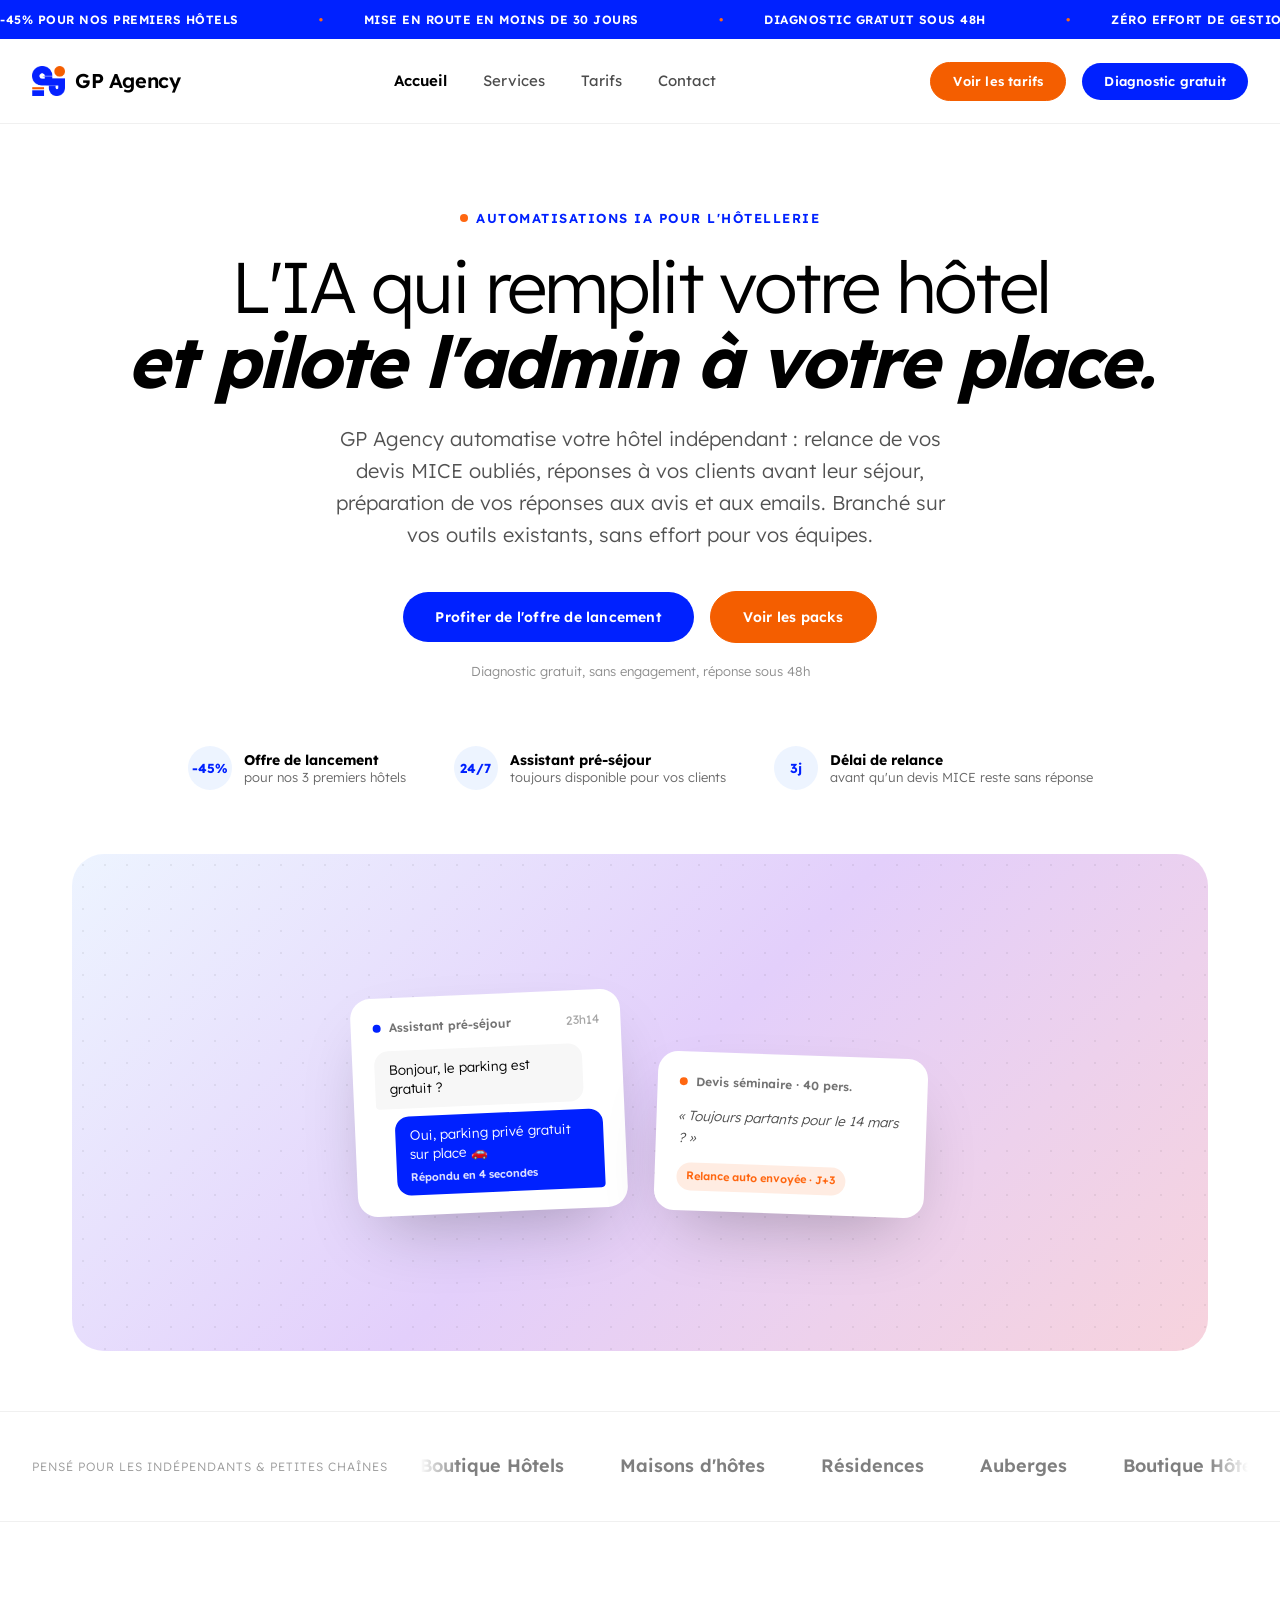
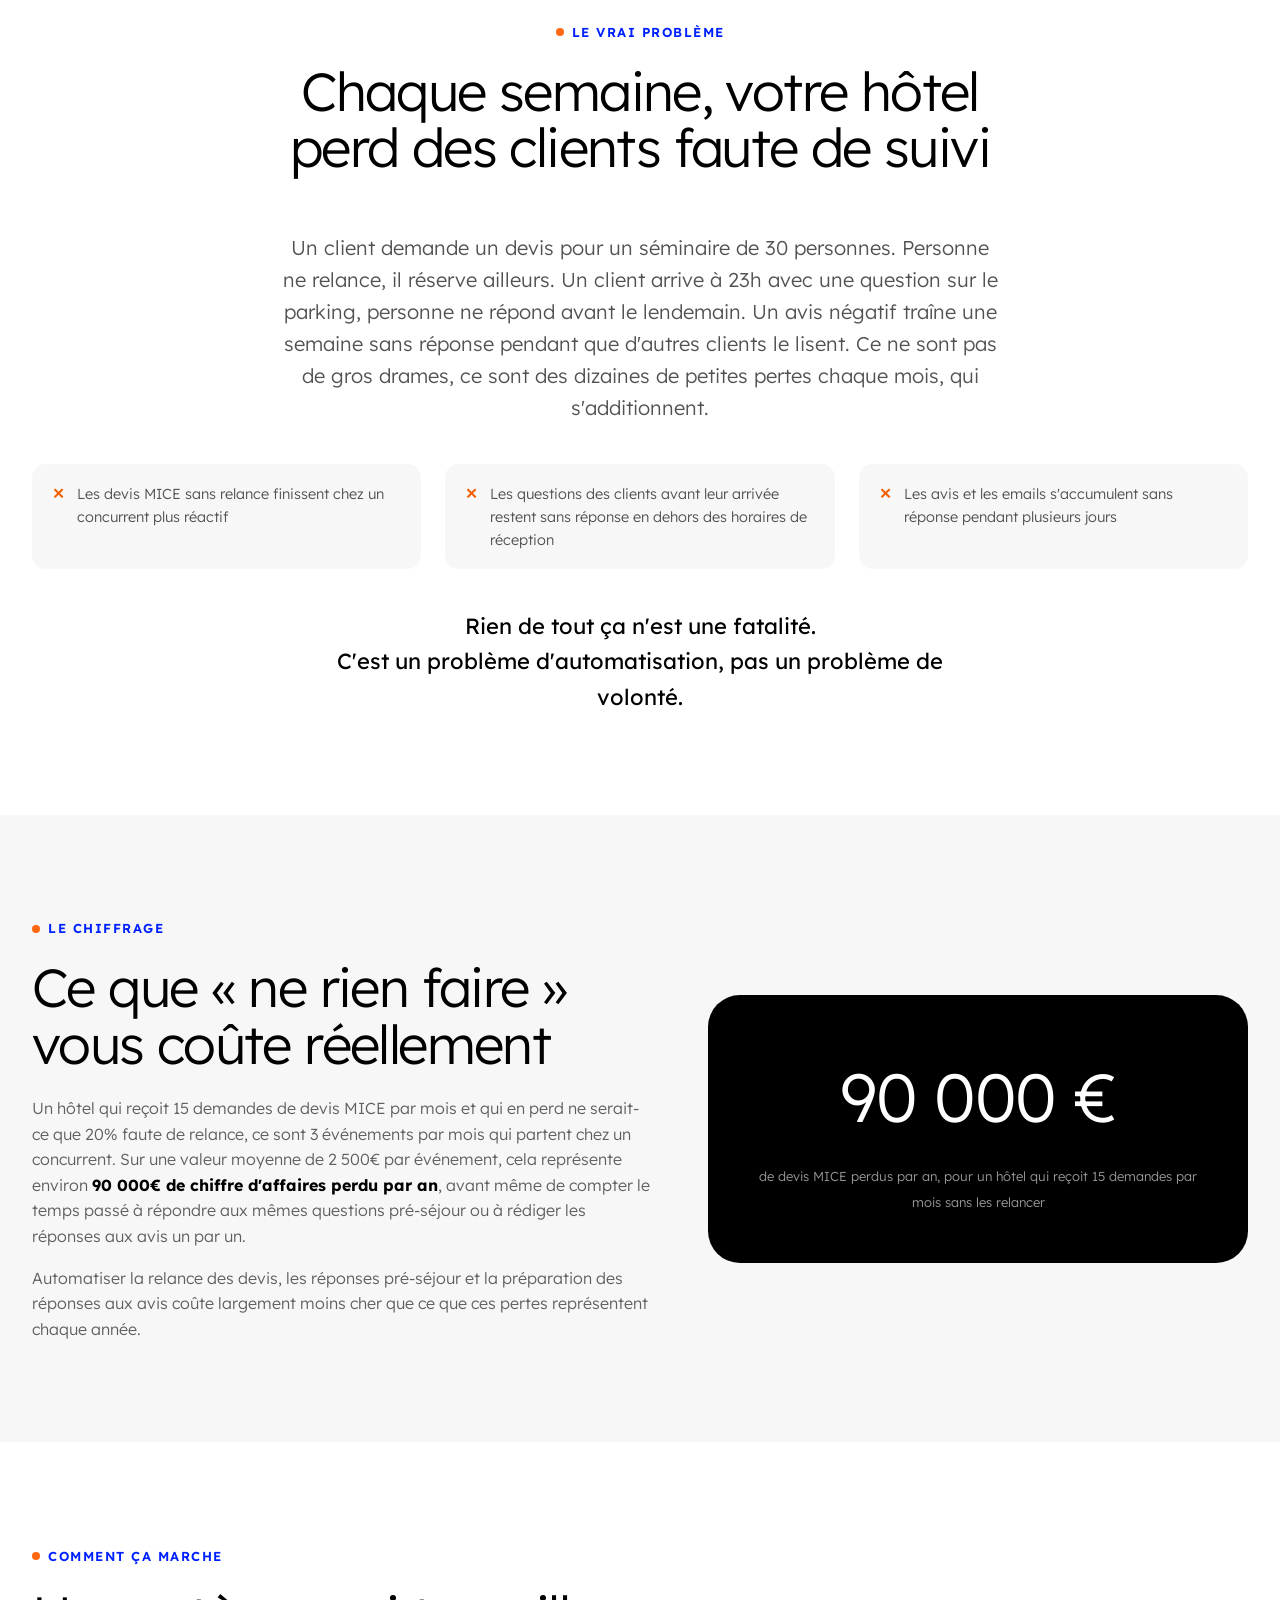
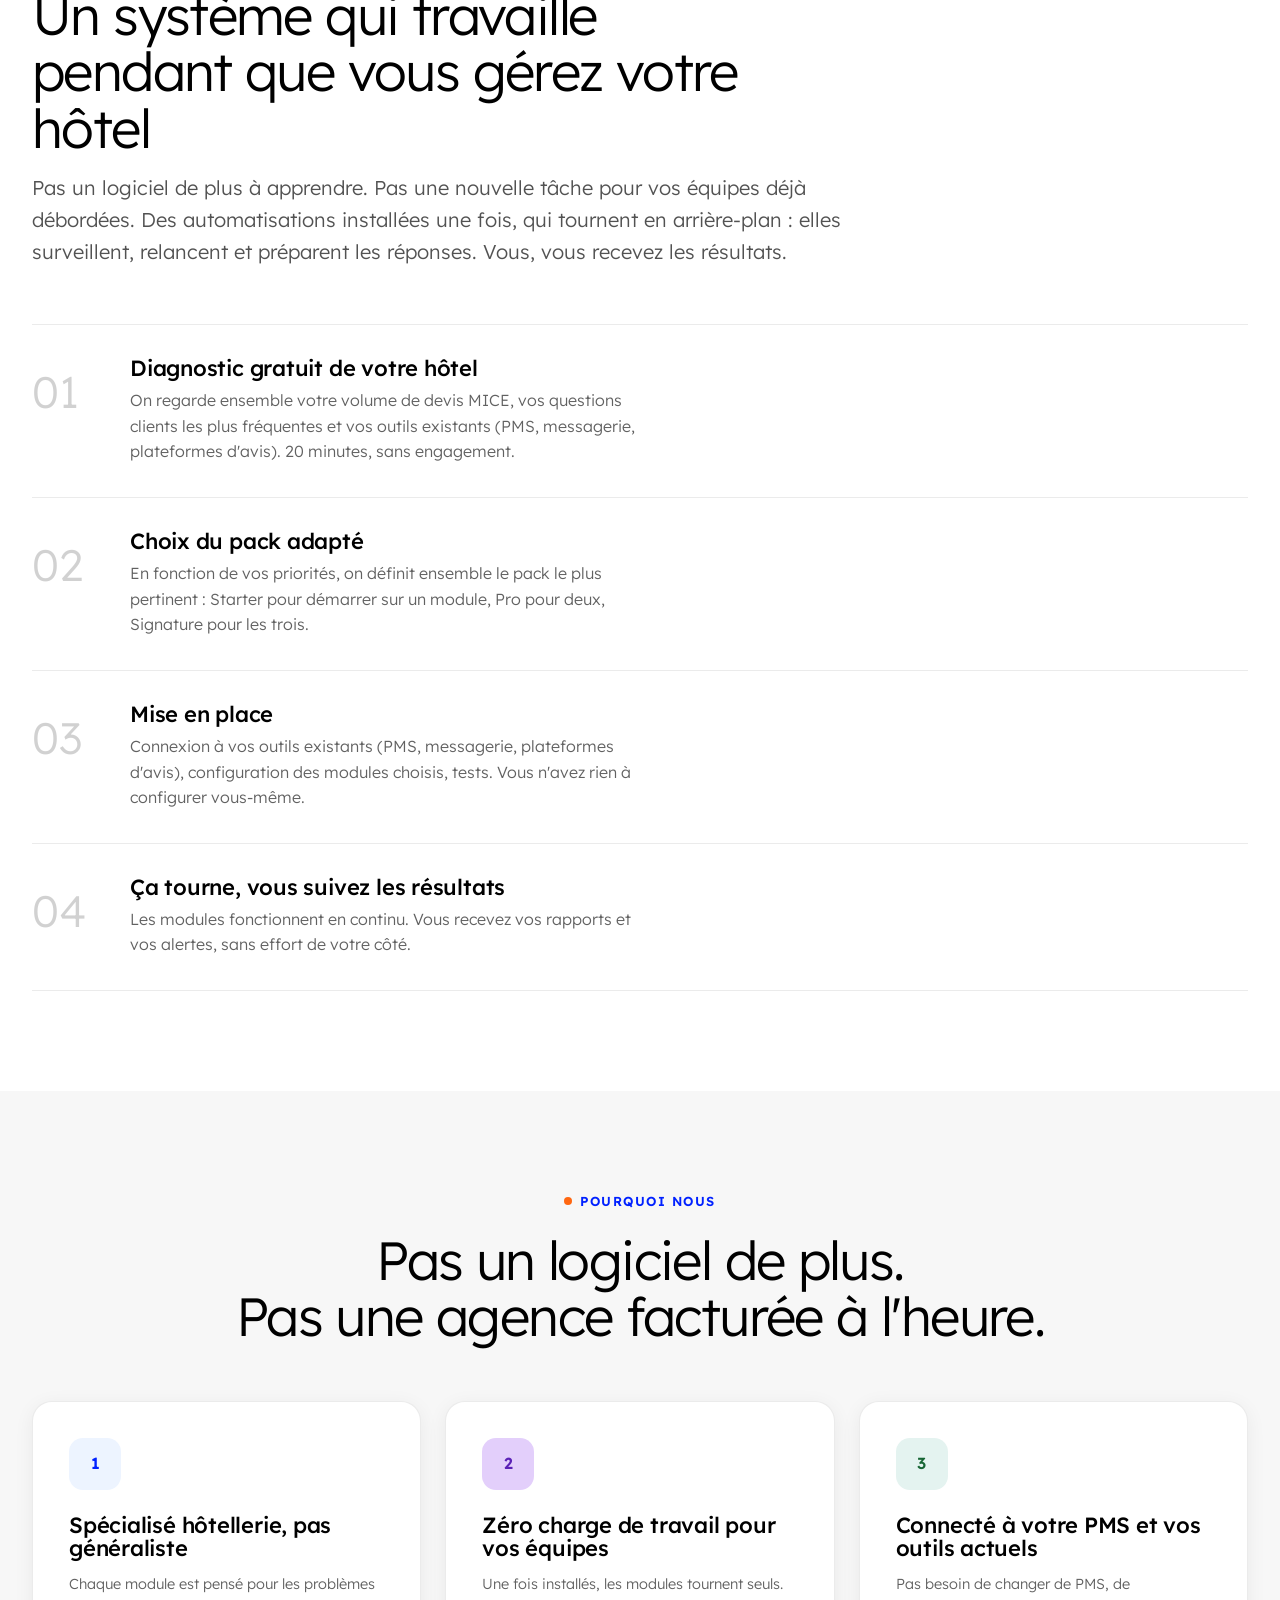
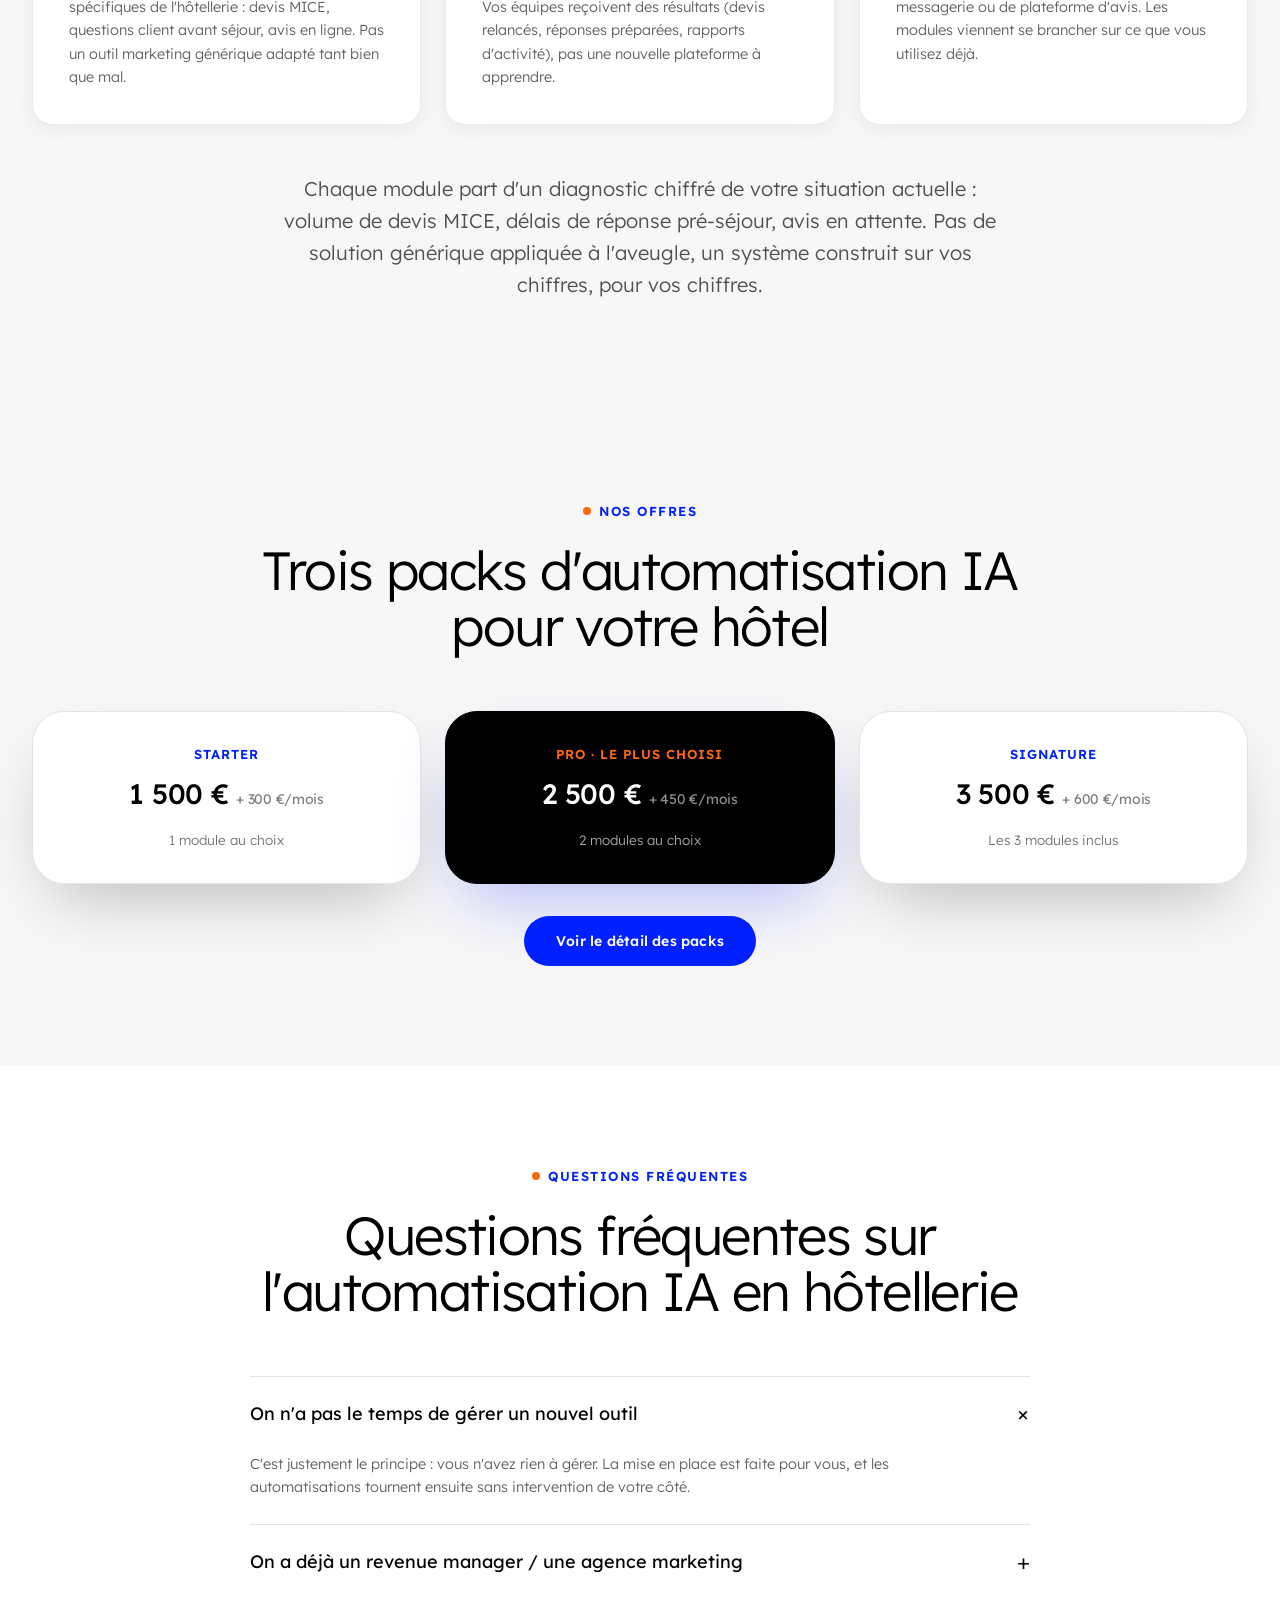
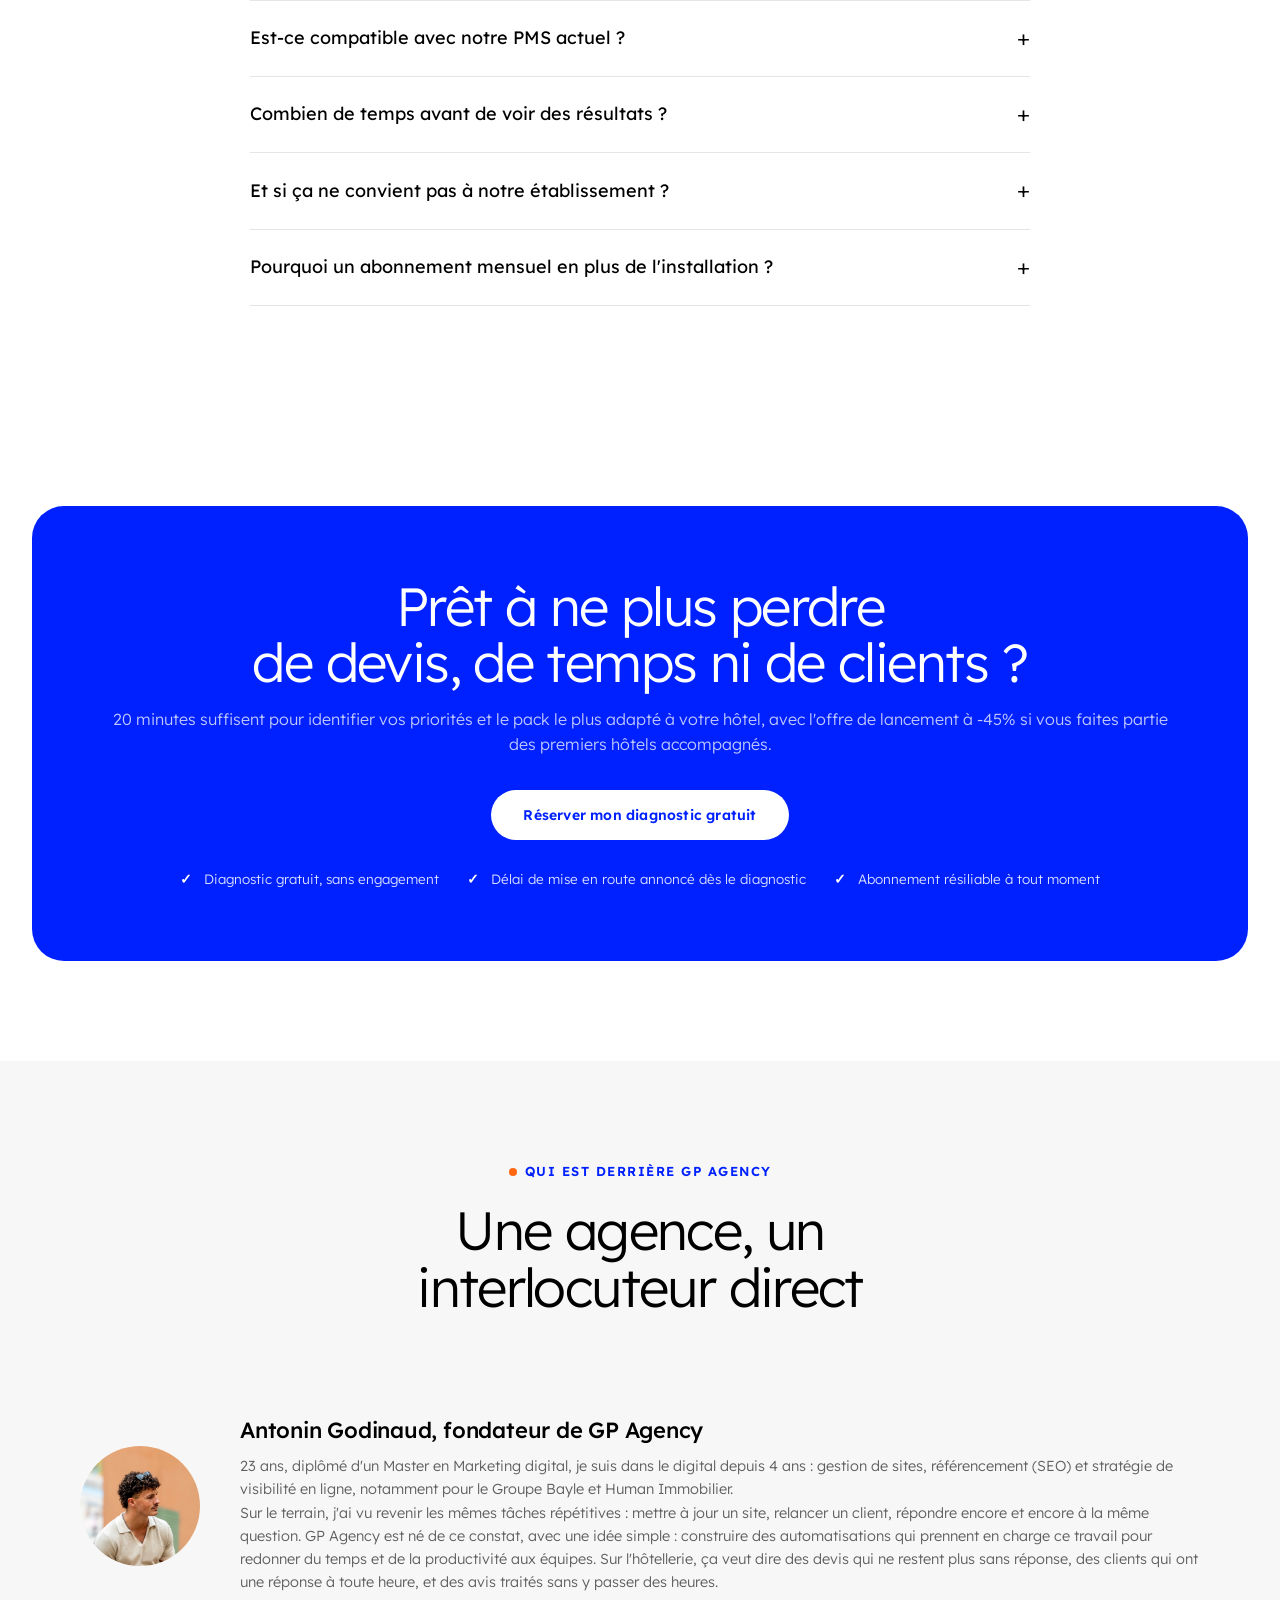
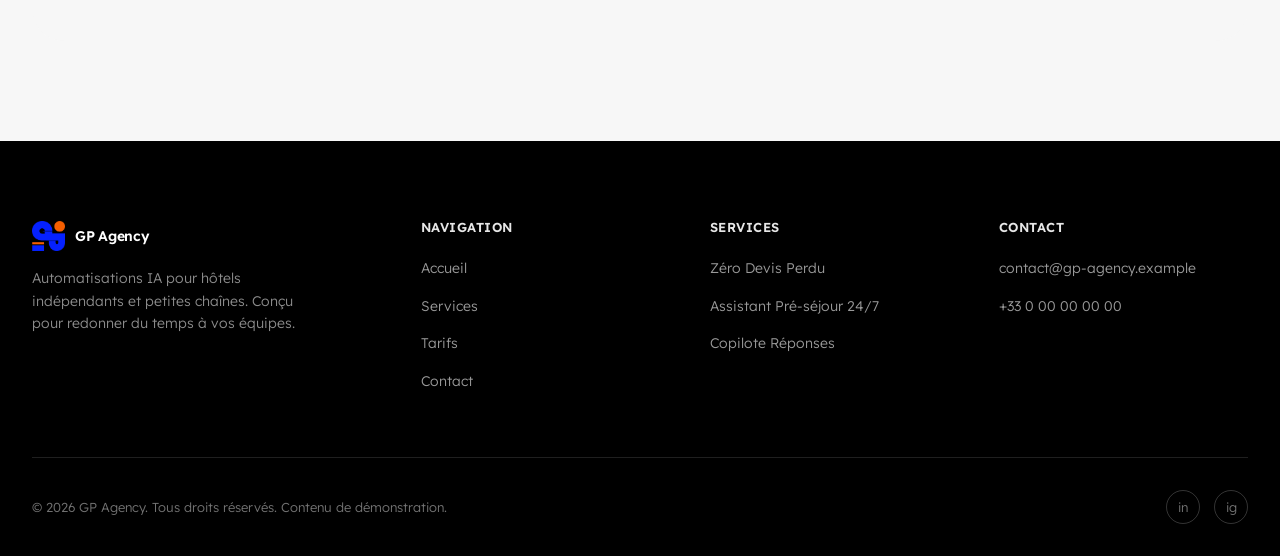
==== index.html @ f95f5437 "Ajoute la photo et le texte du fondateur dans la section À propos Remplace le placeholder par la pré" ====
<!DOCTYPE html>
<html lang="fr">
<head>
<meta charset="UTF-8">
<meta name="viewport" content="width=device-width, initial-scale=1.0">
<title>GP Agency | Automatisations IA pour l'hôtellerie</title>
<meta name="description" content="GP Agency automatise l'hôtellerie : relance des devis MICE oubliés, réponses aux clients avant leur séjour, préparation des réponses aux avis et emails. Offre de lancement -45%.">
<link rel="icon" type="image/png" href="assets/logo.png">
<link rel="stylesheet" href="css/style.css">
</head>
<body>

<div class="marquee">
  <div class="marquee-track">
    <span>-45% pour nos premiers hôtels</span>
    <span>Mise en route en moins de 30 jours</span>
    <span>Diagnostic gratuit sous 48h</span>
    <span>Zéro effort de gestion pour vos équipes</span>
  </div>
</div>

<header class="site">
  <nav class="container nav">
    <a href="index.html" class="logo"><img src="assets/logo.png" alt="GP Agency" class="logo-mark">GP Agency</a>
    <div class="nav-links" id="nav-links">
      <a href="index.html" class="active">Accueil</a>
      <a href="services.html">Services</a>
      <a href="tarifs.html">Tarifs</a>
      <a href="contact.html">Contact</a>
      <div class="nav-links-cta">
        <a href="tarifs.html" class="btn btn-orange">Voir les tarifs</a>
        <a href="contact.html" class="btn btn-primary">Diagnostic gratuit</a>
      </div>
    </div>
    <div class="nav-cta">
      <a href="tarifs.html" class="btn btn-orange btn-sm">Voir les tarifs</a>
      <a href="contact.html" class="btn btn-primary btn-sm">Diagnostic gratuit</a>
    </div>
    <button class="nav-toggle" aria-label="Ouvrir le menu"><span></span><span></span><span></span></button>
  </nav>
</header>

<main>

  <!-- HERO -->
  <section class="hero">
    <div class="container">
      <div class="eyebrow">Automatisations IA pour l'hôtellerie</div>
      <h1 style="font-size:clamp(38px,5.6vw,76px);">L'IA qui remplit votre hôtel<br><em>et pilote l'admin à votre place.</em></h1>
      <p class="lead">GP Agency automatise votre hôtel indépendant : relance de vos devis MICE oubliés, réponses à vos clients avant leur séjour, préparation de vos réponses aux avis et aux emails. Branché sur vos outils existants, sans effort pour vos équipes.</p>
      <div class="hero-actions">
        <a href="offre-lancement.html" class="btn btn-primary">Profiter de l'offre de lancement</a>
        <a href="tarifs.html" class="btn btn-orange">Voir les packs</a>
      </div>
      <p class="hero-reassurance">Diagnostic gratuit, sans engagement, réponse sous 48h</p>

      <div class="hero-stats">
        <div class="stat">
          <div class="badge">-45%</div>
          <div class="label"><strong>Offre de lancement</strong>pour nos 3 premiers hôtels</div>
        </div>
        <div class="stat">
          <div class="badge">24/7</div>
          <div class="label"><strong>Assistant pré-séjour</strong>toujours disponible pour vos clients</div>
        </div>
        <div class="stat">
          <div class="badge">3j</div>
          <div class="label"><strong>Délai de relance</strong>avant qu'un devis MICE reste sans réponse</div>
        </div>
      </div>

      <div class="hero-visual" aria-hidden="true">
        <div class="hero-mock hero-mock-chat">
          <div class="hero-mock-head">
            <span class="hero-mock-dot"></span>
            <span>Assistant pré-séjour</span>
            <span class="hero-mock-time">23h14</span>
          </div>
          <div class="hero-mock-bubble guest">Bonjour, le parking est gratuit ?</div>
          <div class="hero-mock-bubble ai">Oui, parking privé gratuit sur place 🚗<span class="hero-mock-tag">Répondu en 4 secondes</span></div>
        </div>
        <div class="hero-mock hero-mock-mail">
          <div class="hero-mock-head">
            <span class="hero-mock-dot orange"></span>
            <span>Devis séminaire · 40 pers.</span>
          </div>
          <p class="hero-mock-mail-line">« Toujours partants pour le 14 mars ? »</p>
          <span class="hero-mock-tag orange">Relance auto envoyée · J+3</span>
        </div>
      </div>
    </div>
  </section>

  <!-- LOGO STRIP -->
  <section class="logo-strip">
    <div class="container">
      <span class="caption">Pensé pour les indépendants &amp; petites chaînes</span>
      <div class="marks">
        <div class="marks-track">
          <span>Boutique&nbsp;Hôtels</span>
          <span>Maisons&nbsp;d'hôtes</span>
          <span>Résidences</span>
          <span>Auberges</span>
        </div>
      </div>
    </div>
  </section>

  <!-- PROBLÈME -->
  <section class="section">
    <div class="container">
      <div class="section-head center" style="margin-left:auto;margin-right:auto;max-width:720px;">
        <div class="eyebrow" style="justify-content:center;display:flex;">Le vrai problème</div>
        <h2>Chaque semaine, votre hôtel<br>perd des clients faute de suivi</h2>
      </div>
      <p class="lead" style="max-width:720px;margin:0 auto;text-align:center;">Un client demande un devis pour un séminaire de 30 personnes. Personne ne relance, il réserve ailleurs. Un client arrive à 23h avec une question sur le parking, personne ne répond avant le lendemain. Un avis négatif traîne une semaine sans réponse pendant que d'autres clients le lisent. Ce ne sont pas de gros drames, ce sont des dizaines de petites pertes chaque mois, qui s'additionnent.</p>

      <ul class="symptom-list">
        <li>Les devis MICE sans relance finissent chez un concurrent plus réactif</li>
        <li>Les questions des clients avant leur arrivée restent sans réponse en dehors des horaires de réception</li>
        <li>Les avis et les emails s'accumulent sans réponse pendant plusieurs jours</li>
      </ul>

      <p class="transition-line">Rien de tout ça n'est une fatalité.<br>C'est un problème d'automatisation, pas un problème de volonté.</p>
    </div>
  </section>

  <!-- COÛT DE L'INACTION -->
  <section class="section section-light">
    <div class="container">
      <div class="cost-grid">
        <div>
          <div class="eyebrow">Le chiffrage</div>
          <h2>Ce que « ne rien faire »<br>vous coûte réellement</h2>
          <p style="margin-top:24px;">Un hôtel qui reçoit 15 demandes de devis MICE par mois et qui en perd ne serait-ce que 20% faute de relance, ce sont 3 événements par mois qui partent chez un concurrent. Sur une valeur moyenne de 2 500€ par événement, cela représente environ <strong style="color:var(--ink);">90 000€ de chiffre d'affaires perdu par an</strong>, avant même de compter le temps passé à répondre aux mêmes questions pré-séjour ou à rédiger les réponses aux avis un par un.</p>
          <p style="margin-top:16px;">Automatiser la relance des devis, les réponses pré-séjour et la préparation des réponses aux avis coûte largement moins cher que ce que ces pertes représentent chaque année.</p>
        </div>
        <div class="cost-callout">
          <span class="cost-callout-figure">90 000 €</span>
          <span class="cost-callout-label">de devis MICE perdus par an, pour un hôtel qui reçoit 15 demandes par mois sans les relancer</span>
        </div>
      </div>
    </div>
  </section>

  <!-- COMMENT ÇA MARCHE -->
  <section class="section">
    <div class="container">
      <div class="section-head" style="max-width:820px;">
        <div class="eyebrow">Comment ça marche</div>
        <h2>Un système qui travaille<br>pendant que vous gérez votre hôtel</h2>
        <p class="lead" style="margin-top:16px;">Pas un logiciel de plus à apprendre. Pas une nouvelle tâche pour vos équipes déjà débordées. Des automatisations installées une fois, qui tournent en arrière-plan : elles surveillent, relancent et préparent les réponses. Vous, vous recevez les résultats.</p>
      </div>

      <div class="steps">
        <div class="step">
          <div class="num">01</div>
          <div>
            <h3>Diagnostic gratuit de votre hôtel</h3>
            <p>On regarde ensemble votre volume de devis MICE, vos questions clients les plus fréquentes et vos outils existants (PMS, messagerie, plateformes d'avis). 20 minutes, sans engagement.</p>
          </div>
        </div>
        <div class="step">
          <div class="num">02</div>
          <div>
            <h3>Choix du pack adapté</h3>
            <p>En fonction de vos priorités, on définit ensemble le pack le plus pertinent : Starter pour démarrer sur un module, Pro pour deux, Signature pour les trois.</p>
          </div>
        </div>
        <div class="step">
          <div class="num">03</div>
          <div>
            <h3>Mise en place</h3>
            <p>Connexion à vos outils existants (PMS, messagerie, plateformes d'avis), configuration des modules choisis, tests. Vous n'avez rien à configurer vous-même.</p>
          </div>
        </div>
        <div class="step">
          <div class="num">04</div>
          <div>
            <h3>Ça tourne, vous suivez les résultats</h3>
            <p>Les modules fonctionnent en continu. Vous recevez vos rapports et vos alertes, sans effort de votre côté.</p>
          </div>
        </div>
      </div>
    </div>
  </section>

  <!-- POURQUOI NOUS -->
  <section class="section section-light">
    <div class="container">
      <div class="section-head center" style="margin-left:auto;margin-right:auto;max-width:820px;">
        <div class="eyebrow" style="justify-content:center;display:flex;">Pourquoi nous</div>
        <h2>Pas un logiciel de plus.<br>Pas une agence facturée à l'heure.</h2>
      </div>

      <div class="grid grid-3">
        <div class="card c1">
          <div class="icon"><span style="font-family:var(--font-display);font-weight:600;color:var(--blue);">1</span></div>
          <h3>Spécialisé hôtellerie, pas généraliste</h3>
          <p>Chaque module est pensé pour les problèmes spécifiques de l'hôtellerie : devis MICE, questions client avant séjour, avis en ligne. Pas un outil marketing générique adapté tant bien que mal.</p>
        </div>
        <div class="card c2">
          <div class="icon"><span style="font-family:var(--font-display);font-weight:600;color:#5b21b6;">2</span></div>
          <h3>Zéro charge de travail pour vos équipes</h3>
          <p>Une fois installés, les modules tournent seuls. Vos équipes reçoivent des résultats (devis relancés, réponses préparées, rapports d'activité), pas une nouvelle plateforme à apprendre.</p>
        </div>
        <div class="card c3">
          <div class="icon"><span style="font-family:var(--font-display);font-weight:600;color:#166534;">3</span></div>
          <h3>Connecté à votre PMS et vos outils actuels</h3>
          <p>Pas besoin de changer de PMS, de messagerie ou de plateforme d'avis. Les modules viennent se brancher sur ce que vous utilisez déjà.</p>
        </div>
      </div>

      <p class="lead" style="max-width:720px;margin:48px auto 0;text-align:center;">Chaque module part d'un diagnostic chiffré de votre situation actuelle : volume de devis MICE, délais de réponse pré-séjour, avis en attente. Pas de solution générique appliquée à l'aveugle, un système construit sur vos chiffres, pour vos chiffres.</p>
    </div>
  </section>

  <!-- OFFRES (teaser) -->
  <section class="section section-light">
    <div class="container">
      <div class="section-head center" style="margin-left:auto;margin-right:auto;max-width:820px;">
        <div class="eyebrow" style="justify-content:center;display:flex;">Nos offres</div>
        <h2>Trois packs d'automatisation IA<br>pour votre hôtel</h2>
      </div>

      <div class="offer-stack">
        <div class="offer-stack-item">
          <div class="offer-item">
            <span class="offer-name">Starter</span>
            <span class="offer-price">1 500&nbsp;€ <small>+ 300&nbsp;€/mois</small></span>
            <span class="offer-hint">1 module au choix</span>
          </div>
        </div>
        <div class="offer-stack-item">
          <div class="offer-item featured">
            <span class="offer-name">Pro · le plus choisi</span>
            <span class="offer-price">2 500&nbsp;€ <small>+ 450&nbsp;€/mois</small></span>
            <span class="offer-hint">2 modules au choix</span>
          </div>
        </div>
        <div class="offer-stack-item">
          <div class="offer-item">
            <span class="offer-name">Signature</span>
            <span class="offer-price">3 500&nbsp;€ <small>+ 600&nbsp;€/mois</small></span>
            <span class="offer-hint">Les 3 modules inclus</span>
          </div>
        </div>
      </div>

      <div style="text-align:center;margin-top:32px;">
        <a href="tarifs.html" class="btn btn-primary">Voir le détail des packs</a>
      </div>
    </div>
  </section>

  <!-- FAQ -->
  <section class="section">
    <div class="container" style="max-width: 960px;">
      <div class="section-head center" style="margin-left:auto;margin-right:auto;max-width:960px;">
        <div class="eyebrow" style="justify-content:center;display:flex;">Questions fréquentes</div>
        <h2>Questions fréquentes sur<br>l'automatisation IA en hôtellerie</h2>
      </div>

      <div class="faq-list" style="max-width:780px;margin-left:auto;margin-right:auto;">
        <div class="faq-item open">
          <h3 class="faq-q-heading"><button class="faq-q"><span>On n'a pas le temps de gérer un nouvel outil</span><span class="plus">+</span></button></h3>
          <div class="faq-a"><p>C'est justement le principe : vous n'avez rien à gérer. La mise en place est faite pour vous, et les automatisations tournent ensuite sans intervention de votre côté.</p></div>
        </div>
        <div class="faq-item">
          <h3 class="faq-q-heading"><button class="faq-q"><span>On a déjà un revenue manager / une agence marketing</span><span class="plus">+</span></button></h3>
          <div class="faq-a"><p>Ces automatisations ne remplacent pas un revenue manager ni un chargé de clientèle, elles les déchargent des tâches répétitives (relances de devis, réponses aux questions clients, rédaction des réponses aux avis) pour qu'ils se concentrent sur ce qui compte vraiment.</p></div>
        </div>
        <div class="faq-item">
          <h3 class="faq-q-heading"><button class="faq-q"><span>Est-ce compatible avec notre PMS actuel ?</span><span class="plus">+</span></button></h3>
          <div class="faq-a"><p>Les automatisations sont conçues pour se connecter aux outils déjà en place (PMS, messagerie, plateformes d'avis). Le diagnostic gratuit permet de vérifier la compatibilité avant tout engagement.</p></div>
        </div>
        <div class="faq-item">
          <h3 class="faq-q-heading"><button class="faq-q"><span>Combien de temps avant de voir des résultats ?</span><span class="plus">+</span></button></h3>
          <div class="faq-a"><p>La mise en place complète prend généralement moins de 30 jours. Les premiers résultats des relances et des réponses automatisées sont visibles dès la première semaine de fonctionnement.</p></div>
        </div>
        <div class="faq-item">
          <h3 class="faq-q-heading"><button class="faq-q"><span>Et si ça ne convient pas à notre établissement ?</span><span class="plus">+</span></button></h3>
          <div class="faq-a"><p>Le diagnostic initial est gratuit et sans engagement. Il permet de vérifier, avant toute chose, que les automatisations sont pertinentes pour votre volume de réservations et votre organisation.</p></div>
        </div>
        <div class="faq-item">
          <h3 class="faq-q-heading"><button class="faq-q"><span>Pourquoi un abonnement mensuel en plus de l'installation ?</span><span class="plus">+</span></button></h3>
          <div class="faq-a"><p>L'abonnement couvre le suivi, l'optimisation continue des modules actifs et leur maintenance technique, quel que soit le pack choisi, pas seulement la mise en place initiale.</p></div>
        </div>
      </div>
    </div>
  </section>

  <!-- CTA FINAL -->
  <section class="section">
    <div class="container">
      <div class="cta-banner">
        <h2>Prêt à ne plus perdre<br>de devis, de temps ni de clients ?</h2>
        <p>20 minutes suffisent pour identifier vos priorités et le pack le plus adapté à votre hôtel, avec l'offre de lancement à -45% si vous faites partie des premiers hôtels accompagnés.</p>
        <a href="contact.html" class="btn btn-primary">Réserver mon diagnostic gratuit</a>
        <ul class="check-list">
          <li>Diagnostic gratuit, sans engagement</li>
          <li>Délai de mise en route annoncé dès le diagnostic</li>
          <li>Abonnement résiliable à tout moment</li>
        </ul>
      </div>
    </div>
  </section>

  <!-- À PROPOS -->
  <section class="section section-light">
    <div class="container">
      <div class="section-head center" style="margin-left:auto;margin-right:auto;">
        <div class="eyebrow" style="justify-content:center;display:flex;">Qui est derrière GP Agency</div>
        <h2>Une agence, un interlocuteur direct</h2>
      </div>
      <div class="founder">
        <img src="assets/antonin-godinaud.jpg" alt="Antonin Godinaud, fondateur de GP Agency" class="founder-avatar">
        <div>
          <h3>Antonin Godinaud, fondateur de GP Agency</h3>
          <p>23 ans, diplômé d'un Master en Marketing digital, je suis dans le digital depuis 4 ans : gestion de sites, référencement (SEO) et stratégie de visibilité en ligne, notamment pour le Groupe Bayle et Human Immobilier.</p>
          <p>Sur le terrain, j'ai vu revenir les mêmes tâches répétitives : mettre à jour un site, relancer un client, répondre encore et encore à la même question. GP Agency est né de ce constat, avec une idée simple : construire des automatisations qui prennent en charge ce travail pour redonner du temps et de la productivité aux équipes. Sur l'hôtellerie, ça veut dire des devis qui ne restent plus sans réponse, des clients qui ont une réponse à toute heure, et des avis traités sans y passer des heures.</p>
        </div>
      </div>
    </div>
  </section>

</main>

<footer class="site">
  <div class="container">
    <div class="footer-top">
      <div>
        <a href="index.html" class="logo" style="color:#fff;"><img src="assets/logo.png" alt="GP Agency" class="logo-mark">GP Agency</a>
        <p>Automatisations IA pour hôtels indépendants et petites chaînes. Conçu pour redonner du temps à vos équipes.</p>
      </div>
      <div>
        <h4>Navigation</h4>
        <ul>
          <li><a href="index.html">Accueil</a></li>
          <li><a href="services.html">Services</a></li>
          <li><a href="tarifs.html">Tarifs</a></li>
          <li><a href="contact.html">Contact</a></li>
        </ul>
      </div>
      <div>
        <h4>Services</h4>
        <ul>
          <li><a href="services.html">Zéro Devis Perdu</a></li>
          <li><a href="services.html">Assistant Pré-séjour 24/7</a></li>
          <li><a href="services.html">Copilote Réponses</a></li>
        </ul>
      </div>
      <div>
        <h4>Contact</h4>
        <ul>
          <li><a href="mailto:contact@gp-agency.example">contact@gp-agency.example</a></li>
          <li><a href="tel:+33000000000">+33 0 00 00 00 00</a></li>
        </ul>
      </div>
    </div>
    <div class="footer-bottom">
      <span>© 2026 GP Agency. Tous droits réservés. Contenu de démonstration.</span>
      <div class="socials">
        <a href="#" aria-label="LinkedIn">in</a>
        <a href="#" aria-label="Instagram">ig</a>
      </div>
    </div>
  </div>
</footer>

<script src="js/main.js"></script>
</body>
</html>
---- css/style.css ----
/* ==========================================================================
   GP Agency — Automatisations IA pour l'hôtellerie
   Style de référence : thefinch.design (palette + typo extraites en direct)
   ========================================================================== */

@import url('https://fonts.googleapis.com/css2?family=Lexend:wght@300;400;500;600;700&display=swap');
@import url('https://api.fontshare.com/v2/css?f[]=general-sans@300,400,500,600,700&display=swap');

:root {
  /* Palette extraite de thefinch.design */
  --blue: #0021ff;
  --blue-dark: #0018c2;
  --orange: #ff6711;
  --ink: #000000;
  --ink-90: rgba(0, 0, 0, 0.9);
  --paper: #ffffff;
  --light: #f7f7f7;
  --pastel-green: #e4f3f0;
  --pastel-pink: #f7d3dd;
  --pastel-purple: #e3cffb;
  --pastel-blue: #d0d4f2;
  --pastel-sky: #edf4ff;

  --font-display: 'General Sans', 'Lexend', sans-serif;
  --font-body: 'Lexend', sans-serif;

  --radius-pill: 999px;
  --radius-md: 20px;
  --radius-lg: 32px;

  --container: 1400px;
  --nav-h: 84px;

  /* Courbes d'accélération : décélération naturelle, jamais de rebond */
  --ease-out-quart: cubic-bezier(0.25, 1, 0.5, 1);
  --ease-out-quint: cubic-bezier(0.22, 1, 0.36, 1);
  --ease-out-expo: cubic-bezier(0.16, 1, 0.3, 1);
}

* , *::before, *::after { box-sizing: border-box; margin: 0; padding: 0; }

html { scroll-behavior: smooth; }

body {
  font-family: var(--font-body);
  font-weight: 300;
  font-size: 16px;
  line-height: 1.6;
  color: var(--ink);
  background: var(--paper);
  -webkit-font-smoothing: antialiased;
}

img, svg { display: block; max-width: 100%; }
a { color: inherit; text-decoration: none; }
ul { list-style: none; }
button { font: inherit; cursor: pointer; border: none; background: none; color: inherit; }

.container {
  width: 100%;
  max-width: var(--container);
  margin: 0 auto;
  padding: 0 32px;
}

.eyebrow {
  display: inline-flex;
  align-items: center;
  gap: 8px;
  font-size: 13px;
  font-weight: 600;
  letter-spacing: 1.5px;
  text-transform: uppercase;
  color: var(--blue);
  margin-bottom: 20px;
}
.eyebrow::before { content: ''; width: 8px; height: 8px; border-radius: 50%; background: var(--orange); }

h1, h2, h3, h4 {
  font-family: var(--font-display);
  font-weight: 300;
  letter-spacing: -0.03em;
  line-height: 1.05;
}

h1 { font-size: clamp(42px, 6vw, 88px); letter-spacing: -0.04em; }
h2 { font-size: clamp(32px, 4.2vw, 56px); }
h3 { font-size: 22px; font-weight: 500; letter-spacing: -0.01em; }

.nowrap-line { display: inline-block; white-space: nowrap; }

em {
  font-style: italic;
  font-weight: 700;
}

p { color: rgba(0,0,0,0.62); }
p.lead { font-size: clamp(17px, 1.6vw, 20px); color: rgba(0,0,0,0.68); }

.section { padding: 100px 0; }
.section-tight { padding: 60px 0; }
.section-dark { background: var(--ink); color: var(--paper); }
.section-dark p { color: rgba(255,255,255,0.65); }
.section-dark .eyebrow { color: var(--orange); }
.section-light { background: var(--light); }

.section-head { max-width: 640px; margin-bottom: 56px; }
.section-head.center { margin-left: auto; margin-right: auto; text-align: center; }

/* ---- Buttons ---- */
.btn {
  position: relative;
  overflow: hidden;
  display: inline-flex;
  align-items: center;
  justify-content: center;
  gap: 8px;
  padding: 16px 32px;
  border-radius: var(--radius-pill);
  font-size: 14px;
  font-weight: 600;
  letter-spacing: 0.2px;
  white-space: nowrap;
  transition: background .25s ease, color .25s ease, transform .15s var(--ease-out-quart);
}
.btn:active { transform: scale(0.96); transition-duration: .12s; }

/* Effet rouleau : au survol, chaque lettre bascule vers le haut pendant qu'une copie
   identique entre par le bas, avec un léger décalage lettre à lettre (comme si
   le mot pivotait sur lui-même). */
.btn-label {
  display: inline-flex;
  align-items: center;
}
.btn-char {
  display: inline-block;
  position: relative;
  overflow: hidden;
  height: 1.3em;
  line-height: 1.3em;
}
.char-top,
.char-bot {
  display: block;
  white-space: pre;
  transition: transform .45s var(--ease-out-quart);
}
.char-bot {
  position: absolute;
  top: 0;
  left: 0;
  transform: translateY(100%);
}
.btn:hover .char-top { transform: translateY(-100%); }
.btn:hover .char-bot { transform: translateY(0); }

.btn-primary { background: var(--blue); color: #fff; }
.btn-primary:hover { background: var(--blue-dark); }

.btn-orange { background: #F45E00; color: #fff; border: 1.5px solid #F45E00; }
.btn-orange:hover { background: #d35000; border-color: #d35000; }

.btn-dark { background: var(--ink); color: #fff; }
.btn-dark:hover { background: #222; }

.btn-outline { background: transparent; border: 1.5px solid rgba(0,0,0,0.2); color: var(--ink); }
.btn-outline:hover { border-color: var(--ink); }

.btn-outline-light { background: transparent; border: 1.5px solid rgba(255,255,255,0.35); color: #fff; }
.btn-outline-light:hover { border-color: #fff; }

.btn-sm { padding: 10px 22px; font-size: 13px; }

/* ---- Marquee ticker ---- */
.marquee {
  background: var(--blue);
  color: #fff;
  overflow: hidden;
  white-space: nowrap;
  font-size: 12px;
  font-weight: 600;
  letter-spacing: 0.5px;
  text-transform: uppercase;
}
.marquee-track {
  display: inline-flex;
  align-items: center;
  gap: 40px;
  padding: 10px 0;
  animation: scroll-left 26s linear infinite;
}
.marquee-track span { display: inline-flex; align-items: center; gap: 40px; }
.marquee-track span::after { content: '●'; color: var(--orange); font-size: 8px; margin-left: 40px; }
@keyframes scroll-left {
  from { transform: translateX(0); }
  to { transform: translateX(-50%); }
}

/* ---- Header / nav ---- */
header.site {
  position: sticky;
  top: 0;
  z-index: 100;
  background: rgba(255,255,255,0.85);
  backdrop-filter: blur(10px);
  border-bottom: 1px solid rgba(0,0,0,0.06);
}
.nav {
  height: var(--nav-h);
  display: flex;
  align-items: center;
  justify-content: space-between;
}
.logo {
  display: flex;
  align-items: center;
  gap: 10px;
  font-family: var(--font-display);
  font-size: 20px;
  font-weight: 600;
  letter-spacing: -0.02em;
}
.logo .dot { width: 12px; height: 12px; border-radius: 4px; background: var(--blue); }
.logo .dot.o { background: var(--orange); border-radius: 50%; }
.logo-mark {
  height: 30px;
  width: auto;
  display: block;
  transition: transform .5s var(--ease-out-expo);
}
.logo:hover .logo-mark,
.logo:focus-visible .logo-mark { transform: rotate(180deg); }

.nav-links {
  display: flex;
  align-items: center;
  gap: 36px;
  font-size: 15px;
  font-weight: 400;
}
.nav-links a { color: rgba(0,0,0,0.7); transition: color .2s ease; }
.nav-links a:hover, .nav-links a.active { color: var(--ink); font-weight: 600; }

.nav-cta { display: flex; align-items: center; gap: 16px; }

.nav-links-cta { display: none; }

.nav-toggle {
  display: none;
  flex-direction: column;
  justify-content: center;
  gap: 5px;
  width: 44px;
  height: 44px;
  margin-right: -10px;
  position: relative;
  z-index: 210;
}
.nav-toggle span {
  width: 24px;
  height: 2px;
  background: var(--ink);
  margin: 0 auto;
  transition: transform .35s var(--ease-out-quart), opacity .35s var(--ease-out-quart);
}
.nav-toggle.open span:nth-child(1) { transform: translateY(7px) rotate(45deg); }
.nav-toggle.open span:nth-child(2) { opacity: 0; }
.nav-toggle.open span:nth-child(3) { transform: translateY(-7px) rotate(-45deg); }

/* ---- Hero ---- */
.hero { padding: 80px 0 60px; text-align: center; }
.hero .container { max-width: 1200px; }
.hero h1 { margin-bottom: 24px; }
.hero p.lead { max-width: 620px; margin: 0 auto 40px; }
.hero-actions { display: flex; align-items: center; justify-content: center; gap: 16px; flex-wrap: wrap; }
.hero-reassurance { font-size: 13px; color: rgba(0,0,0,0.45); margin: 18px 0 64px; }

.hero-stats {
  display: flex;
  justify-content: center;
  align-items: center;
  gap: 48px;
  flex-wrap: wrap;
}
.stat { display: flex; align-items: center; gap: 12px; text-align: left; }
.stat .badge {
  width: 44px; height: 44px; border-radius: 50%;
  background: var(--pastel-sky);
  display: flex; align-items: center; justify-content: center;
  font-size: 13px; font-weight: 700; color: var(--blue);
  flex-shrink: 0;
}
.stat .label { font-size: 13px; line-height: 1.3; color: rgba(0,0,0,0.6); }
.stat .label strong { display: block; color: var(--ink); font-size: 14px; }

.hero-visual {
  margin-top: 64px;
  border-radius: var(--radius-lg);
  background: linear-gradient(135deg, var(--pastel-sky) 0%, var(--pastel-purple) 50%, var(--pastel-pink) 100%);
  aspect-ratio: 16/7;
  position: relative;
  overflow: hidden;
  display: flex;
  align-items: center;
  justify-content: center;
  gap: 32px;
}
.hero-visual::before {
  content: '';
  position: absolute; inset: 0;
  background-image: radial-gradient(circle, rgba(0,0,0,0.06) 1px, transparent 1px);
  background-size: 22px 22px;
}

/* Mockups flottants illustrant l'automatisation (chat pré-séjour + relance devis) */
.hero-mock {
  position: relative;
  z-index: 1;
  width: 270px;
  background: var(--paper);
  border-radius: var(--radius-md);
  box-shadow: 0 30px 70px -24px rgba(0,0,0,0.28);
  padding: 20px 22px;
  text-align: left;
}
.hero-mock-chat { transform: rotate(-2.5deg); }
.hero-mock-mail { transform: rotate(2deg); margin-top: 64px; }

.hero-mock-head {
  display: flex;
  align-items: center;
  gap: 8px;
  font-size: 12px;
  font-weight: 600;
  color: rgba(0,0,0,0.55);
  margin-bottom: 14px;
}
.hero-mock-dot { width: 8px; height: 8px; border-radius: 50%; background: var(--blue); flex-shrink: 0; }
.hero-mock-dot.orange { background: var(--orange); }
.hero-mock-time { margin-left: auto; font-weight: 400; color: rgba(0,0,0,0.35); }

.hero-mock-bubble {
  font-size: 13.5px;
  line-height: 1.4;
  padding: 10px 14px;
  border-radius: 14px;
  margin-bottom: 8px;
  max-width: 92%;
}
.hero-mock-bubble.guest { background: var(--light); color: var(--ink); border-bottom-left-radius: 4px; }
.hero-mock-bubble.ai { background: var(--blue); color: #fff; margin: 0 0 0 auto; border-bottom-right-radius: 4px; }
.hero-mock-bubble.ai .hero-mock-tag { display: block; margin-top: 6px; color: rgba(255,255,255,0.85); }

.hero-mock-mail-line { font-size: 13.5px; color: rgba(0,0,0,0.7); font-style: italic; margin: 0 0 14px; }
.hero-mock-tag { font-size: 11px; font-weight: 600; }
.hero-mock-mail .hero-mock-tag.orange {
  display: inline-block;
  background: rgba(255,103,17,0.12);
  color: var(--orange);
  padding: 5px 10px;
  border-radius: var(--radius-pill);
}

/* ---- Logo strip ---- */
.logo-strip { padding: 40px 0; border-top: 1px solid rgba(0,0,0,0.06); border-bottom: 1px solid rgba(0,0,0,0.06); overflow: hidden; }
.logo-strip .container { display: flex; align-items: center; gap: 32px; }
.logo-strip .caption { font-size: 12px; text-transform: uppercase; letter-spacing: 1px; color: rgba(0,0,0,0.4); white-space: nowrap; flex-shrink: 0; }

/* Bandeau défilant des types d'établissements, même logique que la marquee
   du bandeau bleu en haut de page : une piste dupliquée en JS qui boucle en
   continu, avec un fondu aux bords pour masquer la coupe. */
.logo-strip .marks {
  flex: 1;
  min-width: 0;
  overflow: hidden;
  -webkit-mask-image: linear-gradient(90deg, transparent 0, #000 40px, #000 calc(100% - 40px), transparent 100%);
  mask-image: linear-gradient(90deg, transparent 0, #000 40px, #000 calc(100% - 40px), transparent 100%);
}
.marks-track {
  display: inline-flex;
  align-items: center;
  gap: 56px;
  white-space: nowrap;
  opacity: 0.5;
  font-family: var(--font-display);
  font-weight: 600;
  font-size: 18px;
  animation: scroll-left 22s linear infinite;
}
.marks-track span { flex-shrink: 0; }

/* ---- Cards / grids ---- */
.grid { display: grid; gap: 24px; }
.grid-3 { grid-template-columns: repeat(3, 1fr); }
.grid-4 { grid-template-columns: repeat(4, 1fr); }
.grid-2 { grid-template-columns: repeat(2, 1fr); }

.card {
  background: var(--paper);
  border: 1px solid rgba(0,0,0,0.08);
  border-radius: var(--radius-md);
  padding: 36px;
  box-shadow: 0 4px 20px rgba(0,0,0,0.06);
  transition: transform .4s var(--ease-out-quint), box-shadow .4s var(--ease-out-quint), border-color .4s var(--ease-out-quint);
}
.card:hover { transform: translateY(-6px); box-shadow: 0 26px 48px rgba(0,0,0,0.14); border-color: rgba(0,0,0,0.14); }
.card .icon {
  width: 52px; height: 52px; border-radius: 14px;
  display: flex; align-items: center; justify-content: center;
  margin-bottom: 24px;
  background: var(--paper);
  transition: transform .4s var(--ease-out-quint);
}
.card:hover .icon { transform: scale(1.1) rotate(-6deg); }
.card .icon svg { width: 24px; height: 24px; stroke: var(--blue); }
.card h3 { margin-bottom: 12px; }
.card p { font-size: 14.5px; }
.tag {
  display: inline-block;
  font-size: 12px; font-weight: 600; letter-spacing: 0.3px;
  padding: 6px 14px; border-radius: var(--radius-pill);
}
.card .tag { margin-top: 20px; transition: transform .3s var(--ease-out-quint); }
.card:hover .tag { transform: translateX(3px); }
.card.c1 .icon { background: var(--pastel-sky); }
.card.c2 .icon { background: var(--pastel-purple); }
.card.c3 .icon { background: var(--pastel-green); }
.card.c4 .icon { background: var(--pastel-pink); }

/* ---- Process steps ---- */
.steps { counter-reset: step; }
.step {
  display: flex; gap: 28px;
  padding: 32px 0;
  border-top: 1px solid rgba(0,0,0,0.08);
}
.step:last-child { border-bottom: 1px solid rgba(0,0,0,0.08); }
.step .num {
  font-family: var(--font-display);
  font-size: 44px; font-weight: 300; color: rgba(0,0,0,0.18);
  min-width: 70px;
}
.step h3 { margin-bottom: 8px; }
.step p { max-width: 520px; }

/* ---- Détail des modules (services.html) ---- */
.module-detail {
  display: grid;
  grid-template-columns: 320px 1fr;
  gap: 40px;
  padding: 48px 0;
  border-top: 1px solid rgba(0,0,0,0.1);
}
.module-detail:last-child { border-bottom: 1px solid rgba(0,0,0,0.1); }
.module-detail-head { display: flex; gap: 16px; align-items: flex-start; }
.module-detail-num {
  font-family: var(--font-display);
  font-size: 14px;
  font-weight: 600;
  color: rgba(0,0,0,0.3);
  padding-top: 4px;
  flex-shrink: 0;
}
.module-detail-head h3 { margin-bottom: 12px; }
.module-detail-body p { max-width: 620px; margin-bottom: 20px; }
.module-detail-body .check-list { margin: 0; gap: 12px; }
.module-detail-body .check-list li { font-size: 14px; }
.module-detail-1 .module-detail-num { color: var(--blue); }
.module-detail-2 .module-detail-num { color: #5b21b6; }
.module-detail-3 .module-detail-num { color: #166534; }
.module-detail-1 .check-list li::before { color: var(--blue); }
.module-detail-2 .check-list li::before { color: #5b21b6; }
.module-detail-3 .check-list li::before { color: #166534; }

/* ---- Testimonials ---- */
.testimonial {
  background: var(--ink);
  color: #fff;
  border-radius: var(--radius-lg);
  padding: 56px;
}
.testimonial p.quote {
  font-family: var(--font-display);
  font-size: clamp(20px, 2.2vw, 28px);
  font-weight: 300;
  letter-spacing: -0.01em;
  line-height: 1.35;
  color: #fff;
  margin-bottom: 32px;
}
.testimonial .author { display: flex; align-items: center; gap: 14px; }
.testimonial .avatar { width: 44px; height: 44px; border-radius: 50%; background: var(--blue); }
.testimonial .who strong { display: block; font-size: 14px; }
.testimonial .who span { font-size: 13px; color: rgba(255,255,255,0.55); }

/* ---- Pricing ---- */
.pricing-card {
  border: 1.5px solid rgba(0,0,0,0.1);
  border-radius: var(--radius-lg);
  padding: 40px;
  display: flex;
  flex-direction: column;
  height: 100%;
  transition: transform .45s var(--ease-out-quint), box-shadow .45s var(--ease-out-quint), border-color .45s var(--ease-out-quint);
}
.pricing-card:hover {
  transform: translateY(-10px);
  border-color: var(--blue);
  box-shadow: 0 30px 56px -16px rgba(0,33,255,0.22);
}
.pricing-card.featured {
  background: var(--ink);
  color: #fff;
  border-color: var(--ink);
}
.pricing-card.featured:hover {
  border-color: var(--orange);
  box-shadow: 0 30px 60px -14px rgba(255,103,17,0.4);
}
.pricing-card.featured p { color: rgba(255,255,255,0.6); }
.pricing-card .plan-name { font-size: 13px; font-weight: 600; text-transform: uppercase; letter-spacing: 1px; color: var(--blue); margin-bottom: 12px; }
.pricing-card.featured .plan-name { color: var(--orange); }
.pricing-card .price {
  font-family: var(--font-display);
  font-size: 44px;
  font-weight: 300;
  letter-spacing: -0.02em;
  margin-bottom: 4px;
  transform-origin: left center;
  transition: transform .45s var(--ease-out-quint);
}
.pricing-card:hover .price { transform: scale(1.05); }
.pricing-card .price span { font-size: 15px; font-weight: 400; color: rgba(0,0,0,0.5); }
.pricing-card.featured .price span { color: rgba(255,255,255,0.5); }
.pricing-card .desc { margin-bottom: 28px; font-size: 14px; }
.pricing-card ul { display: flex; flex-direction: column; gap: 14px; margin-bottom: 32px; flex-grow: 1; }
.pricing-card li { display: flex; align-items: flex-start; gap: 10px; font-size: 14px; }
.pricing-card li::before { content: '✓'; color: var(--blue); font-weight: 700; }
.pricing-card.featured li::before { color: var(--orange); }

/* ---- Pack stack (scroll empilé, page tarifs) ---- */
.pack-stack {
  display: flex;
  flex-direction: column;
  gap: 40px;
  max-width: 600px;
  margin: 0 auto;
}
.pack-stack-item {
  position: sticky;
  top: calc(var(--nav-h) + 24px);
}
.pack-stack-item .pricing-card {
  height: auto;
  box-shadow: 0 30px 70px -24px rgba(0,0,0,0.28);
}
.pack-stack-item .pricing-card:not(.featured) { background: var(--paper); }
.pack-stack-item .pricing-card.featured { box-shadow: 0 30px 70px -20px rgba(0,33,255,0.3); }
.pack-stack-item:nth-child(1) { z-index: 1; }
.pack-stack-item:nth-child(2) { z-index: 2; }
.pack-stack-item:nth-child(3) { z-index: 3; }

/* Le scroll empilé n'a de sens que sur les écrans où l'on scrolle
   "en hauteur" section par section (mobile/tablette). Sur desktop, la
   page est assez large pour tout montrer d'un coup : on revient aux
   3 cartes classiques côte à côte. */
@media (min-width: 981px) {
  .pack-stack {
    display: grid;
    grid-template-columns: repeat(3, 1fr);
    gap: 24px;
    max-width: none;
  }
  .pack-stack-item {
    position: static;
    top: auto;
    z-index: auto;
  }
  .pack-stack-item .pricing-card {
    height: 100%;
    box-shadow: none;
  }
  .pack-stack-item .pricing-card:not(.featured) { background: none; }
}

/* ---- Offer stack (teaser scroll empilé, page d'accueil) ---- */
.offer-stack {
  display: flex;
  flex-direction: column;
  gap: 32px;
  max-width: 480px;
  margin: 0 auto;
}
.offer-stack-item {
  position: sticky;
  top: calc(var(--nav-h) + 24px);
}
.offer-stack-item:nth-child(1) { z-index: 1; }
.offer-stack-item:nth-child(2) { z-index: 2; }
.offer-stack-item:nth-child(3) { z-index: 3; }
.offer-item {
  background: var(--paper);
  border: 1.5px solid rgba(0,0,0,0.1);
  border-radius: var(--radius-lg);
  padding: 32px 36px;
  display: flex;
  flex-direction: column;
  align-items: center;
  gap: 8px;
  text-align: center;
  box-shadow: 0 30px 70px -24px rgba(0,0,0,0.28);
}
.offer-item.featured { background: var(--ink); color: #fff; border-color: var(--ink); box-shadow: 0 30px 70px -20px rgba(0,33,255,0.3); }
.offer-name { font-size: 13px; font-weight: 600; text-transform: uppercase; letter-spacing: 1px; color: var(--blue); }
.offer-item.featured .offer-name { color: var(--orange); }
.offer-price { font-family: var(--font-display); font-size: 28px; font-weight: 500; letter-spacing: -0.01em; }
.offer-price small { font-size: 14px; font-weight: 400; color: rgba(0,0,0,0.5); }
.offer-item.featured .offer-price small { color: rgba(255,255,255,0.55); }
.offer-hint { font-size: 13.5px; color: rgba(0,0,0,0.55); margin-top: 4px; }
.offer-item.featured .offer-hint { color: rgba(255,255,255,0.65); }

/* Même logique que le pack-stack de tarifs.html : le scroll empilé reste
   sur mobile/tablette, desktop revient aux 3 cartes côte à côte. */
@media (min-width: 981px) {
  .offer-stack {
    display: grid;
    grid-template-columns: repeat(3, 1fr);
    gap: 24px;
    max-width: none;
  }
  .offer-stack-item {
    position: static;
    top: auto;
    z-index: auto;
  }
  .offer-item { height: 100%; }
}

/* ---- FAQ ---- */
.faq-item { border-top: 1px solid rgba(0,0,0,0.1); }
.faq-item:last-child { border-bottom: 1px solid rgba(0,0,0,0.1); }
.faq-q {
  width: 100%;
  display: flex; align-items: center; justify-content: space-between;
  padding: 26px 0;
  font-family: var(--font-display);
  font-size: 18px; font-weight: 400; text-align: left;
}
.faq-q .plus { font-size: 22px; font-weight: 300; transition: transform .25s ease; }
.faq-item.open .faq-q .plus { transform: rotate(45deg); }
.faq-a { max-height: 0; overflow: hidden; transition: max-height .3s ease; }
.faq-item.open .faq-a { max-height: 240px; }
.faq-a p { padding-bottom: 26px; max-width: 640px; font-size: 14.5px; }

/* ---- CTA banner ---- */
.cta-banner {
  background: var(--blue);
  border-radius: var(--radius-lg);
  padding: 72px;
  text-align: center;
  color: #fff;
}
.cta-banner h2 { color: #fff; margin-bottom: 16px; }
.cta-banner p { color: rgba(255,255,255,0.75); margin-bottom: 32px; }
.cta-banner .btn-primary { background: #fff; color: var(--blue); }
.cta-banner .btn-primary:hover { background: var(--light); }
.cta-banner .check-list {
  flex-direction: row;
  flex-wrap: wrap;
  justify-content: center;
  gap: 10px 28px;
  margin: 28px 0 0;
}
.cta-banner .check-list li { color: rgba(255,255,255,0.85); font-size: 13.5px; }
.cta-banner .check-list li::before { color: #fff; }

/* ---- Symptom list (section Problème) ---- */
.symptom-list {
  display: grid;
  grid-template-columns: repeat(3, 1fr);
  gap: 16px 24px;
  margin: 40px 0;
}
.symptom-list li {
  display: flex;
  align-items: flex-start;
  gap: 12px;
  background: var(--light);
  border-radius: 14px;
  padding: 18px 20px;
  font-size: 14.5px;
  color: rgba(0,0,0,0.68);
}
.symptom-list li::before {
  content: '✕';
  color: #F45E00;
  font-weight: 700;
  flex-shrink: 0;
}
.check-list { display: flex; flex-direction: column; gap: 16px; margin: 32px 0; }
.check-list li { display: flex; align-items: flex-start; gap: 12px; font-size: 15px; color: rgba(0,0,0,0.7); }
.check-list li::before { content: '✓'; color: var(--blue); font-weight: 700; flex-shrink: 0; }
.transition-line {
  text-align: center;
  font-family: var(--font-display);
  font-size: clamp(18px, 1.8vw, 22px);
  font-weight: 400;
  color: var(--ink);
  max-width: 620px;
  margin: 0 auto;
}

/* ---- Cost of inaction callout ---- */
.cost-grid { display: grid; grid-template-columns: 1.15fr 1fr; gap: 56px; align-items: center; }
.cost-callout {
  background: var(--ink);
  color: #fff;
  border-radius: var(--radius-lg);
  padding: 48px;
  text-align: center;
}
.cost-callout-figure {
  display: block;
  font-family: var(--font-display);
  font-size: clamp(44px, 5.5vw, 68px);
  font-weight: 300;
  letter-spacing: -0.02em;
  color: #fff;
  margin-bottom: 12px;
}
.cost-callout-label { font-size: 13px; color: rgba(255,255,255,0.6); line-height: 1.5; }

/* ---- Comparison table (packs) ---- */
.compare-table { width: 100%; border-collapse: collapse; }
.compare-table th, .compare-table td {
  text-align: left;
  padding: 18px 16px;
  border-bottom: 1px solid rgba(0,0,0,0.1);
  font-size: 14.5px;
}
.compare-table thead th {
  font-family: var(--font-display);
  font-size: 13px;
  text-transform: uppercase;
  letter-spacing: 0.5px;
  color: rgba(0,0,0,0.5);
  font-weight: 600;
  text-align: center;
}
.compare-table thead th:first-child { text-align: left; }
.compare-table tbody th { font-weight: 400; color: rgba(0,0,0,0.75); }
.compare-table td { text-align: center; color: rgba(0,0,0,0.75); }
.compare-table td.no { color: rgba(0,0,0,0.25); }
.compare-table .col-business { color: var(--blue); font-weight: 600; }
.compare-table-wrap { overflow-x: auto; }

/* ---- Founder / à propos ---- */
.founder {
  display: flex;
  gap: 40px;
  align-items: center;
  background: var(--light);
  border-radius: var(--radius-lg);
  padding: 48px;
}
.founder-avatar {
  width: 120px; height: 120px; border-radius: 50%;
  background: var(--paper);
  flex-shrink: 0;
  object-fit: cover;
  object-position: 50% 15%;
}
.founder h3 { margin-bottom: 12px; }
.founder p { font-size: 14.5px; }

/* ---- Contact form ---- */
.contact-grid { display: grid; grid-template-columns: 1fr 1fr; gap: 72px; align-items: start; }
.form-field { margin-bottom: 20px; }
.form-field label { display: block; font-size: 13px; font-weight: 600; margin-bottom: 8px; }
.form-field input, .form-field textarea, .form-field select {
  width: 100%;
  padding: 14px 18px;
  border: 1.5px solid rgba(0,0,0,0.14);
  border-radius: 14px;
  font-family: var(--font-body);
  font-size: 14.5px;
  background: var(--light);
  transition: border-color .2s ease;
}
.form-field input:focus, .form-field textarea:focus, .form-field select:focus {
  outline: none; border-color: var(--blue);
}
.form-field textarea { resize: vertical; min-height: 130px; }
.form-note { font-size: 12.5px; color: rgba(0,0,0,0.45); margin-top: 8px; }

.contact-info-item { display: flex; gap: 16px; padding: 22px 0; border-top: 1px solid rgba(0,0,0,0.08); }
.contact-info-item:last-child { border-bottom: 1px solid rgba(0,0,0,0.08); }
.contact-info-item .icon-wrap {
  width: 44px; height: 44px; border-radius: 12px; background: var(--pastel-sky);
  display: flex; align-items: center; justify-content: center; flex-shrink: 0;
}
.contact-info-item .icon-wrap svg { width: 20px; height: 20px; stroke: var(--blue); }
.contact-info-item strong { display: block; margin-bottom: 4px; }
.contact-info-item span { font-size: 14px; color: rgba(0,0,0,0.6); }

/* ---- Footer ---- */
footer.site { background: var(--ink); color: #fff; padding: 80px 0 32px; }
.footer-top { display: grid; grid-template-columns: 1.4fr 1fr 1fr 1fr; gap: 40px; margin-bottom: 64px; }
.footer-top p { color: rgba(255,255,255,0.55); font-size: 14px; margin-top: 16px; max-width: 280px; }
.footer-top h4 { font-size: 13px; font-weight: 600; text-transform: uppercase; letter-spacing: 0.5px; margin-bottom: 20px; color: rgba(255,255,255,0.9); }
.footer-top ul { display: flex; flex-direction: column; gap: 12px; }
.footer-top a { font-size: 14px; color: rgba(255,255,255,0.6); transition: color .2s ease; }
.footer-top a:hover { color: #fff; }
.footer-bottom {
  display: flex; justify-content: space-between; align-items: center;
  padding-top: 32px; border-top: 1px solid rgba(255,255,255,0.12);
  font-size: 13px; color: rgba(255,255,255,0.45); flex-wrap: wrap; gap: 16px;
}
.footer-bottom .socials { display: flex; gap: 14px; }
.footer-bottom .socials a {
  width: 34px; height: 34px; border-radius: 50%;
  border: 1px solid rgba(255,255,255,0.2);
  display: flex; align-items: center; justify-content: center;
}

/* ---- Utilities ---- */
.text-center { text-align: center; }
.mt-64 { margin-top: 64px; }
.flex-center { display: flex; align-items: center; justify-content: center; }

/* ---- Responsive ---- */
@media (max-width: 980px) {
  .grid-4 { grid-template-columns: repeat(2, 1fr); }
  .grid-3 { grid-template-columns: repeat(2, 1fr); }
  .footer-top { grid-template-columns: 1fr 1fr; }
  .contact-grid { grid-template-columns: 1fr; gap: 48px; }
  .cost-grid { grid-template-columns: 1fr; gap: 32px; }
  .module-detail { grid-template-columns: 1fr; gap: 20px; }
}

@media (max-width: 760px) {
  .nav-cta { display: none; }
  .nav-toggle { display: flex; }
  .logo { position: relative; z-index: 210; }

  /* position: fixed avec top/bottom simples se casse ici : header.site a un
     backdrop-filter, ce qui en fait le containing block des descendants fixed
     (au lieu du viewport). On ancre donc en top:0/height:100vh (le header est
     lui-même collé en haut sur toute la largeur, donc ses bords coïncident
     avec ceux du viewport) et on pousse le contenu sous le header via padding. */
  .nav-links {
    display: flex;
    flex-direction: column;
    align-items: stretch;
    justify-content: center;
    gap: 2px;
    position: fixed;
    top: 0;
    left: 0;
    right: 0;
    height: 100vh;
    height: 100dvh;
    z-index: 90;
    padding: calc(var(--nav-h) + 8px) 32px 40px;
    background: var(--paper);
    overflow-y: auto;
    opacity: 0;
    visibility: hidden;
    transform: translateY(-16px);
    transition: opacity .4s var(--ease-out-quart), transform .4s var(--ease-out-quart), visibility 0s linear .4s;
  }
  .nav-links.open {
    opacity: 1;
    visibility: visible;
    transform: translateY(0);
    transition: opacity .4s var(--ease-out-quart), transform .4s var(--ease-out-quart), visibility 0s;
  }
  .nav-links a {
    font-family: var(--font-display);
    font-size: clamp(26px, 8vw, 36px);
    font-weight: 500;
    letter-spacing: -0.02em;
    color: var(--ink);
    text-align: center;
    padding: 16px 0;
    border-bottom: 1px solid rgba(0,0,0,0.08);
  }
  .nav-links a.active { color: var(--blue); }

  .nav-links-cta {
    display: flex;
    flex-direction: column;
    gap: 12px;
    margin-top: 28px;
    flex-shrink: 0;
  }
  .nav-links-cta .btn { width: 100%; padding: 18px 24px; font-size: 15px; color: #fff; }
  .nav-links-cta .btn:hover,
  .nav-links-cta .btn:focus-visible { color: #fff; }

  body.menu-open { overflow: hidden; }

  .grid-3, .grid-4, .grid-2 { grid-template-columns: 1fr; }
  .section { padding: 64px 0; }
  .cta-banner { padding: 48px 28px; }
  .cta-banner .check-list { flex-direction: column; align-items: flex-start; gap: 12px; text-align: left; }
  .testimonial { padding: 32px; }
  .footer-top { grid-template-columns: 1fr; gap: 32px; }
  .footer-bottom { flex-direction: column; align-items: flex-start; }
  .nowrap-line { white-space: normal; }
  .symptom-list { grid-template-columns: 1fr; }
  .founder { flex-direction: column; text-align: center; padding: 36px 28px; }
  .compare-table th, .compare-table td { padding: 14px 10px; font-size: 13px; }

  /* Les 3 bulles de stats sous le hero : chacune se centrait indépendamment
     selon la largeur de son propre libellé, ce qui décalait les badges les
     uns des autres une fois empilés. On leur donne une largeur commune pour
     que badges et textes démarrent tous à la même position. */
  .hero-stats { flex-direction: column; align-items: center; gap: 22px; }
  .stat { width: 100%; max-width: 300px; }

  .hero-visual { aspect-ratio: auto; flex-direction: column; padding: 36px 20px; gap: 20px; }
  .hero-mock { width: 100%; max-width: 300px; transform: none; }
  .hero-mock-mail { margin-top: 0; }

  .logo-strip .container { flex-direction: column; align-items: flex-start; gap: 16px; }
  .logo-strip .marks { width: 100%; }
}

/* Point bleu qui suit le curseur */
.cursor-dot {
  position: fixed;
  top: 0;
  left: 0;
  width: 10px;
  height: 10px;
  border-radius: 50%;
  background: var(--blue);
  border: 1.5px solid transparent;
  pointer-events: none;
  z-index: 9999;
  opacity: 0;
  transition: opacity 0.25s ease, width 0.3s var(--ease-out-quart), height 0.3s var(--ease-out-quart), background 0.25s ease, border-color 0.25s ease;
}

.cursor-dot.visible { opacity: 1; }

.cursor-dot.active {
  width: 18px;
  height: 18px;
  background: var(--orange);
}

/* Sur un CTA : le point devient un anneau, plus grand, contour fin noir, intérieur transparent */
.cursor-dot.on-cta {
  width: 46px;
  height: 46px;
  background: transparent;
  border-color: var(--ink);
}

@media (pointer: coarse) {
  .cursor-dot { display: none; }
}

/* ---- Mouvement réduit ---- */
@media (prefers-reduced-motion: reduce) {
  html { scroll-behavior: auto; }
  *, *::before, *::after {
    animation-duration: 0.01ms !important;
    animation-iteration-count: 1 !important;
    transition-duration: 0.01ms !important;
    scroll-behavior: auto !important;
  }
}
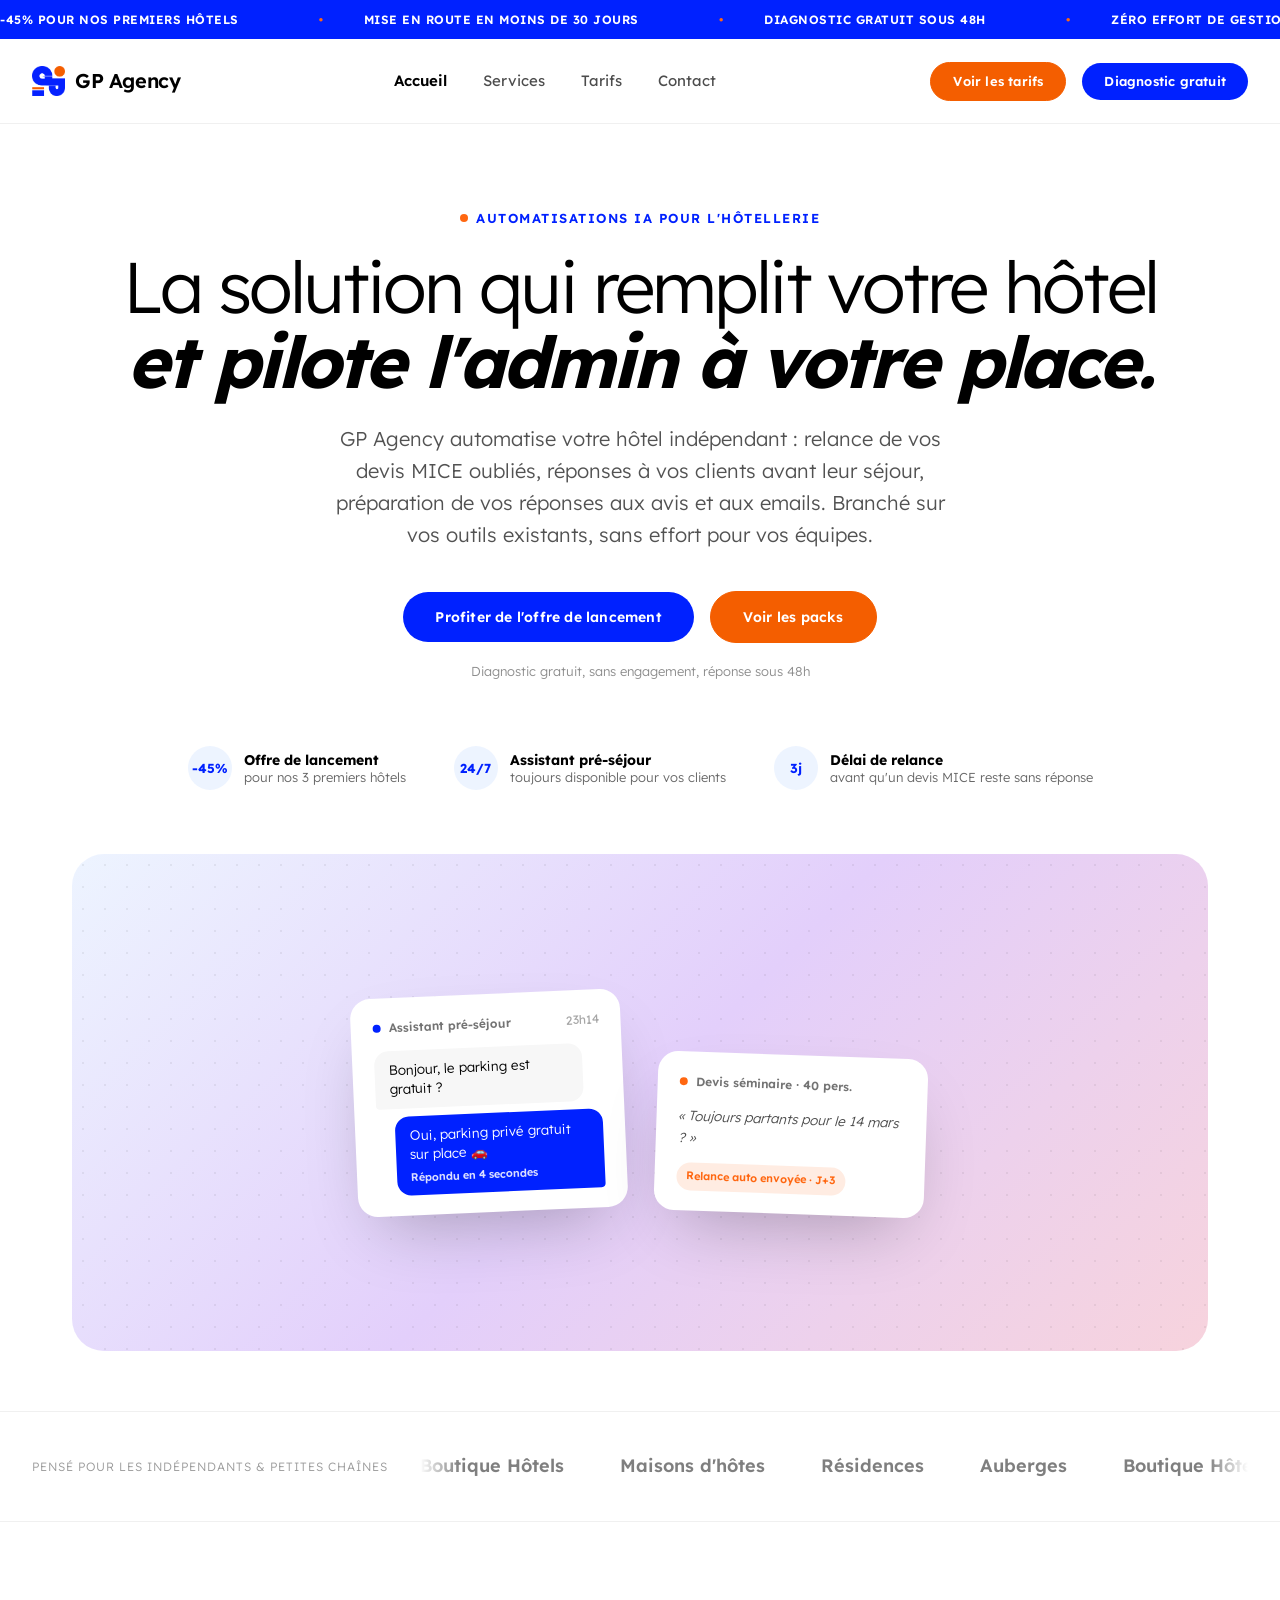
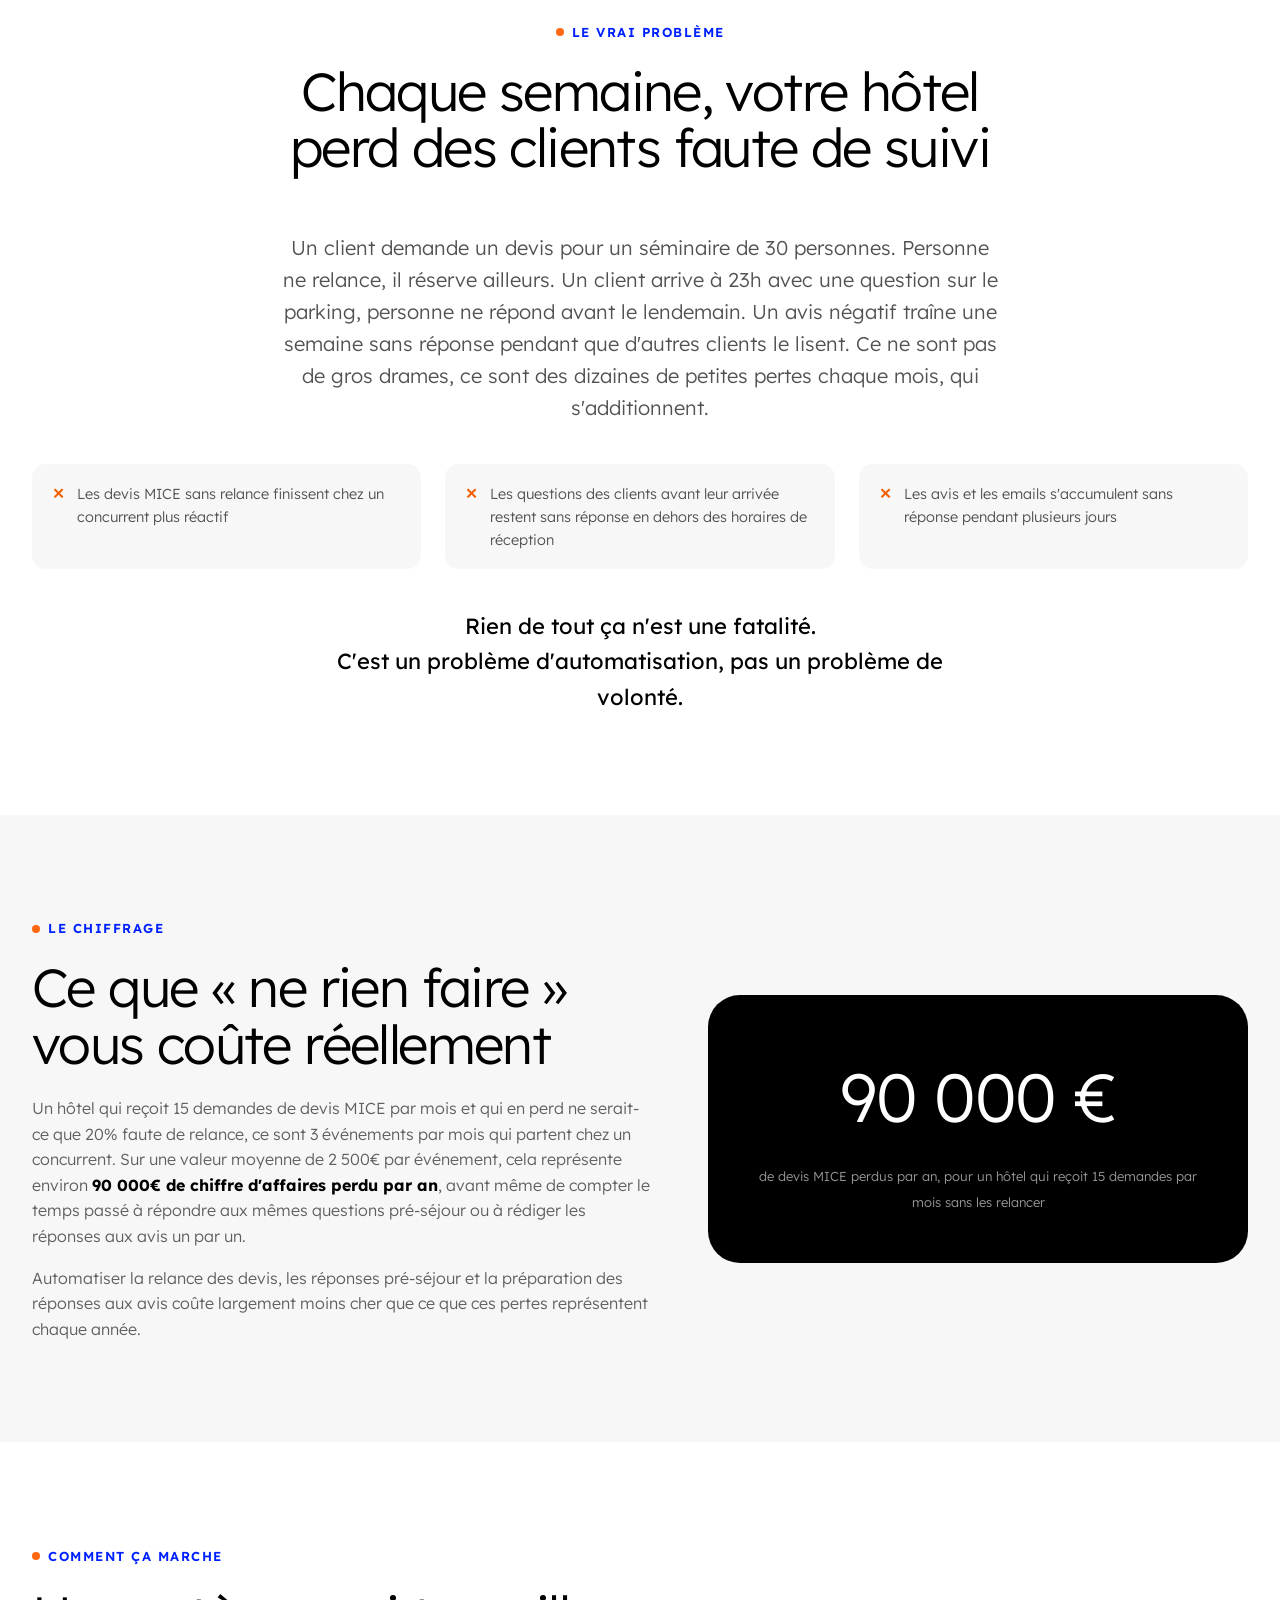
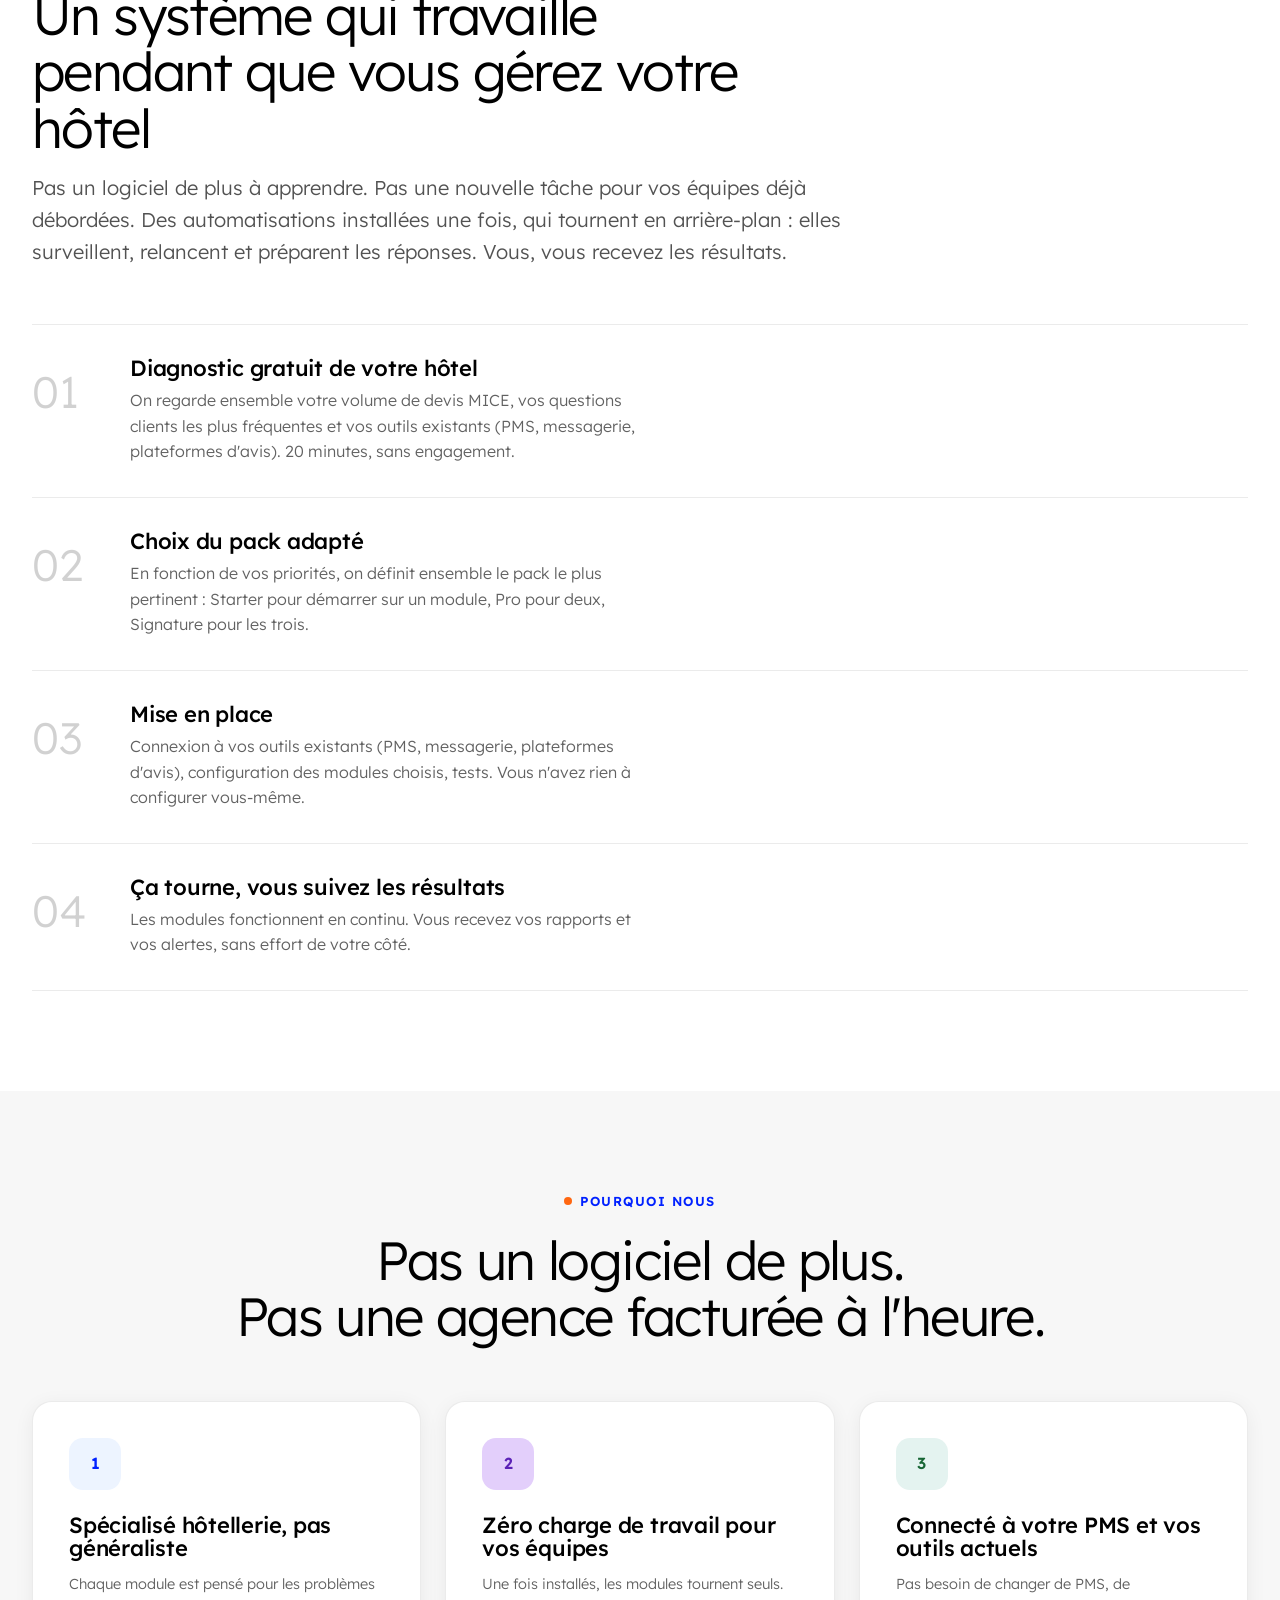
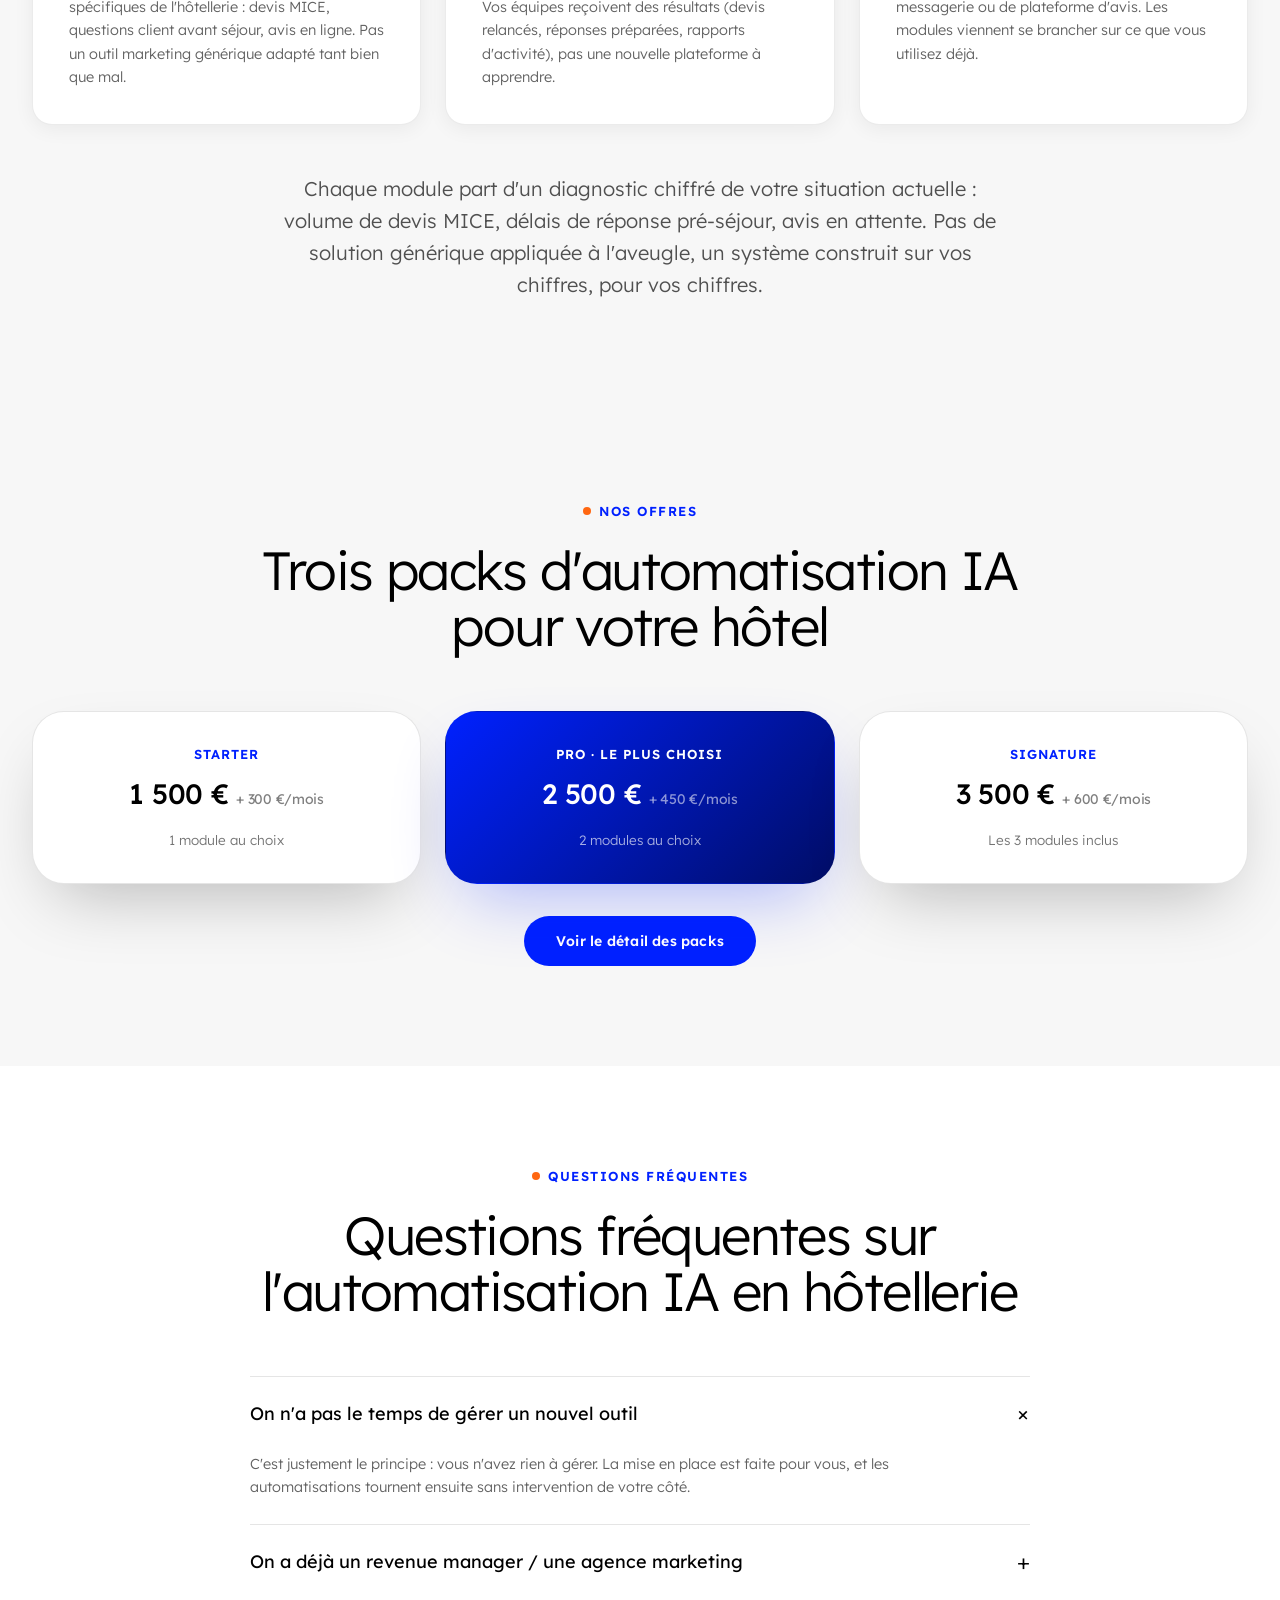
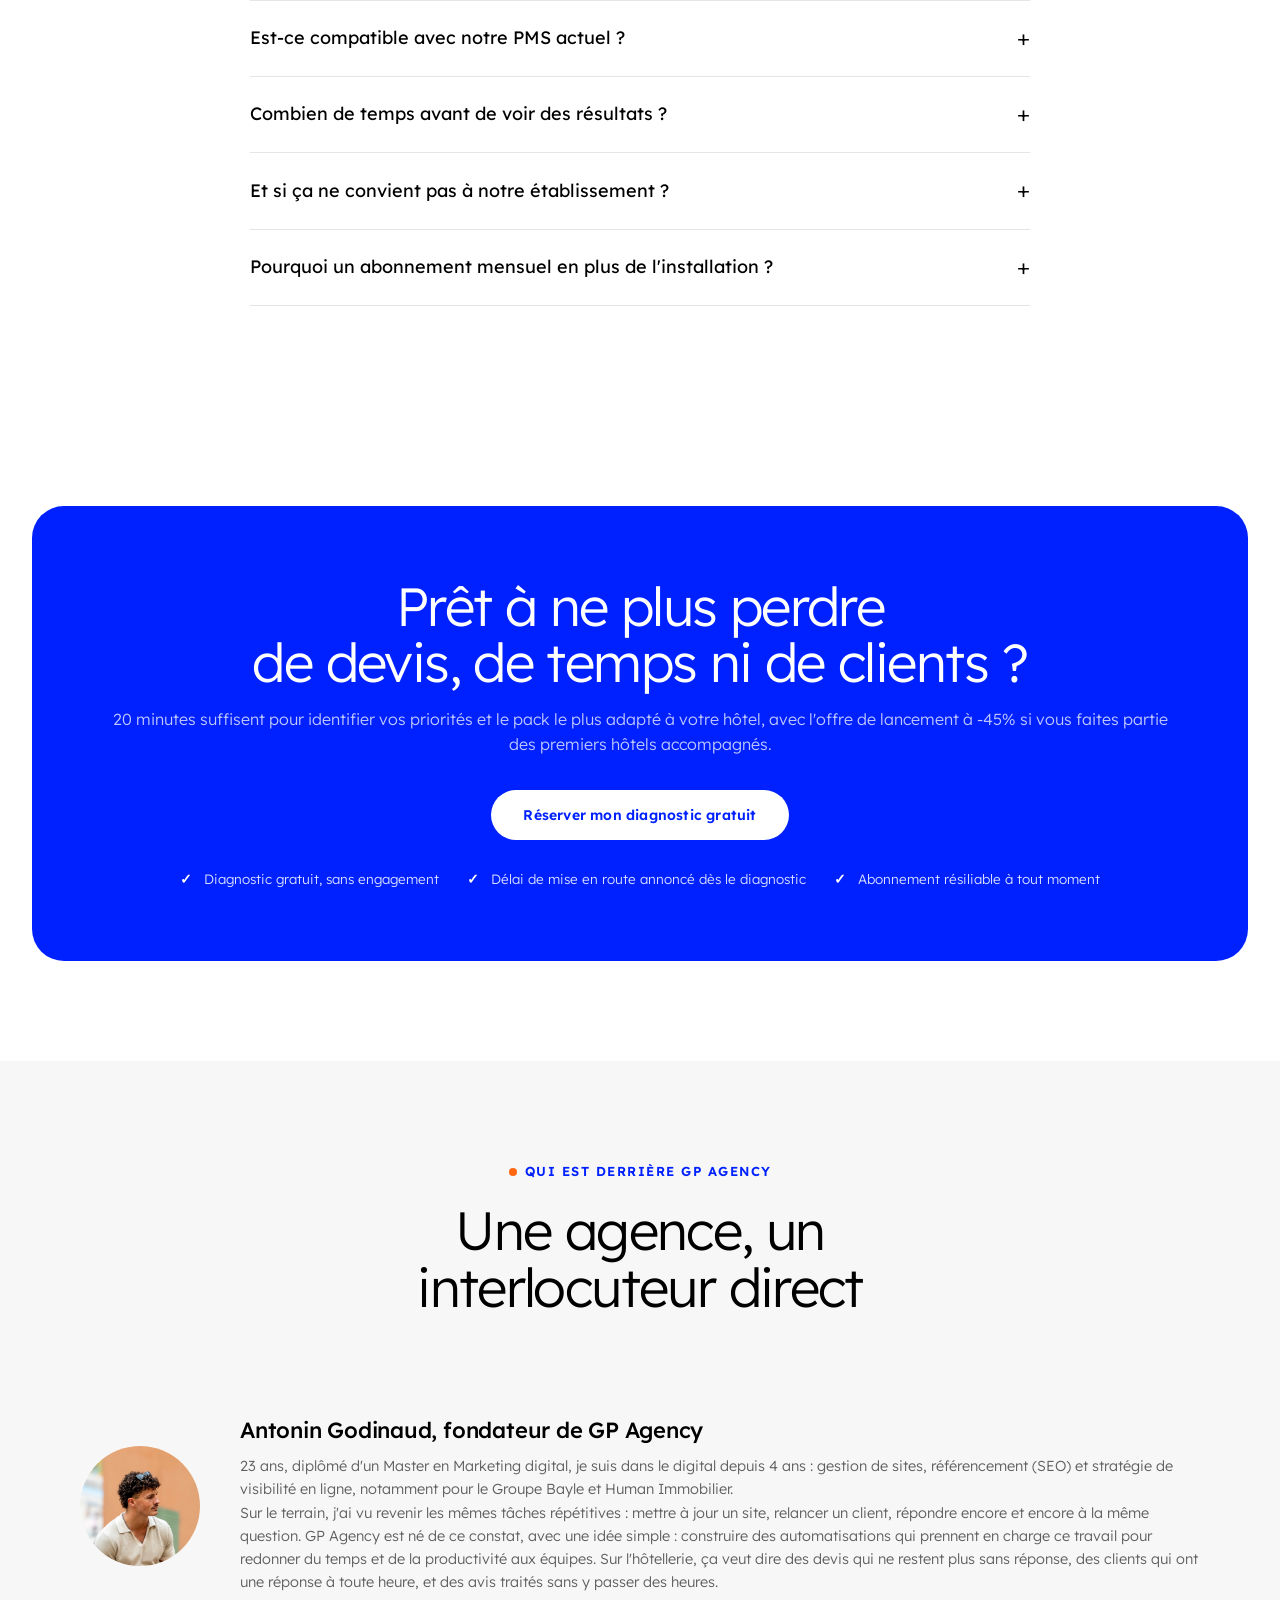
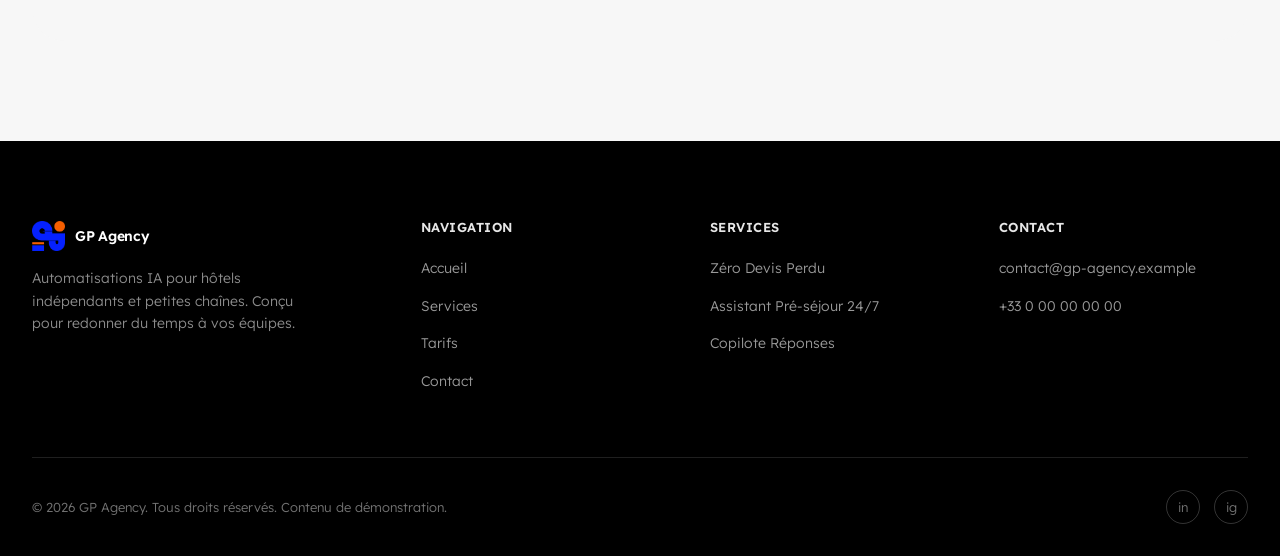
==== commit 34e8b6f8: "Change le H1 de la home : "L'IA qui remplit" -> "La solution qui remplit"" ====
--- a/index.html
+++ b/index.html
@@ -46,7 +46,7 @@
   <section class="hero">
     <div class="container">
       <div class="eyebrow">Automatisations IA pour l'hôtellerie</div>
-      <h1 style="font-size:clamp(38px,5.6vw,76px);">L'IA qui remplit votre hôtel<br><em>et pilote l'admin à votre place.</em></h1>
+      <h1 style="font-size:clamp(38px,5.6vw,76px);">La solution qui remplit votre hôtel<br><em>et pilote l'admin à votre place.</em></h1>
       <p class="lead">GP Agency automatise votre hôtel indépendant : relance de vos devis MICE oubliés, réponses à vos clients avant leur séjour, préparation de vos réponses aux avis et aux emails. Branché sur vos outils existants, sans effort pour vos équipes.</p>
       <div class="hero-actions">
         <a href="offre-lancement.html" class="btn btn-primary">Profiter de l'offre de lancement</a>
--- a/css/style.css
+++ b/css/style.css
@@ -509,17 +509,17 @@
   box-shadow: 0 30px 56px -16px rgba(0,33,255,0.22);
 }
 .pricing-card.featured {
-  background: var(--ink);
+  background: linear-gradient(135deg, var(--blue) 0%, #000d66 100%);
   color: #fff;
-  border-color: var(--ink);
+  border-color: transparent;
 }
 .pricing-card.featured:hover {
   border-color: var(--orange);
-  box-shadow: 0 30px 60px -14px rgba(255,103,17,0.4);
+  box-shadow: 0 30px 60px -14px rgba(255,103,17,0.5), 0 0 0 1px rgba(255,103,17,0.35);
 }
 .pricing-card.featured p { color: rgba(255,255,255,0.6); }
 .pricing-card .plan-name { font-size: 13px; font-weight: 600; text-transform: uppercase; letter-spacing: 1px; color: var(--blue); margin-bottom: 12px; }
-.pricing-card.featured .plan-name { color: var(--orange); }
+.pricing-card.featured .plan-name { color: #fff; }
 .pricing-card .price {
   font-family: var(--font-display);
   font-size: 44px;
@@ -536,7 +536,7 @@
 .pricing-card ul { display: flex; flex-direction: column; gap: 14px; margin-bottom: 32px; flex-grow: 1; }
 .pricing-card li { display: flex; align-items: flex-start; gap: 10px; font-size: 14px; }
 .pricing-card li::before { content: '✓'; color: var(--blue); font-weight: 700; }
-.pricing-card.featured li::before { color: var(--orange); }
+.pricing-card.featured li::before { color: #fff; }
 
 /* ---- Pack stack (scroll empilé, page tarifs) ---- */
 .pack-stack {
@@ -610,9 +610,10 @@
   text-align: center;
   box-shadow: 0 30px 70px -24px rgba(0,0,0,0.28);
 }
-.offer-item.featured { background: var(--ink); color: #fff; border-color: var(--ink); box-shadow: 0 30px 70px -20px rgba(0,33,255,0.3); }
+.offer-item.featured { background: linear-gradient(135deg, var(--blue) 0%, #000d66 100%); color: #fff; border-color: transparent; box-shadow: 0 30px 70px -20px rgba(0,33,255,0.3); transition: border-color .3s, box-shadow .3s; }
+.offer-item.featured:hover { border-color: var(--orange); box-shadow: 0 30px 60px -14px rgba(255,103,17,0.5), 0 0 0 1px rgba(255,103,17,0.35); }
 .offer-name { font-size: 13px; font-weight: 600; text-transform: uppercase; letter-spacing: 1px; color: var(--blue); }
-.offer-item.featured .offer-name { color: var(--orange); }
+.offer-item.featured .offer-name { color: #fff; }
 .offer-price { font-family: var(--font-display); font-size: 28px; font-weight: 500; letter-spacing: -0.01em; }
 .offer-price small { font-size: 14px; font-weight: 400; color: rgba(0,0,0,0.5); }
 .offer-item.featured .offer-price small { color: rgba(255,255,255,0.55); }
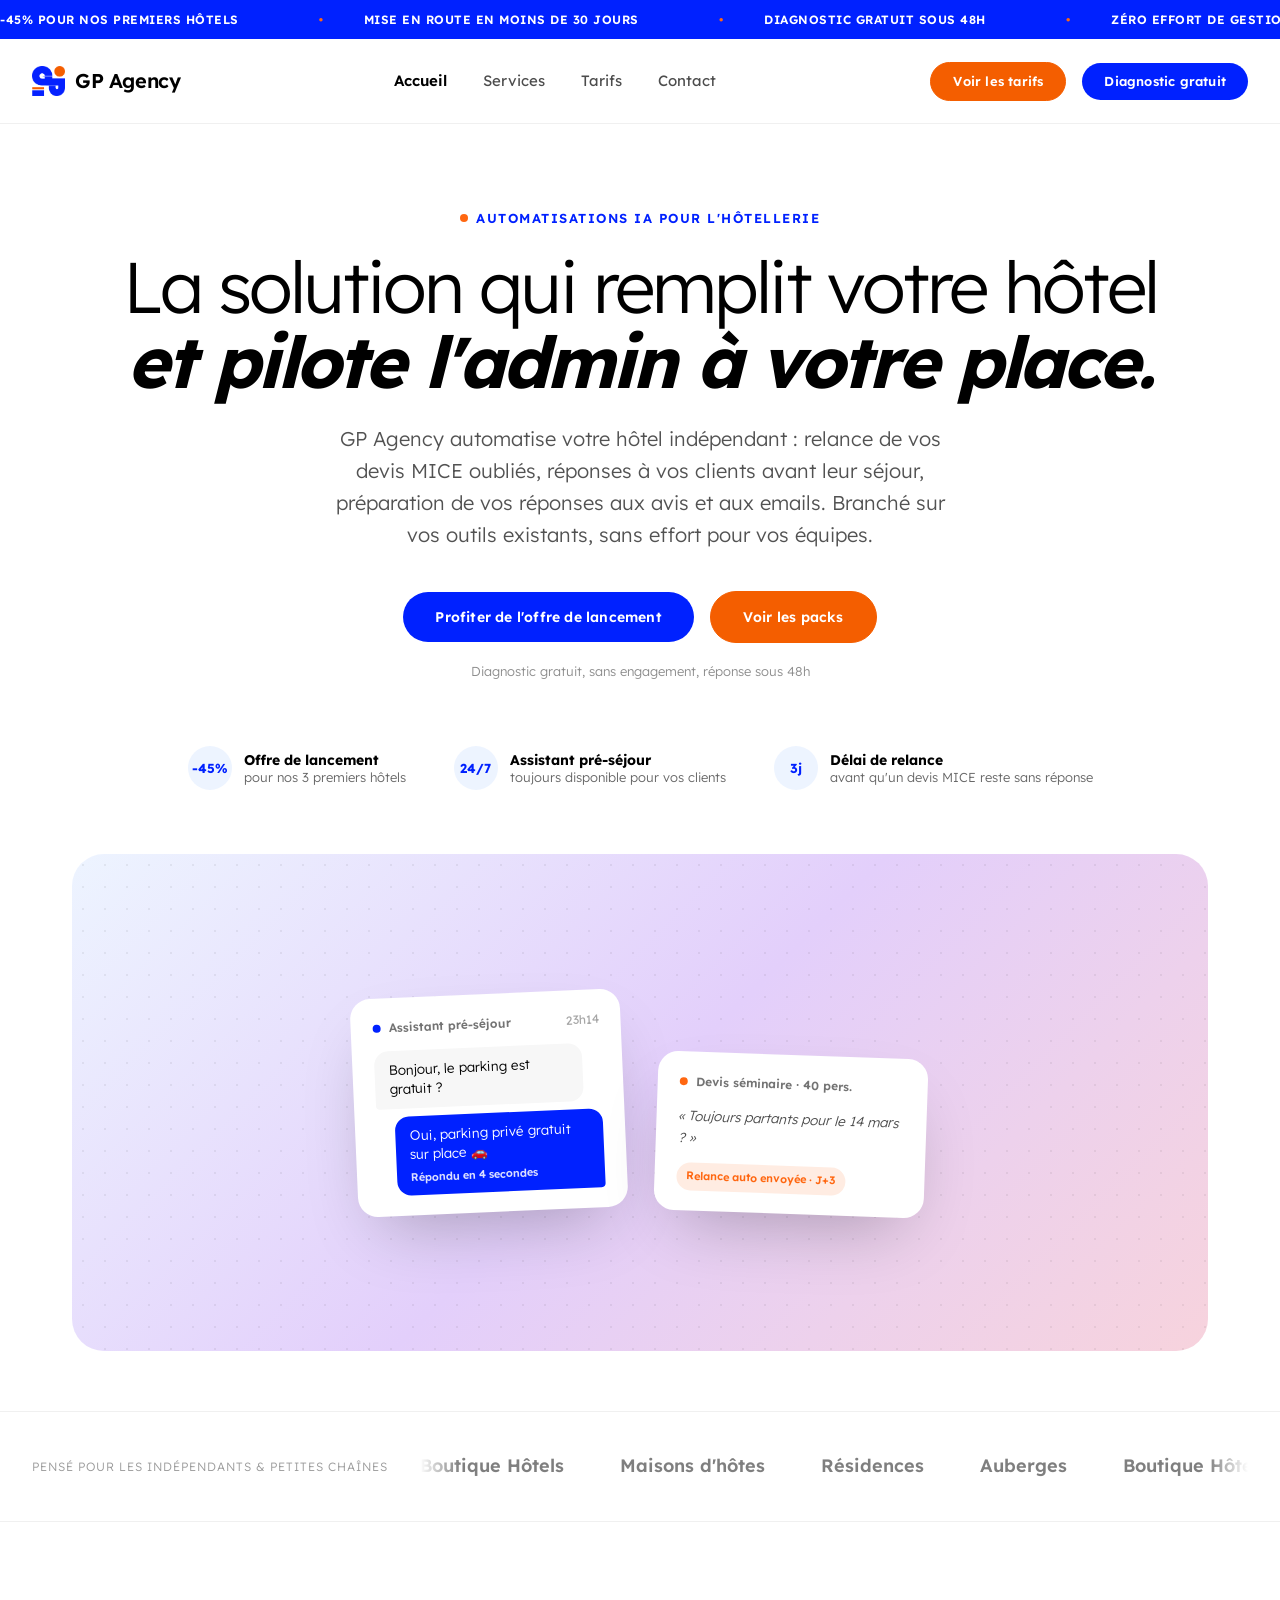
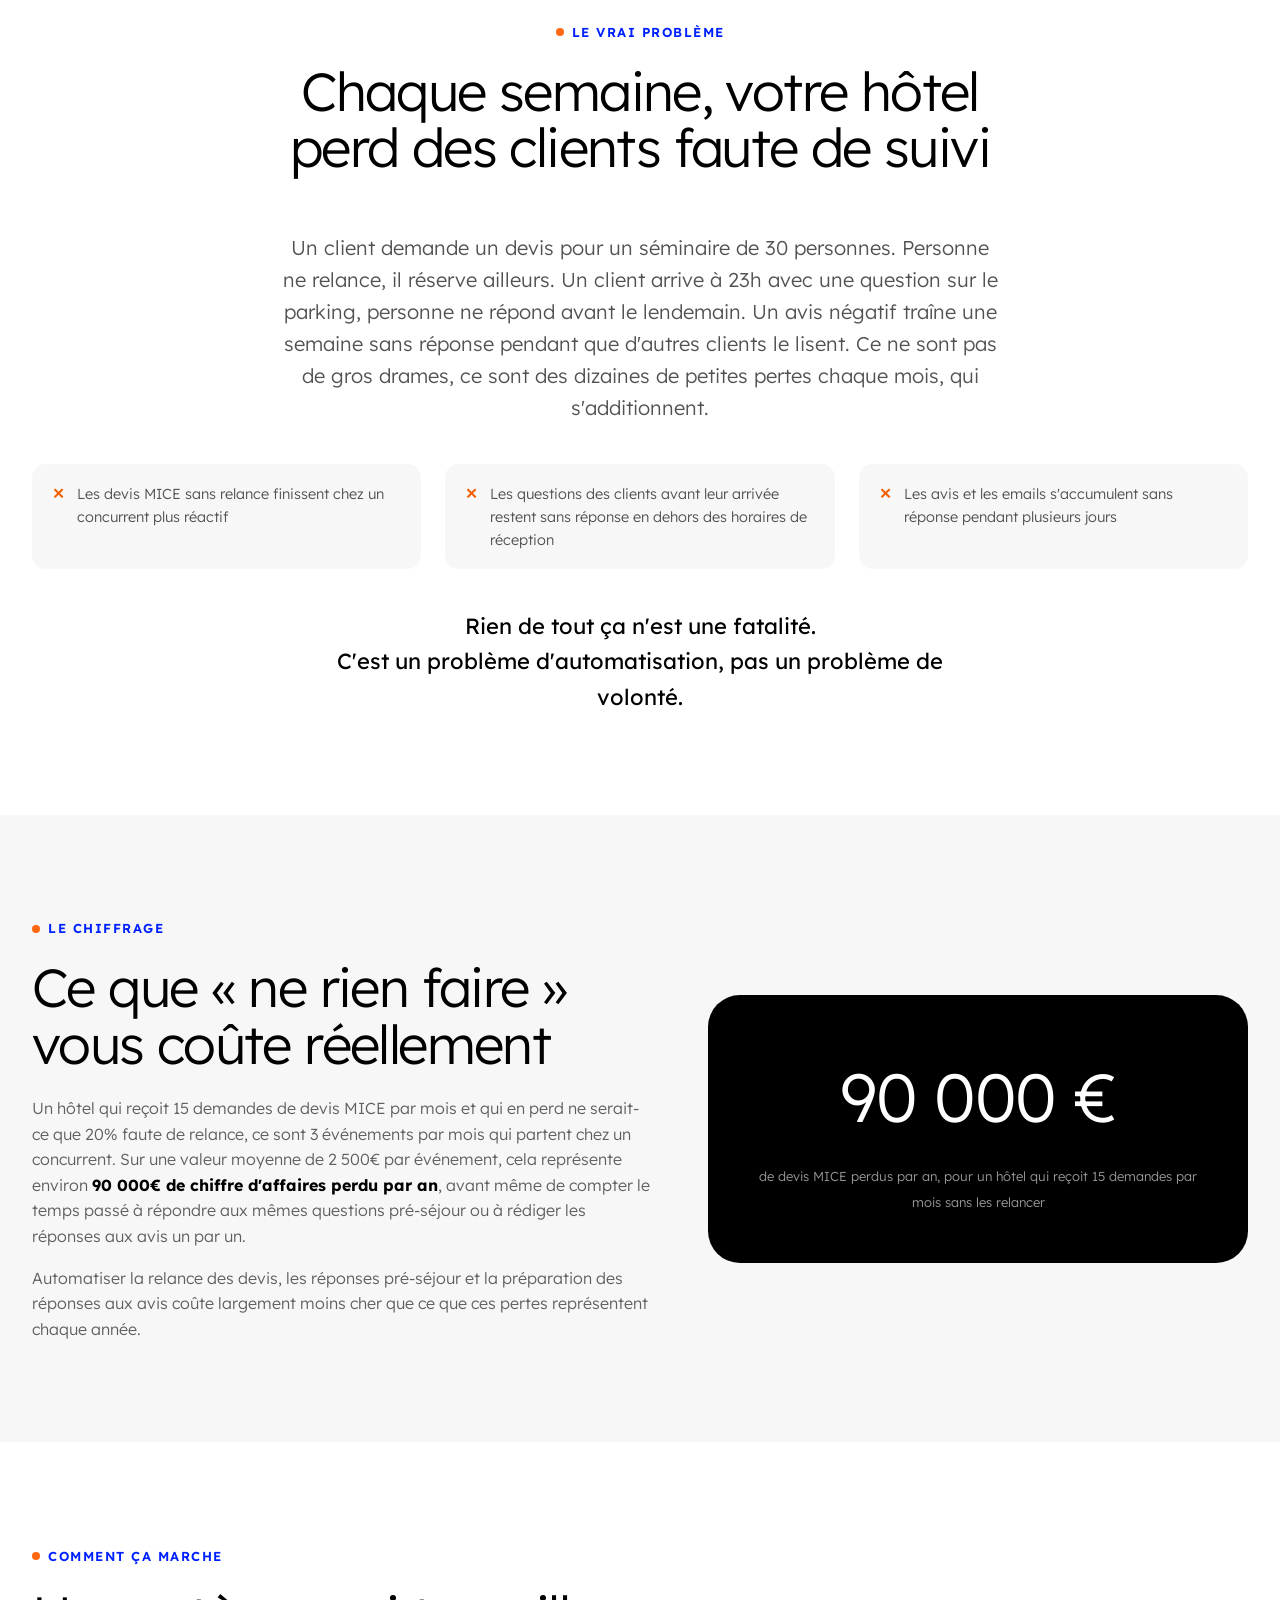
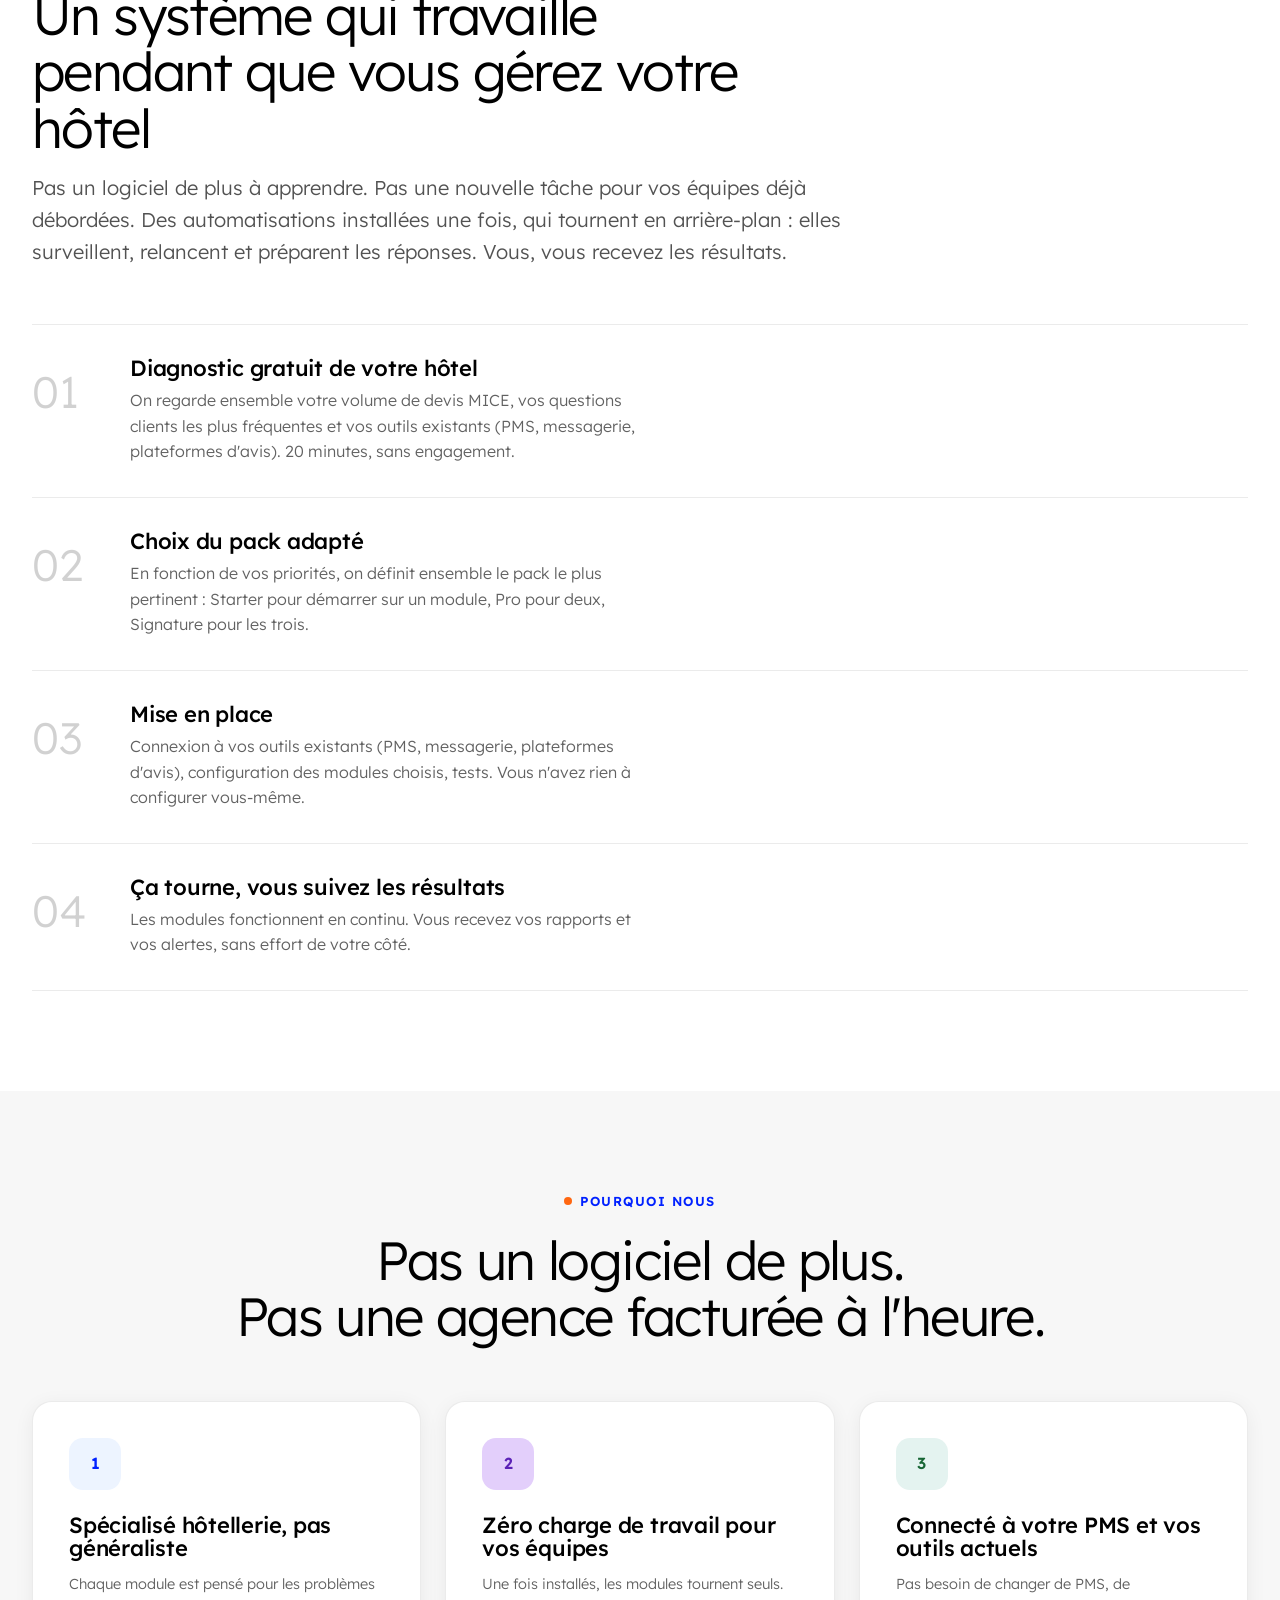
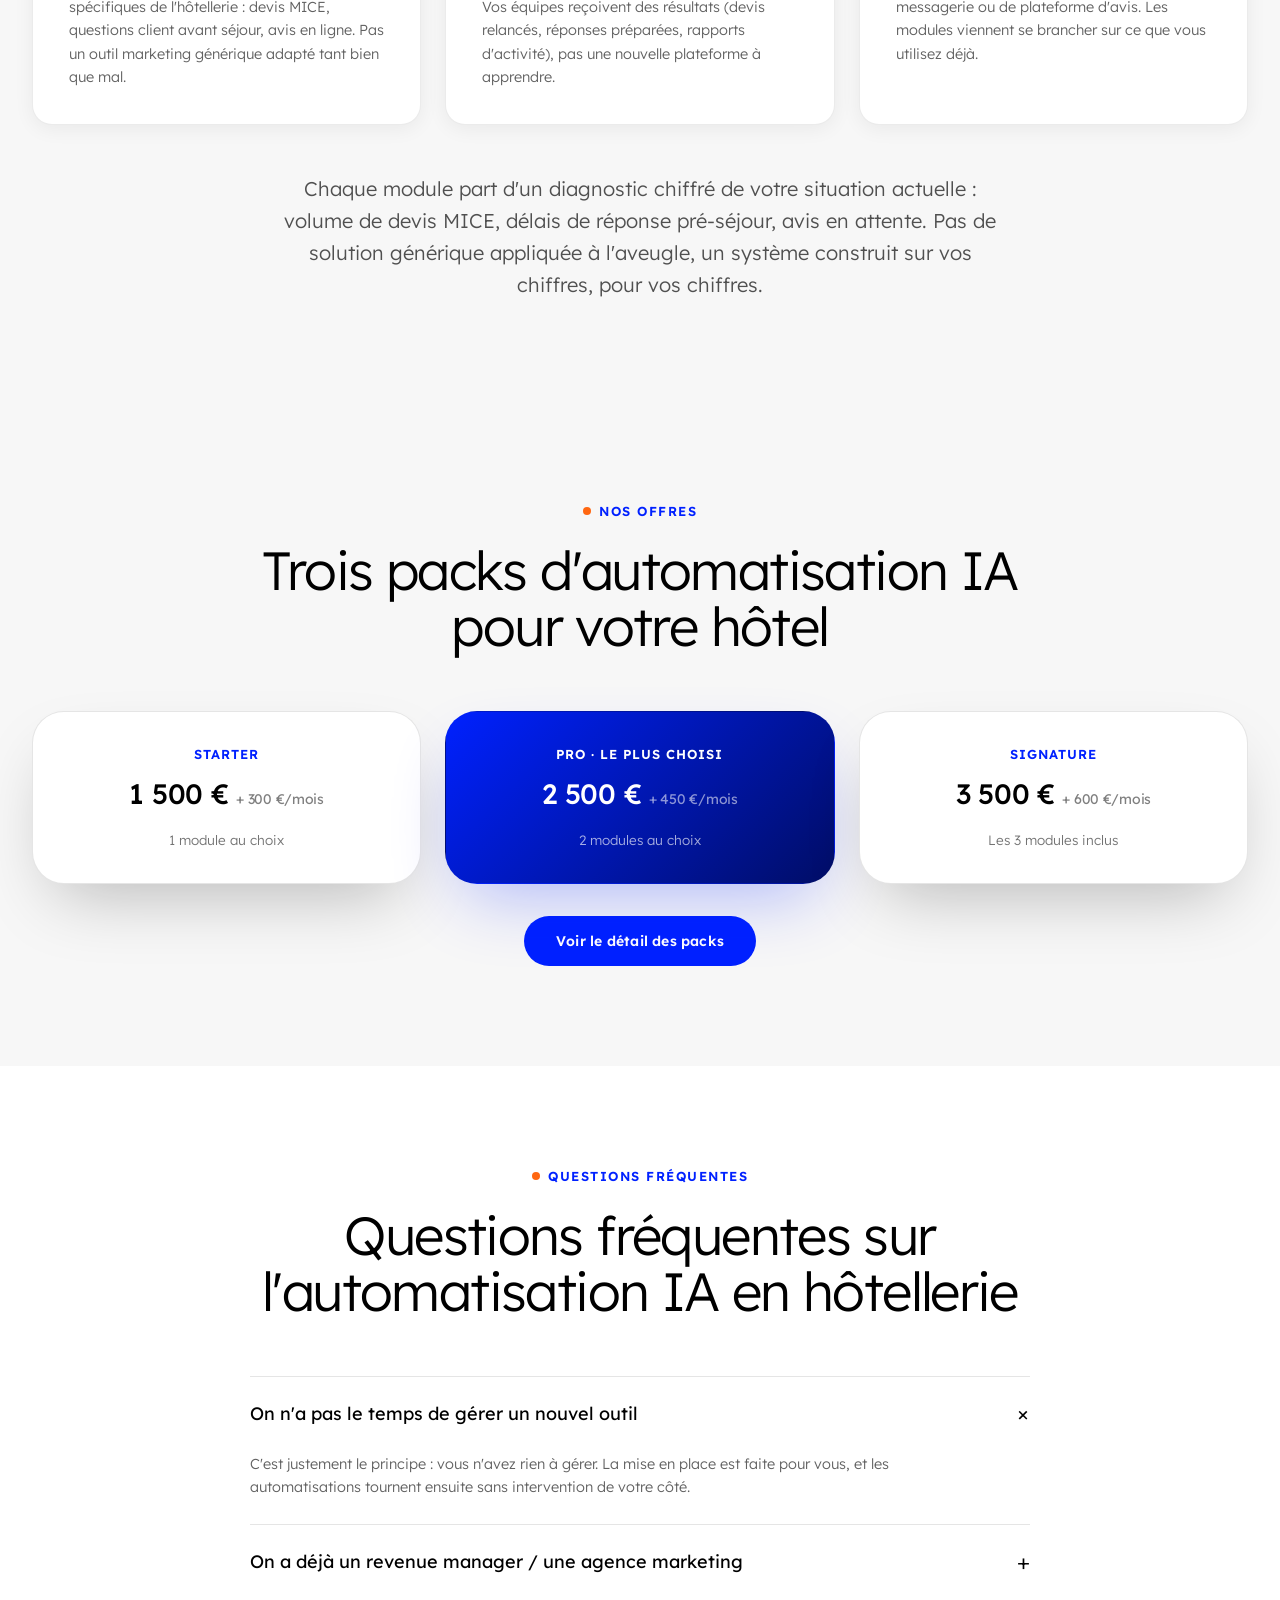
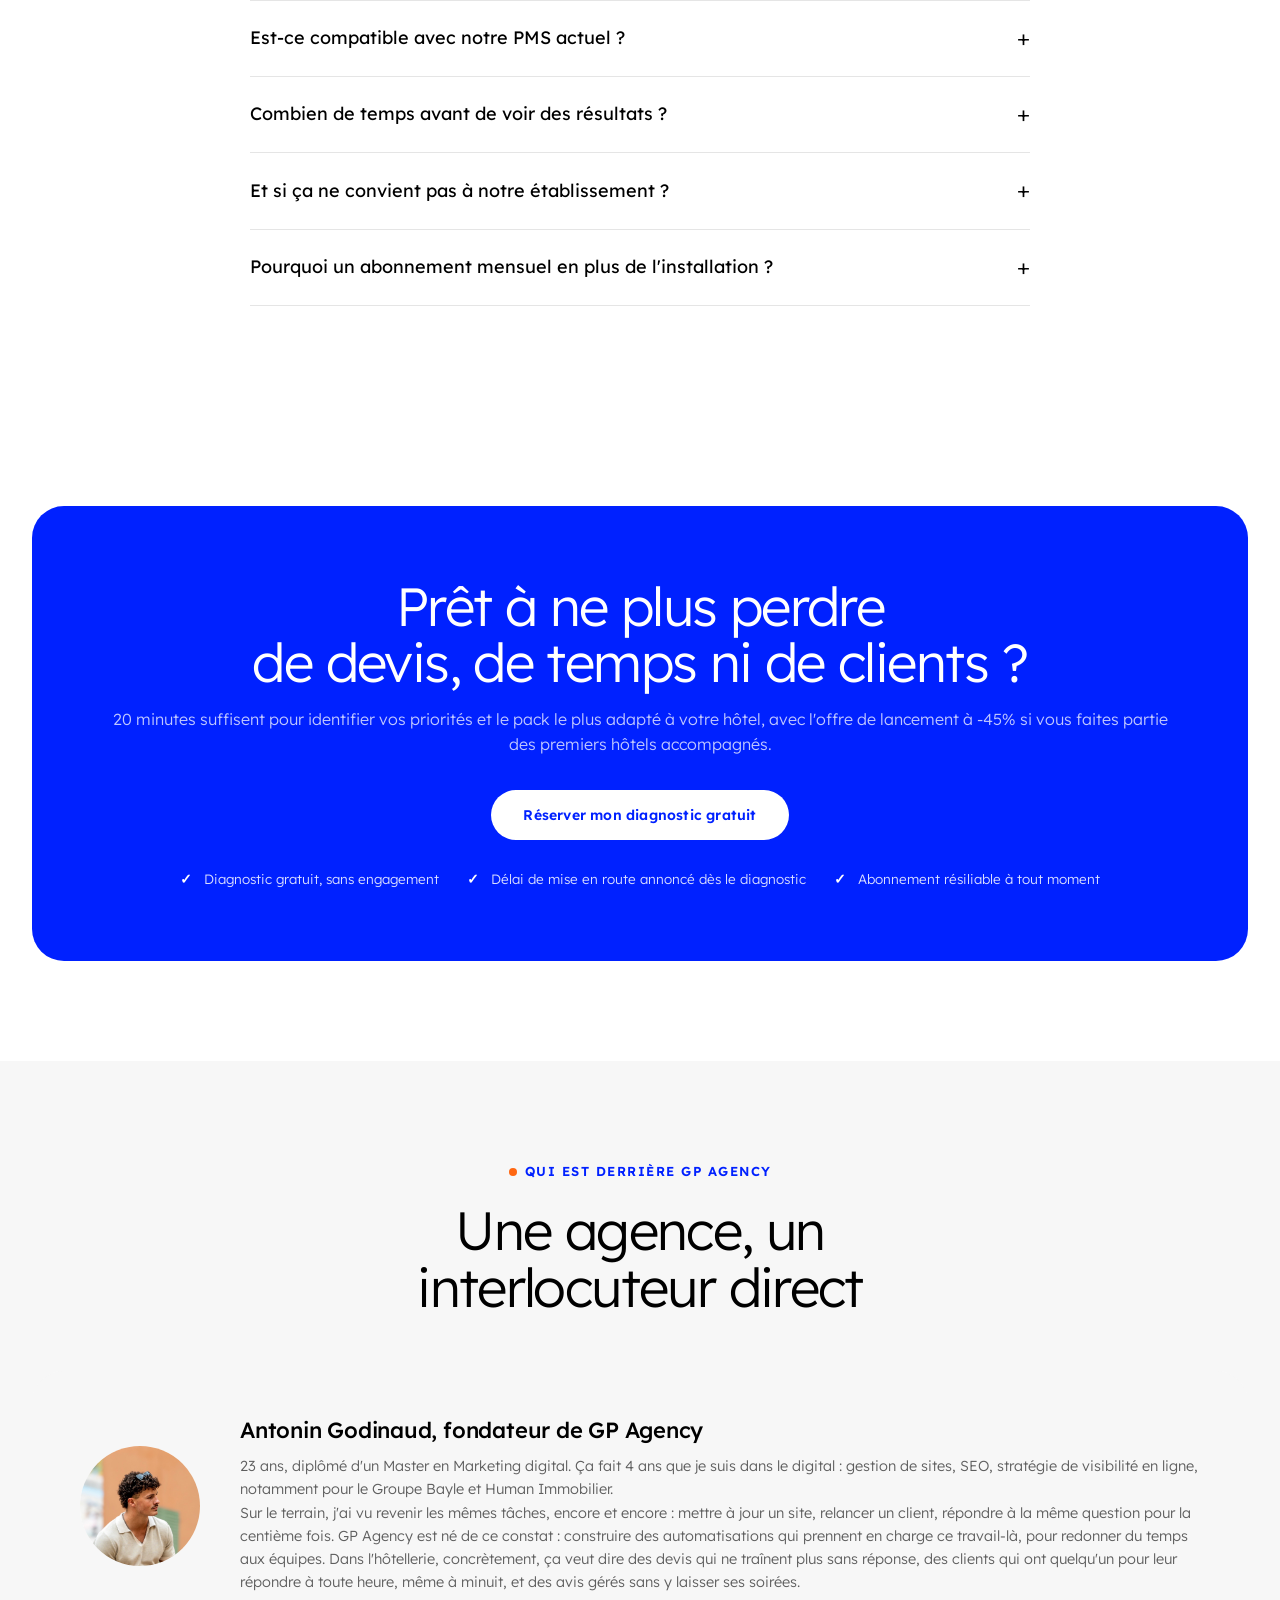
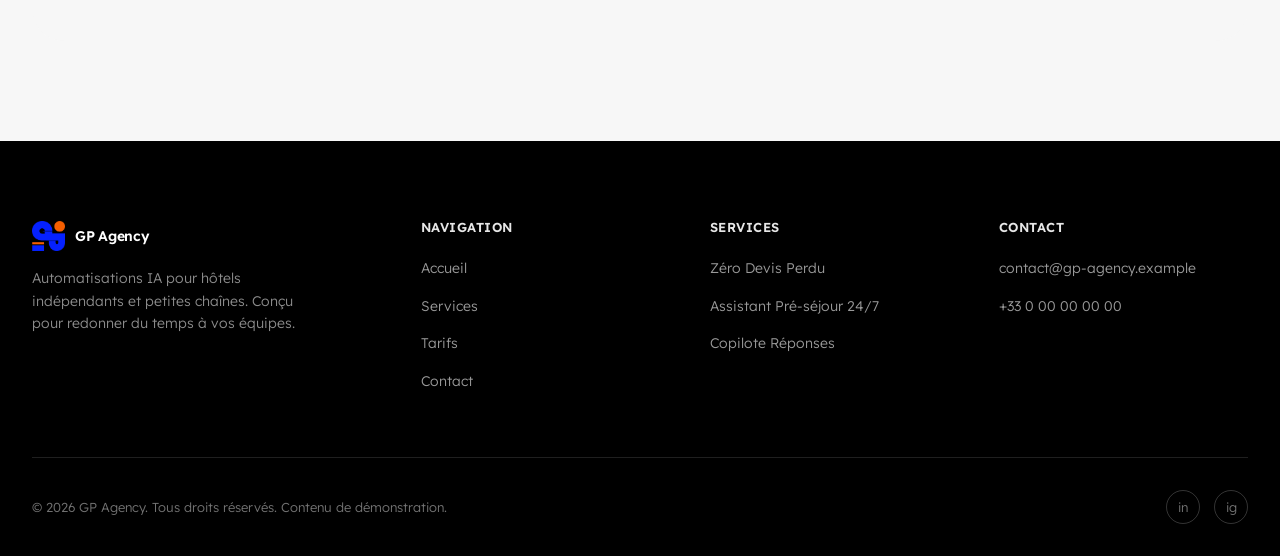
==== commit e3be2498: "Reecrit le texte de presentation du fondateur dans la section A propos" ====
--- a/index.html
+++ b/index.html
@@ -317,8 +317,8 @@
         <img src="assets/antonin-godinaud.jpg" alt="Antonin Godinaud, fondateur de GP Agency" class="founder-avatar">
         <div>
           <h3>Antonin Godinaud, fondateur de GP Agency</h3>
-          <p>23 ans, diplômé d'un Master en Marketing digital, je suis dans le digital depuis 4 ans : gestion de sites, référencement (SEO) et stratégie de visibilité en ligne, notamment pour le Groupe Bayle et Human Immobilier.</p>
-          <p>Sur le terrain, j'ai vu revenir les mêmes tâches répétitives : mettre à jour un site, relancer un client, répondre encore et encore à la même question. GP Agency est né de ce constat, avec une idée simple : construire des automatisations qui prennent en charge ce travail pour redonner du temps et de la productivité aux équipes. Sur l'hôtellerie, ça veut dire des devis qui ne restent plus sans réponse, des clients qui ont une réponse à toute heure, et des avis traités sans y passer des heures.</p>
+          <p>23 ans, diplômé d'un Master en Marketing digital. Ça fait 4 ans que je suis dans le digital : gestion de sites, SEO, stratégie de visibilité en ligne, notamment pour le Groupe Bayle et Human Immobilier.</p>
+          <p>Sur le terrain, j'ai vu revenir les mêmes tâches, encore et encore : mettre à jour un site, relancer un client, répondre à la même question pour la centième fois. GP Agency est né de ce constat : construire des automatisations qui prennent en charge ce travail-là, pour redonner du temps aux équipes. Dans l'hôtellerie, concrètement, ça veut dire des devis qui ne traînent plus sans réponse, des clients qui ont quelqu'un pour leur répondre à toute heure, même à minuit, et des avis gérés sans y laisser ses soirées.</p>
         </div>
       </div>
     </div>
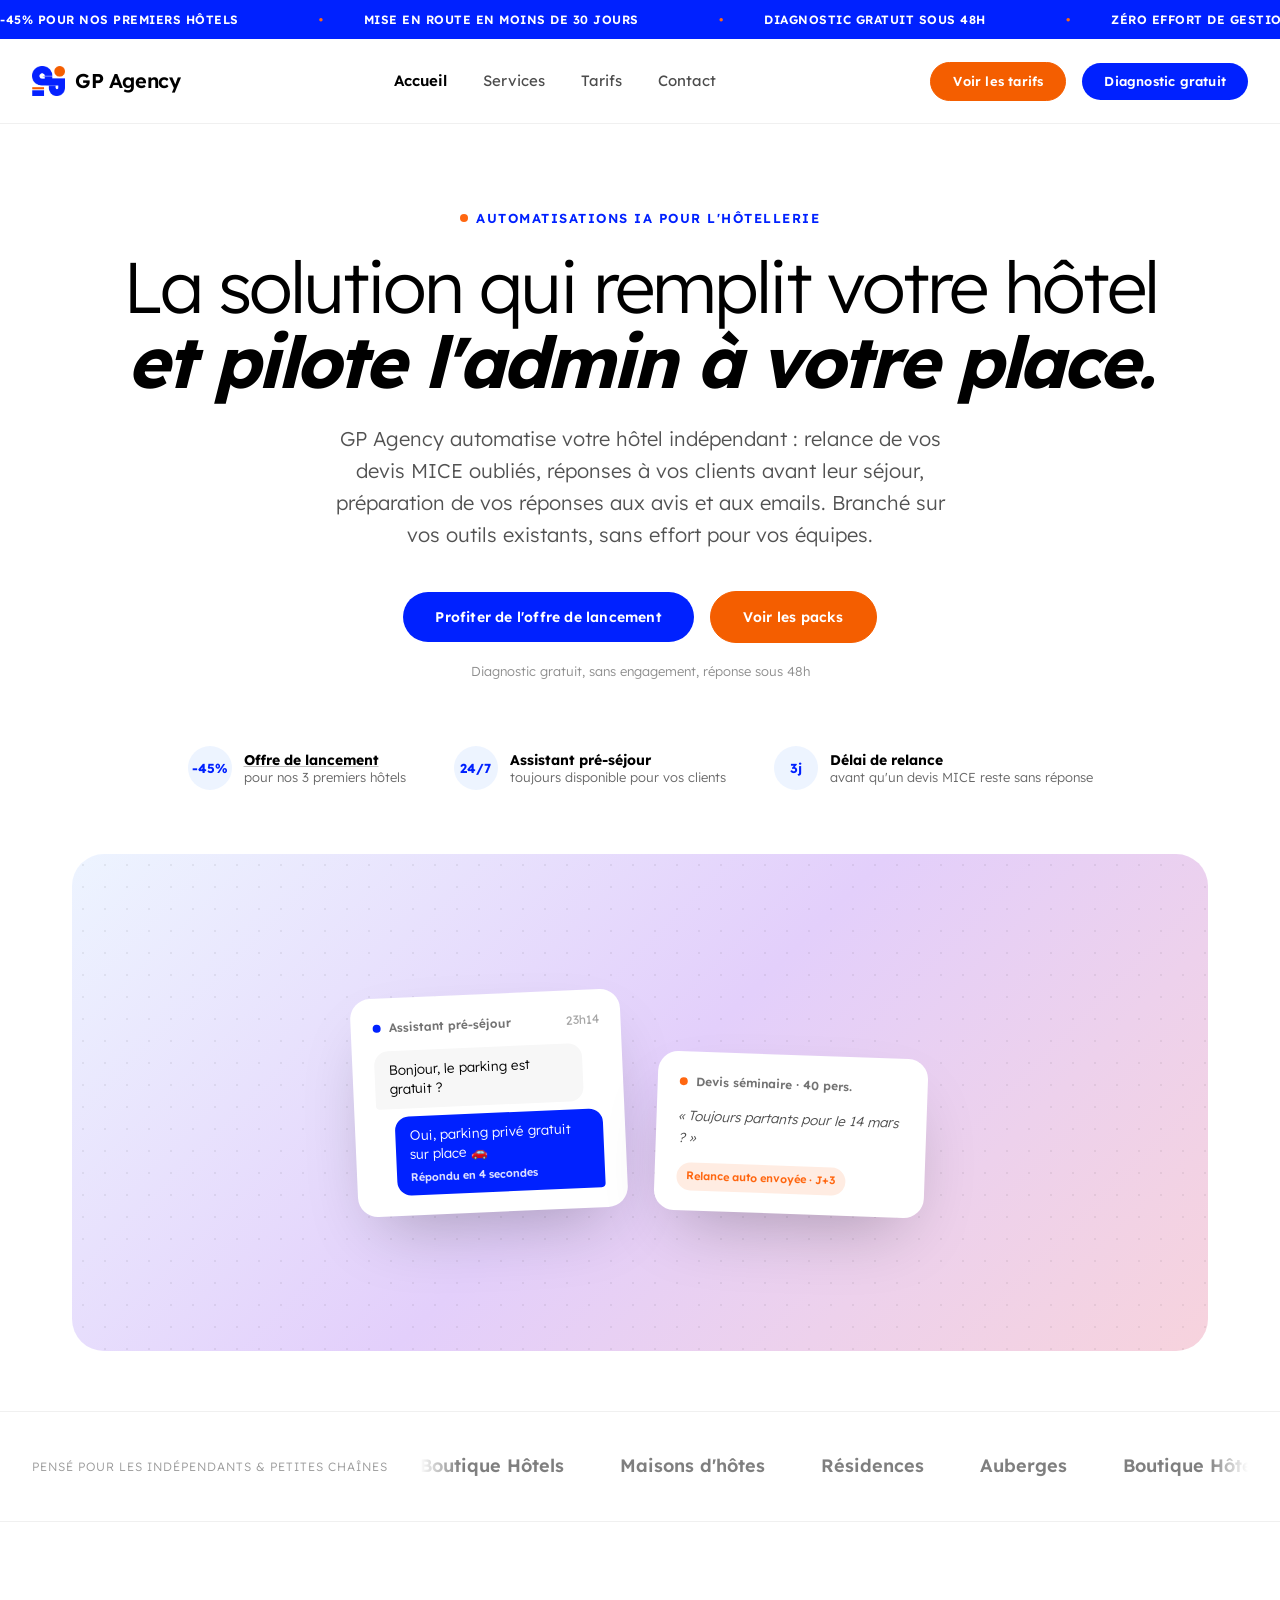
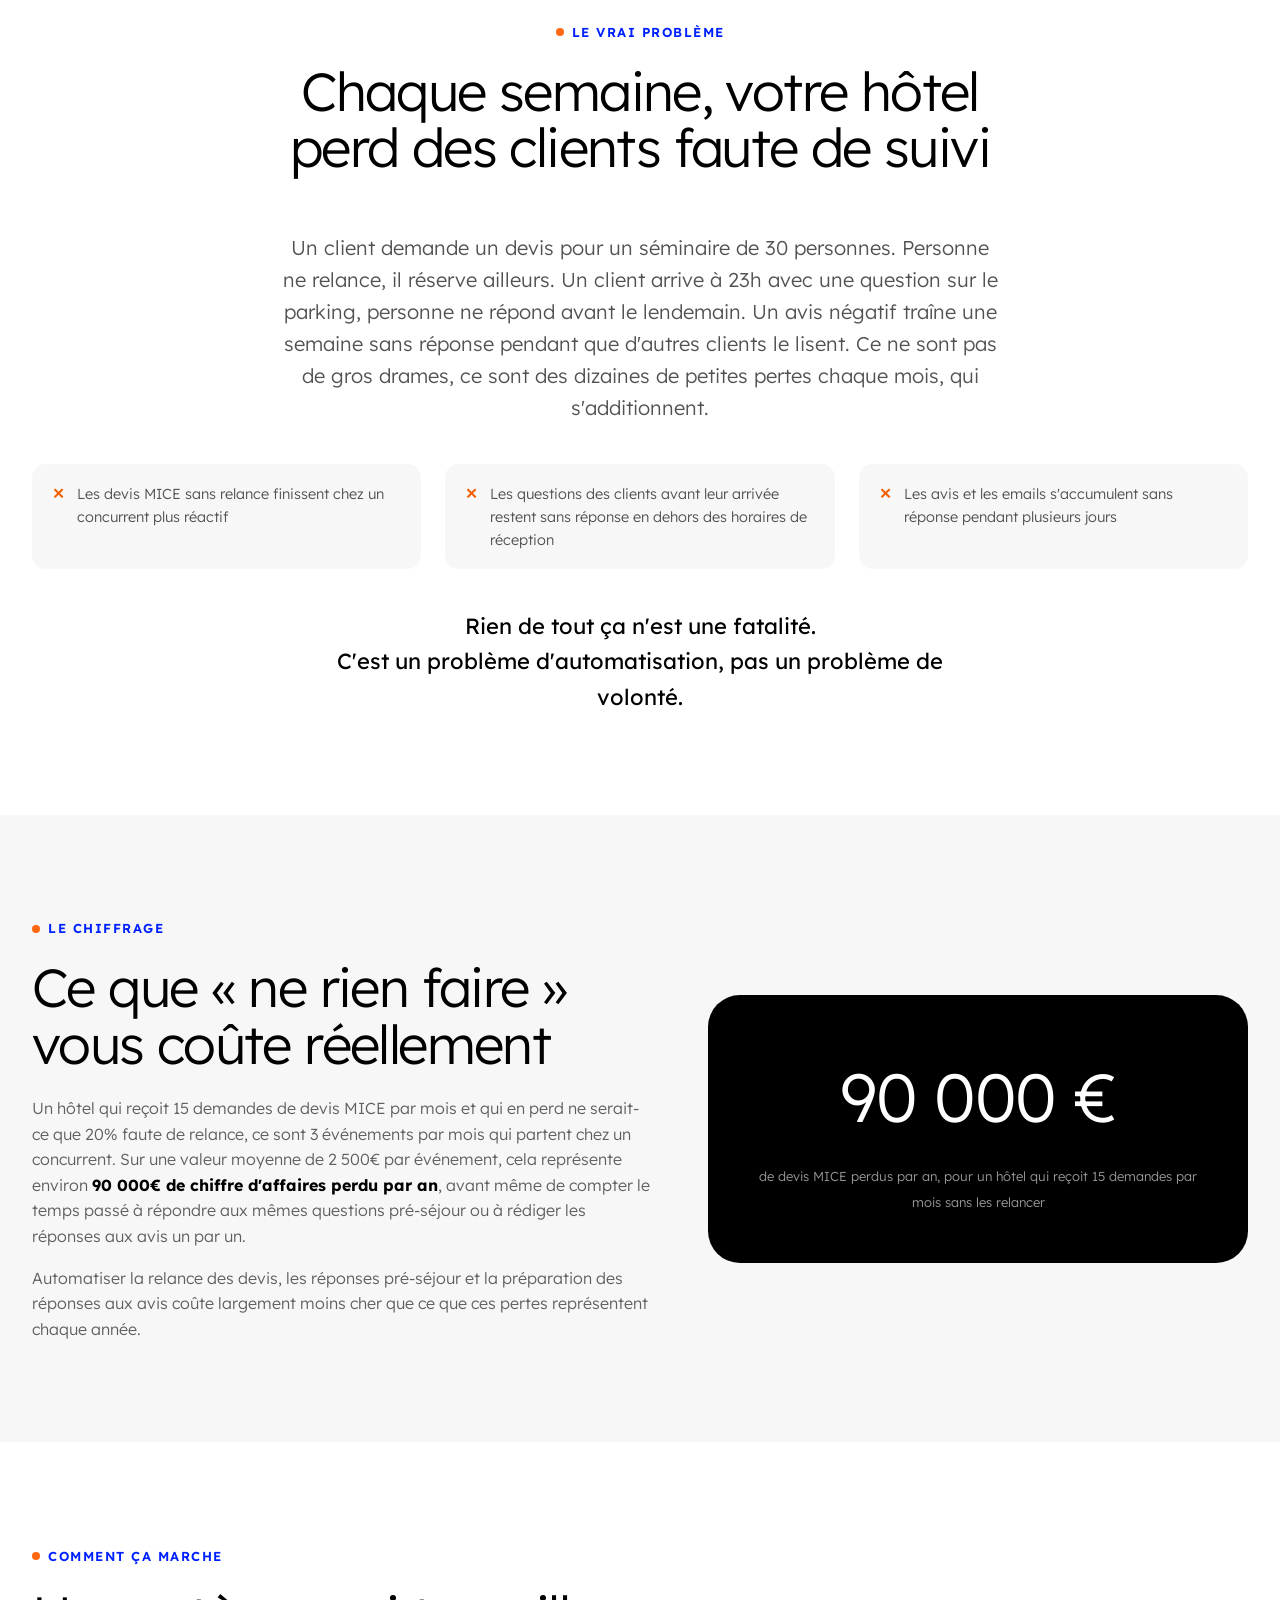
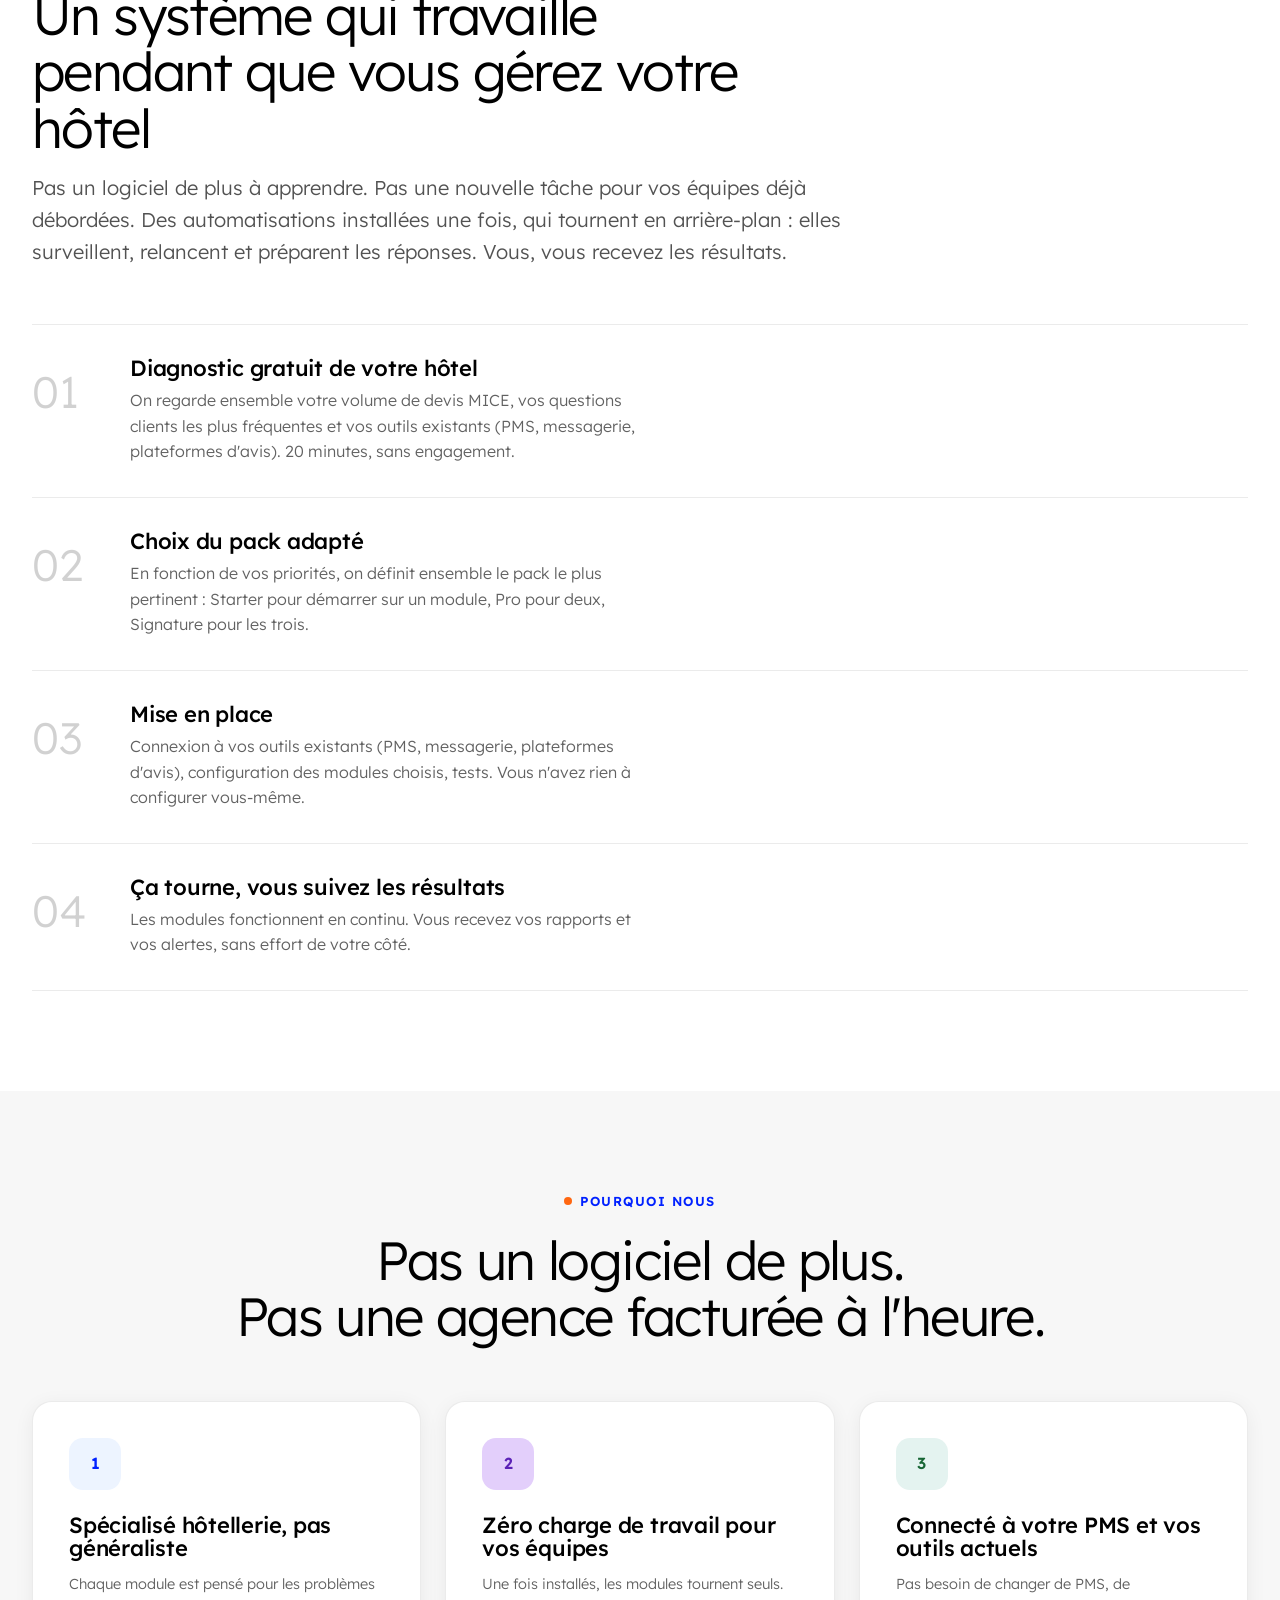
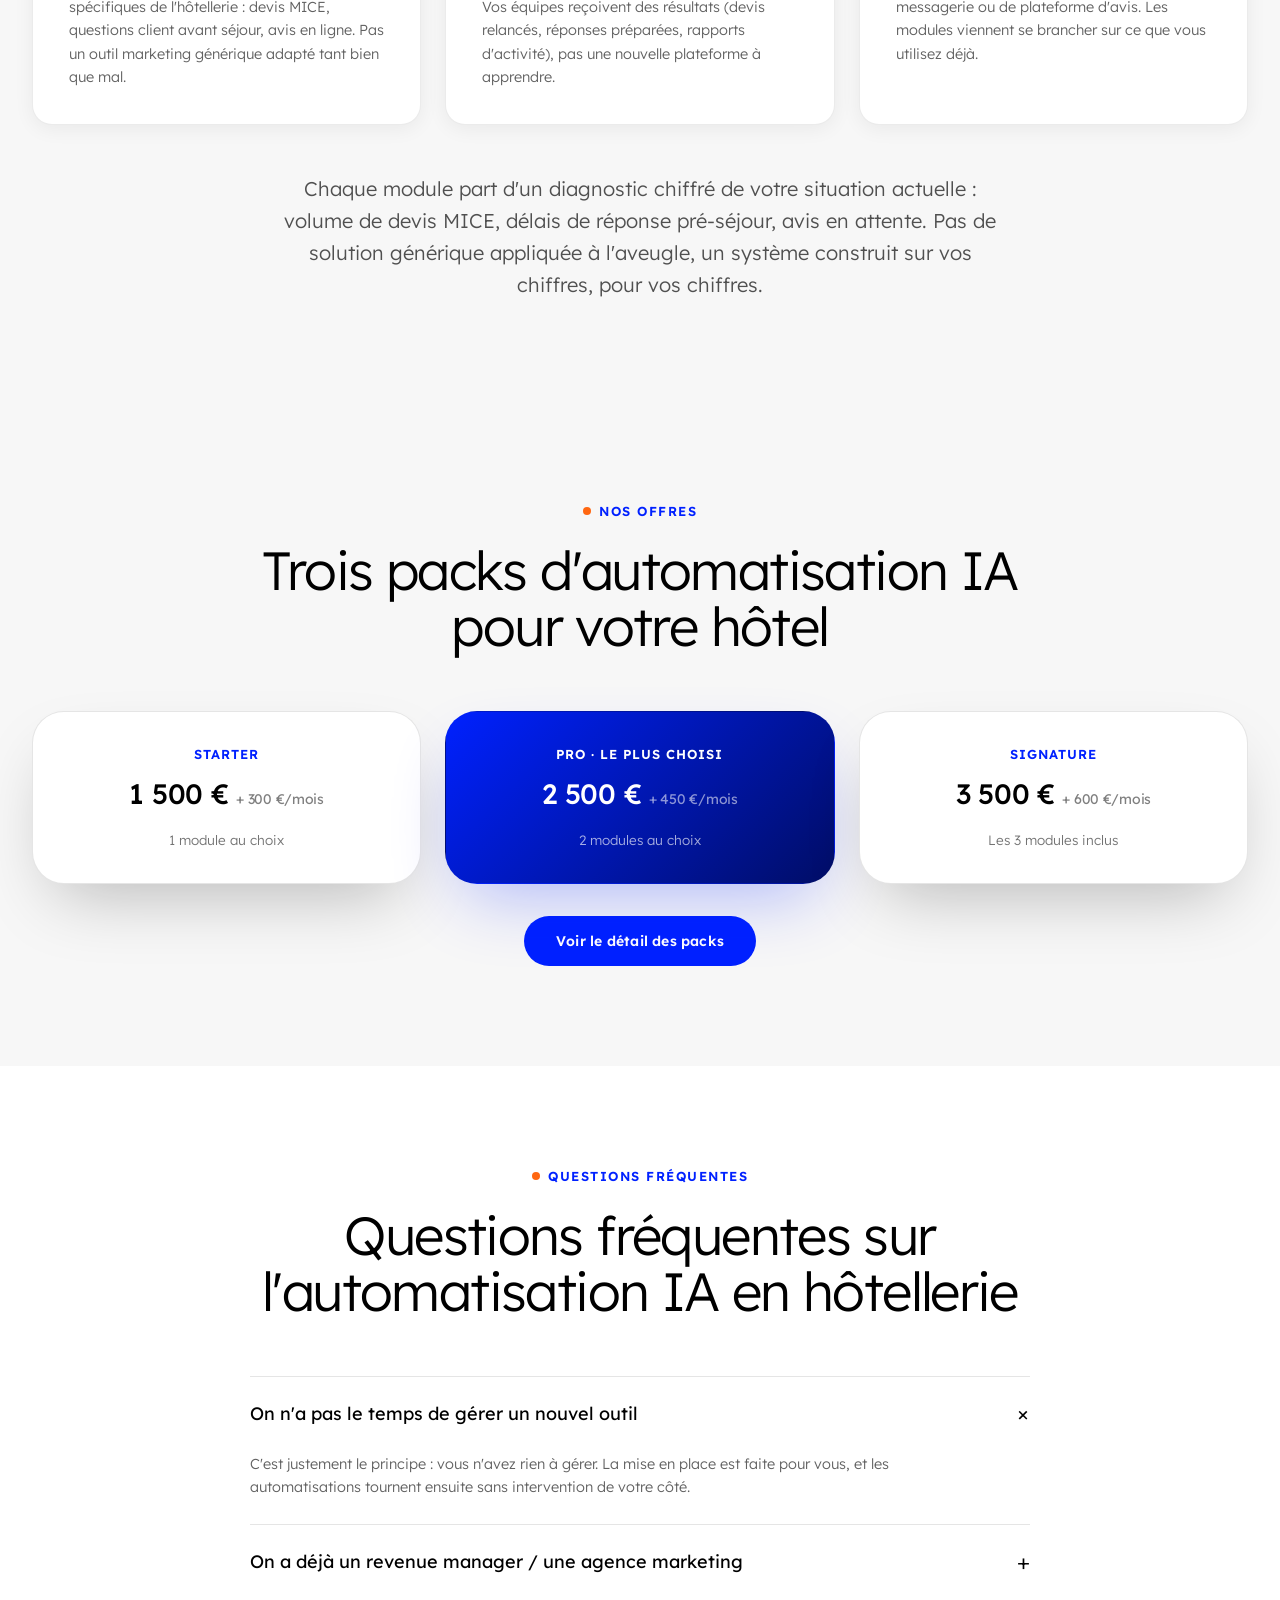
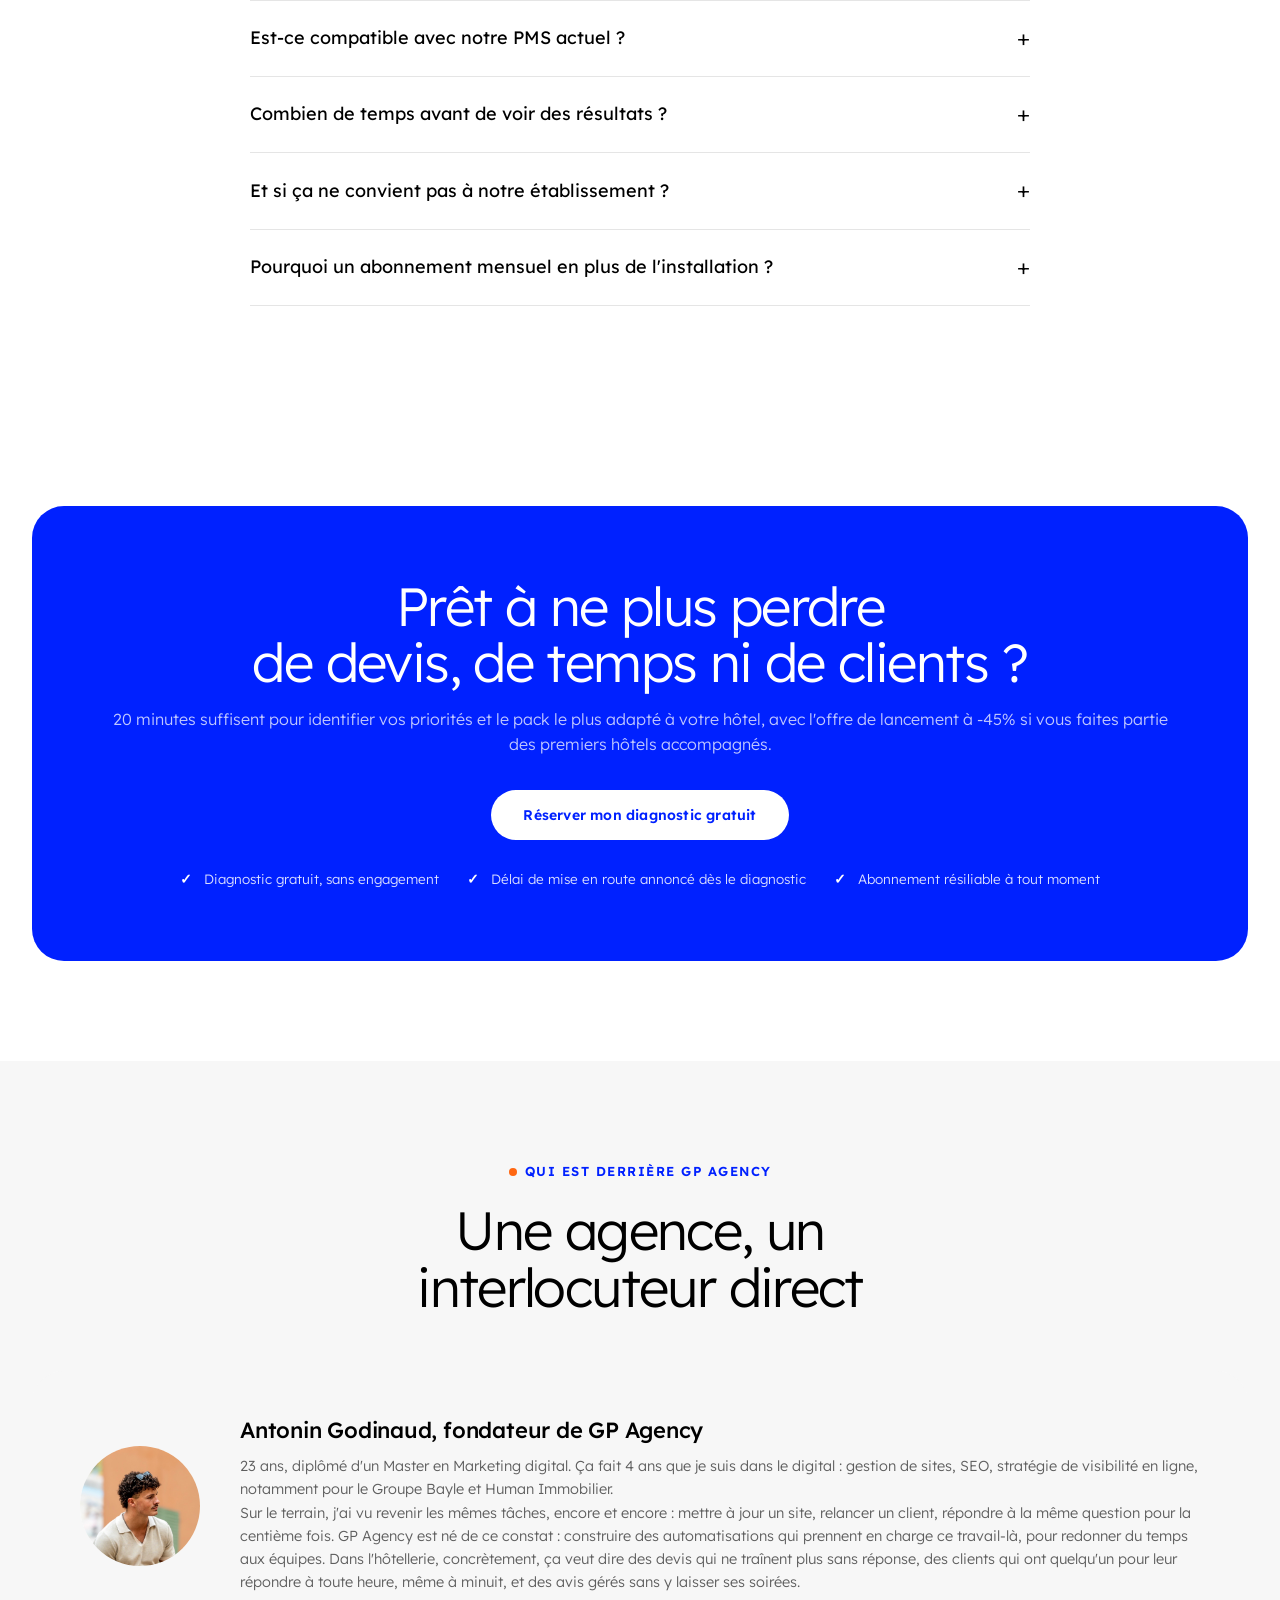
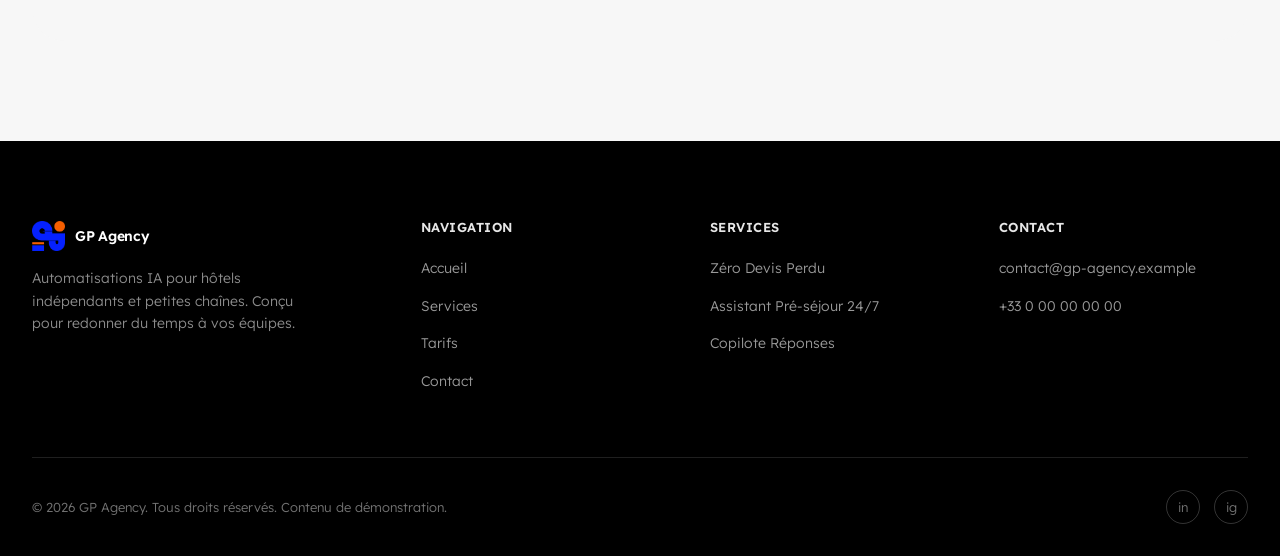
==== commit 064397a2: "Rend le bandeau -45% entierement cliquable et deploie le sticky de rappel Le bandeau marquee devient" ====
--- a/index.html
+++ b/index.html
@@ -10,14 +10,14 @@
 </head>
 <body>
 
-<div class="marquee">
+<a href="offre-lancement.html" class="marquee">
   <div class="marquee-track">
     <span>-45% pour nos premiers hôtels</span>
     <span>Mise en route en moins de 30 jours</span>
     <span>Diagnostic gratuit sous 48h</span>
     <span>Zéro effort de gestion pour vos équipes</span>
   </div>
-</div>
+</a>
 
 <header class="site">
   <nav class="container nav">
@@ -55,10 +55,10 @@
       <p class="hero-reassurance">Diagnostic gratuit, sans engagement, réponse sous 48h</p>
 
       <div class="hero-stats">
-        <div class="stat">
+        <a href="offre-lancement.html" class="stat stat-link">
           <div class="badge">-45%</div>
           <div class="label"><strong>Offre de lancement</strong>pour nos 3 premiers hôtels</div>
-        </div>
+        </a>
         <div class="stat">
           <div class="badge">24/7</div>
           <div class="label"><strong>Assistant pré-séjour</strong>toujours disponible pour vos clients</div>
@@ -225,25 +225,25 @@
 
       <div class="offer-stack">
         <div class="offer-stack-item">
-          <div class="offer-item">
+          <a href="tarifs.html#pack-starter" class="offer-item">
             <span class="offer-name">Starter</span>
             <span class="offer-price">1 500&nbsp;€ <small>+ 300&nbsp;€/mois</small></span>
             <span class="offer-hint">1 module au choix</span>
-          </div>
+          </a>
         </div>
         <div class="offer-stack-item">
-          <div class="offer-item featured">
+          <a href="tarifs.html#pack-pro" class="offer-item featured">
             <span class="offer-name">Pro · le plus choisi</span>
             <span class="offer-price">2 500&nbsp;€ <small>+ 450&nbsp;€/mois</small></span>
             <span class="offer-hint">2 modules au choix</span>
-          </div>
+          </a>
         </div>
         <div class="offer-stack-item">
-          <div class="offer-item">
+          <a href="tarifs.html#pack-signature" class="offer-item">
             <span class="offer-name">Signature</span>
             <span class="offer-price">3 500&nbsp;€ <small>+ 600&nbsp;€/mois</small></span>
             <span class="offer-hint">Les 3 modules inclus</span>
-          </div>
+          </a>
         </div>
       </div>
 
@@ -368,6 +368,14 @@
   </div>
 </footer>
 
+<div class="launch-sticky" id="launch-sticky">
+  <button type="button" class="launch-sticky-close" aria-label="Fermer le rappel de l'offre de lancement">&times;</button>
+  <a href="contact.html" class="launch-sticky-link">
+    <span class="launch-sticky-badge">-45%</span>
+    <span class="launch-sticky-text"><strong>Offre de lancement</strong>3 hôtels fondateurs seulement</span>
+  </a>
+</div>
+
 <script src="js/main.js"></script>
 </body>
 </html>
--- a/css/style.css
+++ b/css/style.css
@@ -173,6 +173,7 @@
 
 /* ---- Marquee ticker ---- */
 .marquee {
+  display: block;
   background: var(--blue);
   color: #fff;
   overflow: hidden;
@@ -181,6 +182,8 @@
   font-weight: 600;
   letter-spacing: 0.5px;
   text-transform: uppercase;
+  text-decoration: none;
+  cursor: pointer;
 }
 .marquee-track {
   display: inline-flex;
@@ -289,9 +292,14 @@
   display: flex; align-items: center; justify-content: center;
   font-size: 13px; font-weight: 700; color: var(--blue);
   flex-shrink: 0;
+  transition: transform .3s var(--ease-out-quint);
 }
 .stat .label { font-size: 13px; line-height: 1.3; color: rgba(0,0,0,0.6); }
 .stat .label strong { display: block; color: var(--ink); font-size: 14px; }
+a.stat { color: inherit; text-decoration: none; }
+a.stat.stat-link .label strong { text-decoration: underline; text-decoration-color: rgba(0,0,0,0.25); }
+a.stat.stat-link:hover .badge { transform: scale(1.08); }
+a.stat.stat-link:hover .label strong { text-decoration-color: var(--ink); }
 
 .hero-visual {
   margin-top: 64px;
@@ -549,6 +557,7 @@
 .pack-stack-item {
   position: sticky;
   top: calc(var(--nav-h) + 24px);
+  scroll-margin-top: calc(var(--nav-h) + 24px);
 }
 .pack-stack-item .pricing-card {
   height: auto;
@@ -609,16 +618,51 @@
   gap: 8px;
   text-align: center;
   box-shadow: 0 30px 70px -24px rgba(0,0,0,0.28);
-}
-.offer-item.featured { background: linear-gradient(135deg, var(--blue) 0%, #000d66 100%); color: #fff; border-color: transparent; box-shadow: 0 30px 70px -20px rgba(0,33,255,0.3); transition: border-color .3s, box-shadow .3s; }
+  transition: transform .45s var(--ease-out-quint), box-shadow .45s var(--ease-out-quint), border-color .45s var(--ease-out-quint);
+  color: inherit;
+  text-decoration: none;
+  cursor: pointer;
+}
+.offer-item:hover {
+  transform: translateY(-10px);
+  border-color: var(--blue);
+  box-shadow: 0 30px 56px -16px rgba(0,33,255,0.22);
+}
+.offer-item.featured { background: linear-gradient(135deg, var(--blue) 0%, #000d66 100%); color: #fff; border-color: transparent; box-shadow: 0 30px 70px -20px rgba(0,33,255,0.3); }
 .offer-item.featured:hover { border-color: var(--orange); box-shadow: 0 30px 60px -14px rgba(255,103,17,0.5), 0 0 0 1px rgba(255,103,17,0.35); }
 .offer-name { font-size: 13px; font-weight: 600; text-transform: uppercase; letter-spacing: 1px; color: var(--blue); }
 .offer-item.featured .offer-name { color: #fff; }
-.offer-price { font-family: var(--font-display); font-size: 28px; font-weight: 500; letter-spacing: -0.01em; }
+.offer-price { font-family: var(--font-display); font-size: 28px; font-weight: 500; letter-spacing: -0.01em; transform-origin: center; transition: transform .45s var(--ease-out-quint); }
+.offer-item:hover .offer-price { transform: scale(1.05); }
 .offer-price small { font-size: 14px; font-weight: 400; color: rgba(0,0,0,0.5); }
 .offer-item.featured .offer-price small { color: rgba(255,255,255,0.55); }
 .offer-hint { font-size: 13.5px; color: rgba(0,0,0,0.55); margin-top: 4px; }
 .offer-item.featured .offer-hint { color: rgba(255,255,255,0.65); }
+
+/* ---- Deal (offre-lancement.html) : steps + mini-cartes tarifs à -45% ---- */
+.deal-grid {
+  display: grid;
+  grid-template-columns: 1.5fr 1fr;
+  gap: 24px 56px;
+  align-items: start;
+}
+.deal-cards {
+  display: flex;
+  flex-direction: column;
+  gap: 14px;
+}
+.offer-item.compact {
+  padding: 20px 24px;
+  gap: 4px;
+  box-shadow: 0 20px 40px -18px rgba(0,0,0,0.2);
+}
+.offer-item.compact.featured { box-shadow: 0 20px 44px -16px rgba(0,33,255,0.32); }
+.offer-item.compact .offer-price { font-size: 21px; }
+.offer-item.compact .offer-price s { font-size: 14px; font-weight: 400; opacity: 0.55; margin-right: 4px; text-decoration-thickness: 1px; }
+.offer-item.compact .offer-price small { display: block; margin-top: 2px; }
+@media (max-width: 980px) {
+  .deal-grid { grid-template-columns: 1fr; }
+}
 
 /* Même logique que le pack-stack de tarifs.html : le scroll empilé reste
    sur mobile/tablette, desktop revient aux 3 cartes côte à côte. */
@@ -928,6 +972,69 @@
   .logo-strip .marks { width: 100%; }
 }
 
+/* ---- Rappel sticky de l'offre de lancement (bas droite) ---- */
+.launch-sticky {
+  position: fixed;
+  right: 24px;
+  bottom: 24px;
+  z-index: 80;
+  display: flex;
+  align-items: center;
+  background: var(--paper);
+  border: 1.5px solid var(--blue);
+  border-radius: 999px;
+  box-shadow: 0 20px 44px -14px rgba(0,33,255,0.28);
+  opacity: 0;
+  transform: translateY(16px) scale(0.94);
+  pointer-events: none;
+  transition: opacity .35s var(--ease-out-quint), transform .35s var(--ease-out-quint);
+}
+.launch-sticky.visible { opacity: 1; transform: none; pointer-events: auto; }
+.launch-sticky.closed { display: none !important; }
+.launch-sticky-link {
+  display: flex;
+  align-items: center;
+  gap: 12px;
+  padding: 8px 20px 8px 8px;
+  color: var(--ink);
+  text-decoration: none;
+}
+.launch-sticky-badge {
+  background: var(--orange);
+  color: #fff;
+  font-family: var(--font-display);
+  font-weight: 600;
+  font-size: 14px;
+  border-radius: 999px;
+  padding: 9px 14px;
+  flex-shrink: 0;
+}
+.launch-sticky-text { font-size: 12.5px; line-height: 1.3; color: rgba(0,0,0,0.55); white-space: nowrap; }
+.launch-sticky-text strong { display: block; color: var(--ink); font-size: 13.5px; }
+.launch-sticky-close {
+  position: absolute;
+  top: -8px;
+  right: -8px;
+  width: 22px;
+  height: 22px;
+  border-radius: 50%;
+  background: #fff;
+  color: var(--ink);
+  border: 1px solid rgba(0,0,0,0.12);
+  font-size: 14px;
+  line-height: 1;
+  cursor: pointer;
+  display: flex;
+  align-items: center;
+  justify-content: center;
+}
+.launch-sticky-close:hover { background: var(--orange); color: #fff; }
+@media (max-width: 600px) {
+  .launch-sticky { right: 14px; bottom: 14px; }
+  .launch-sticky-text { display: none; }
+  .launch-sticky-link { padding: 8px; }
+}
+
 /* Point bleu qui suit le curseur */
 .cursor-dot {
   position: fixed;
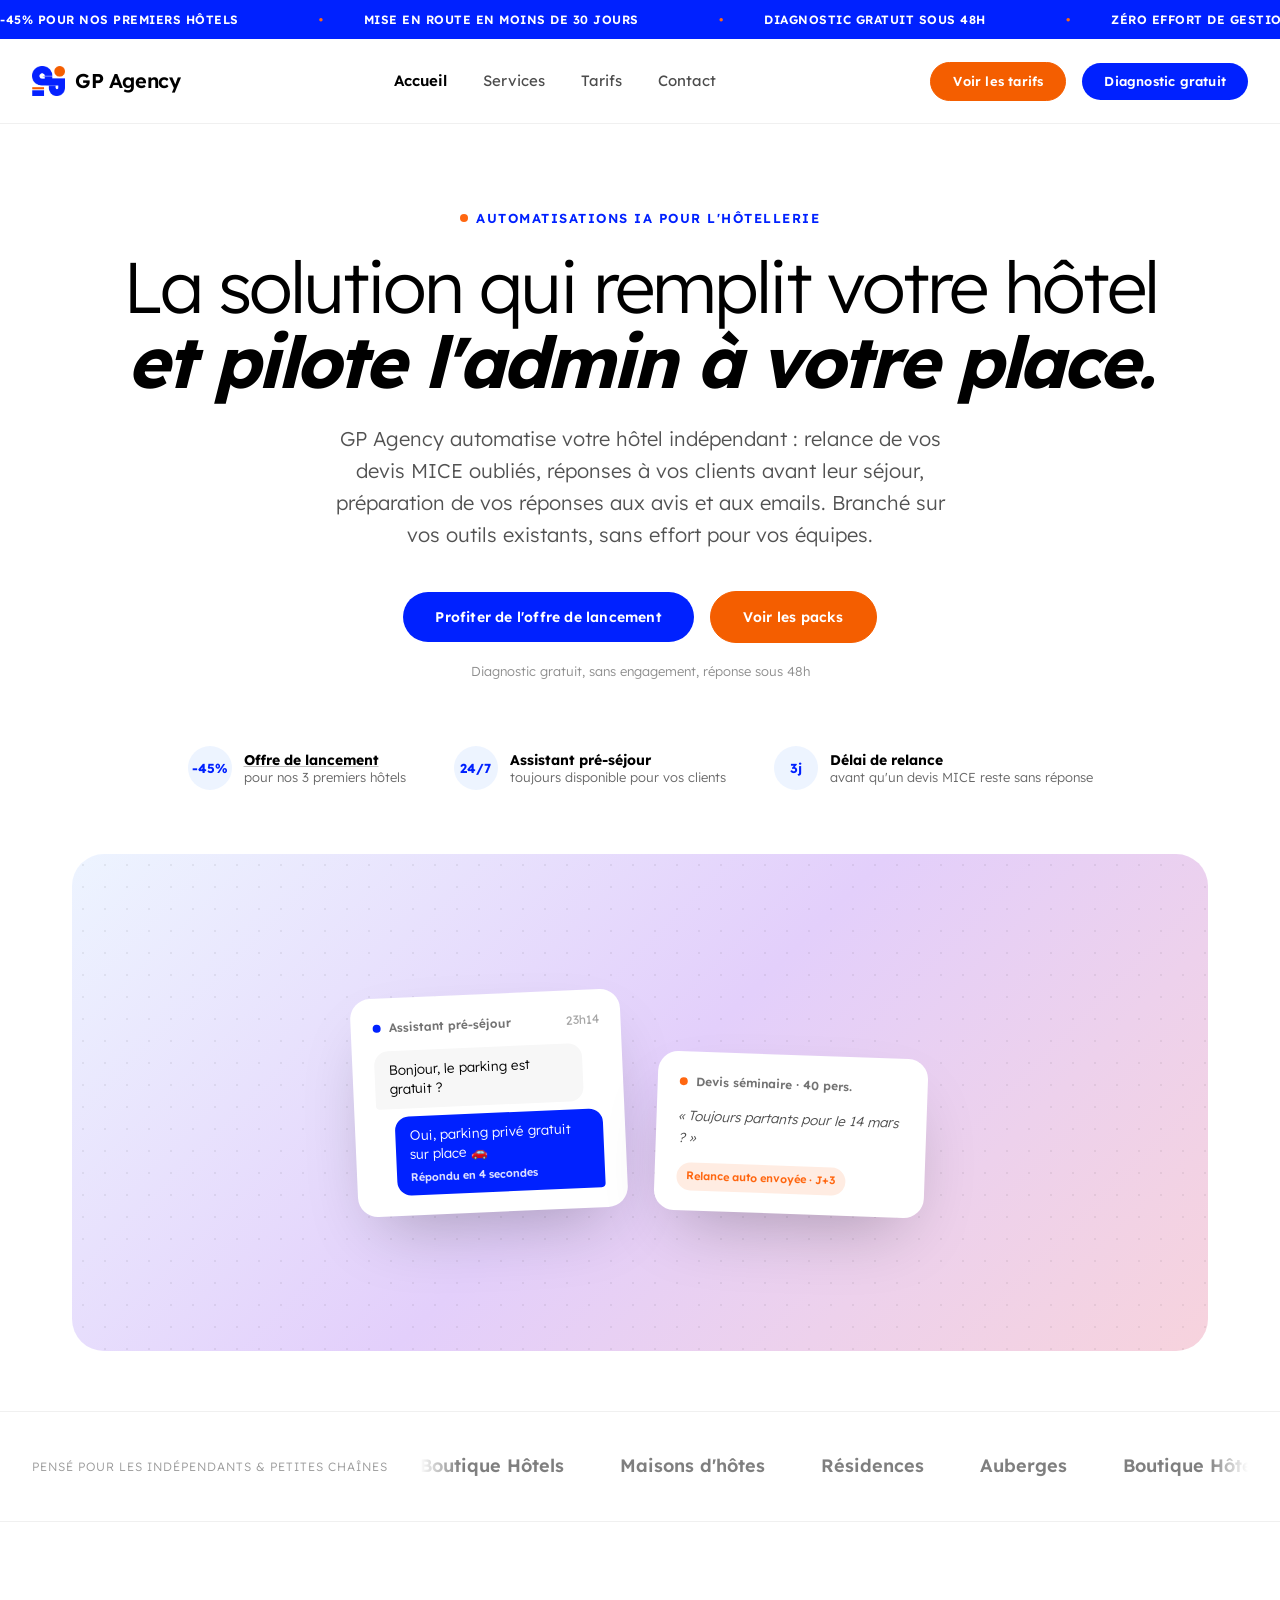
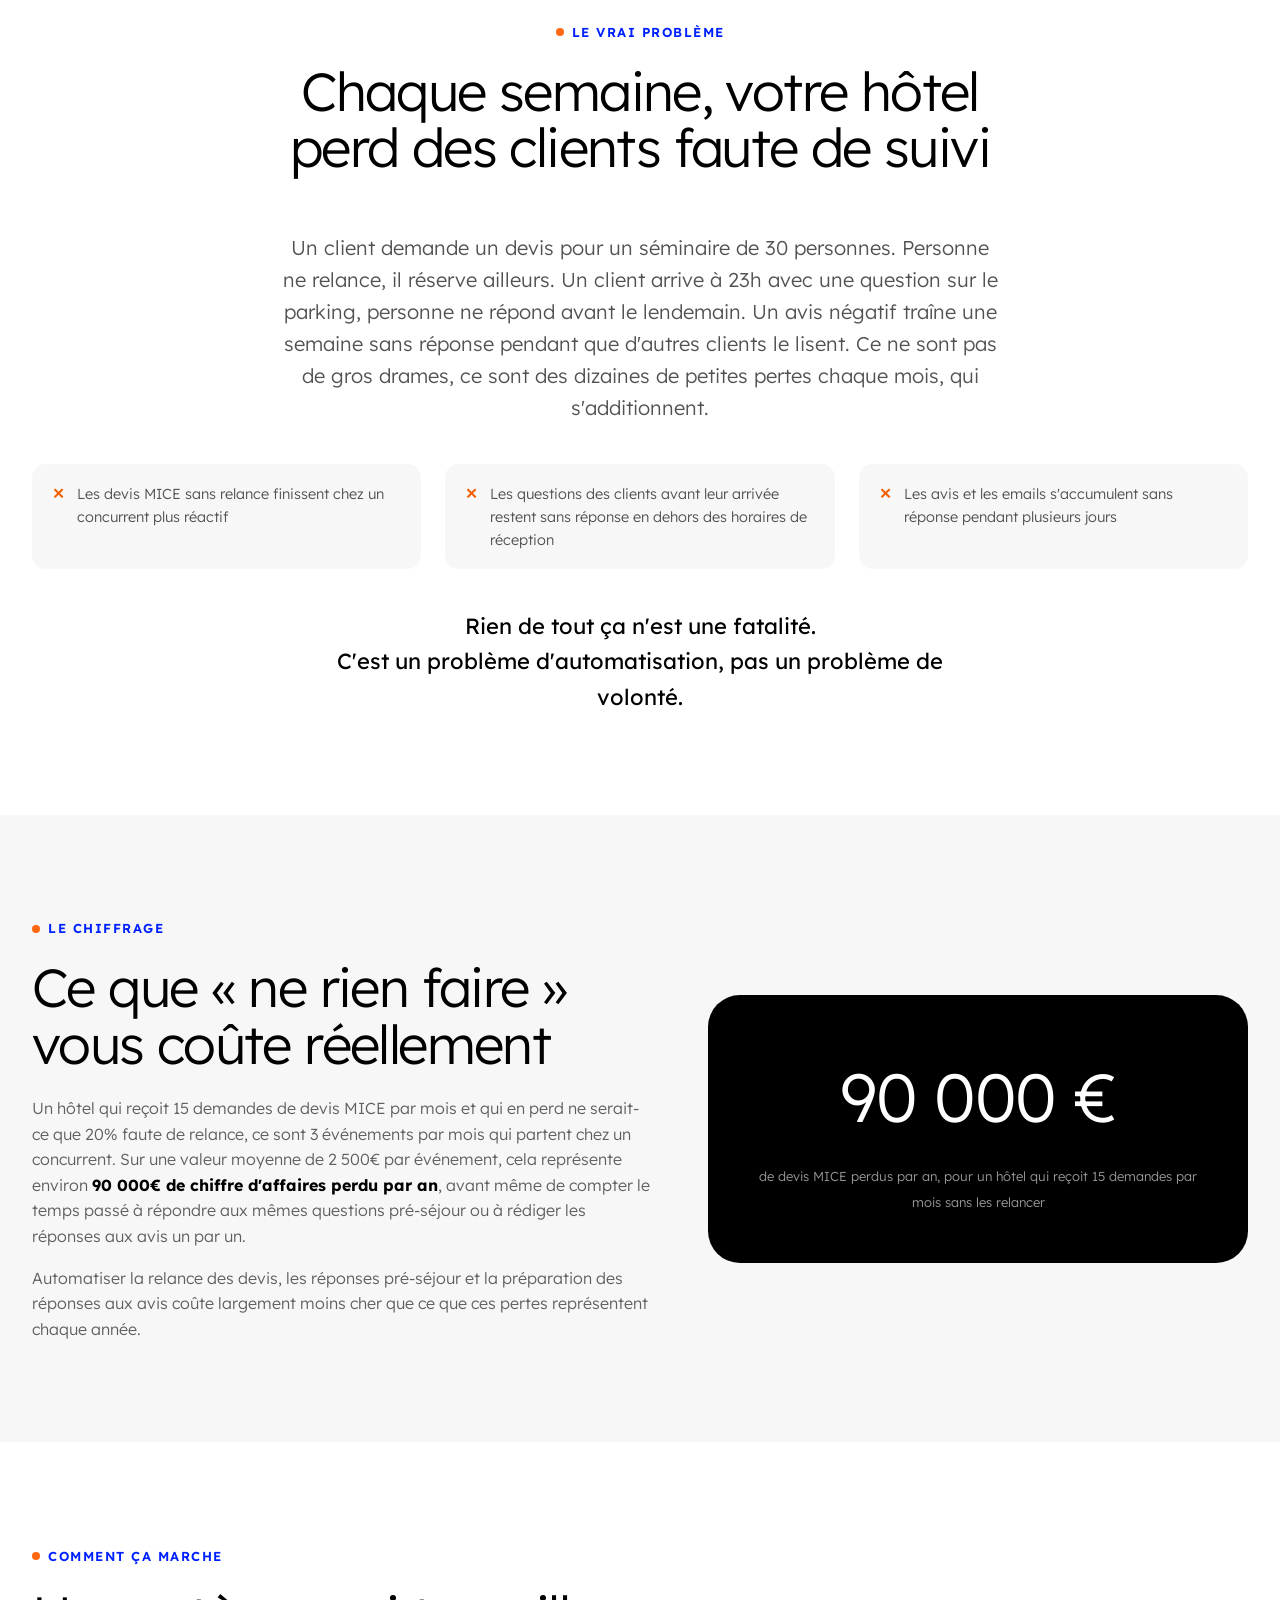
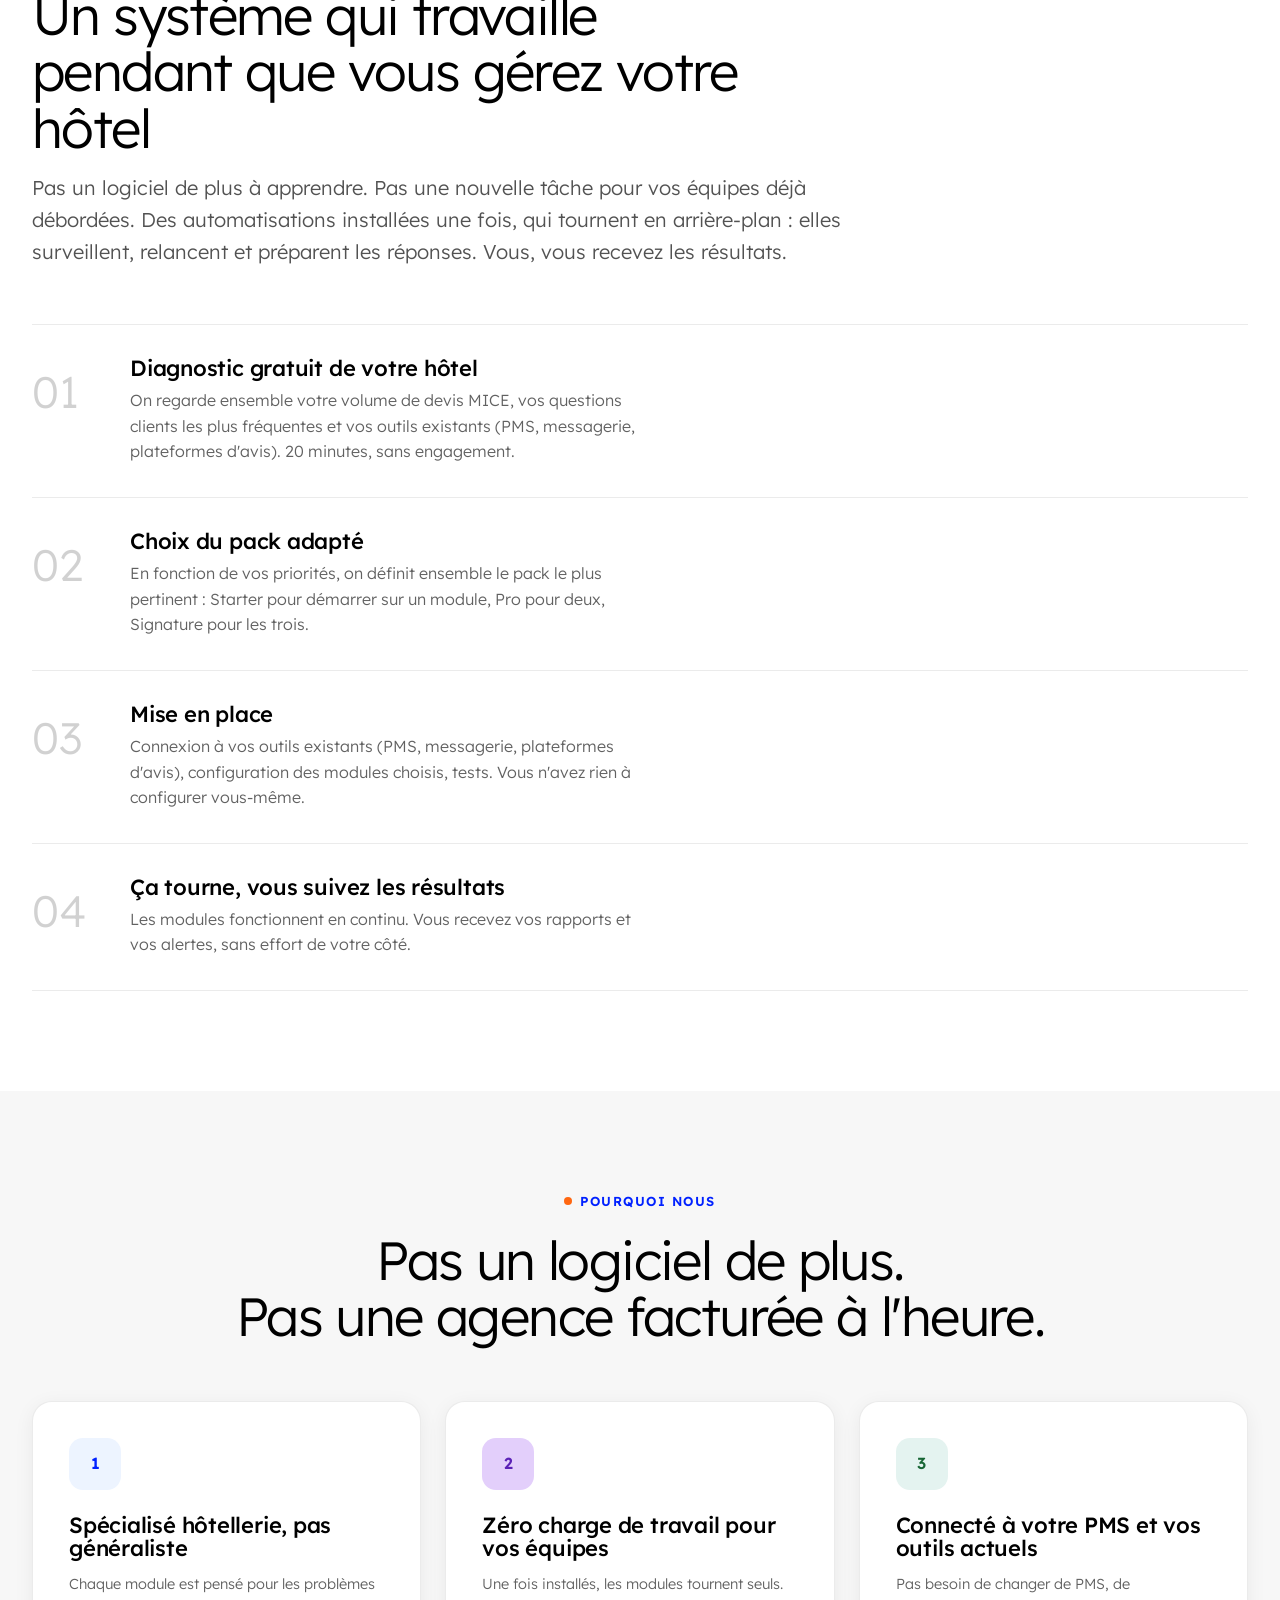
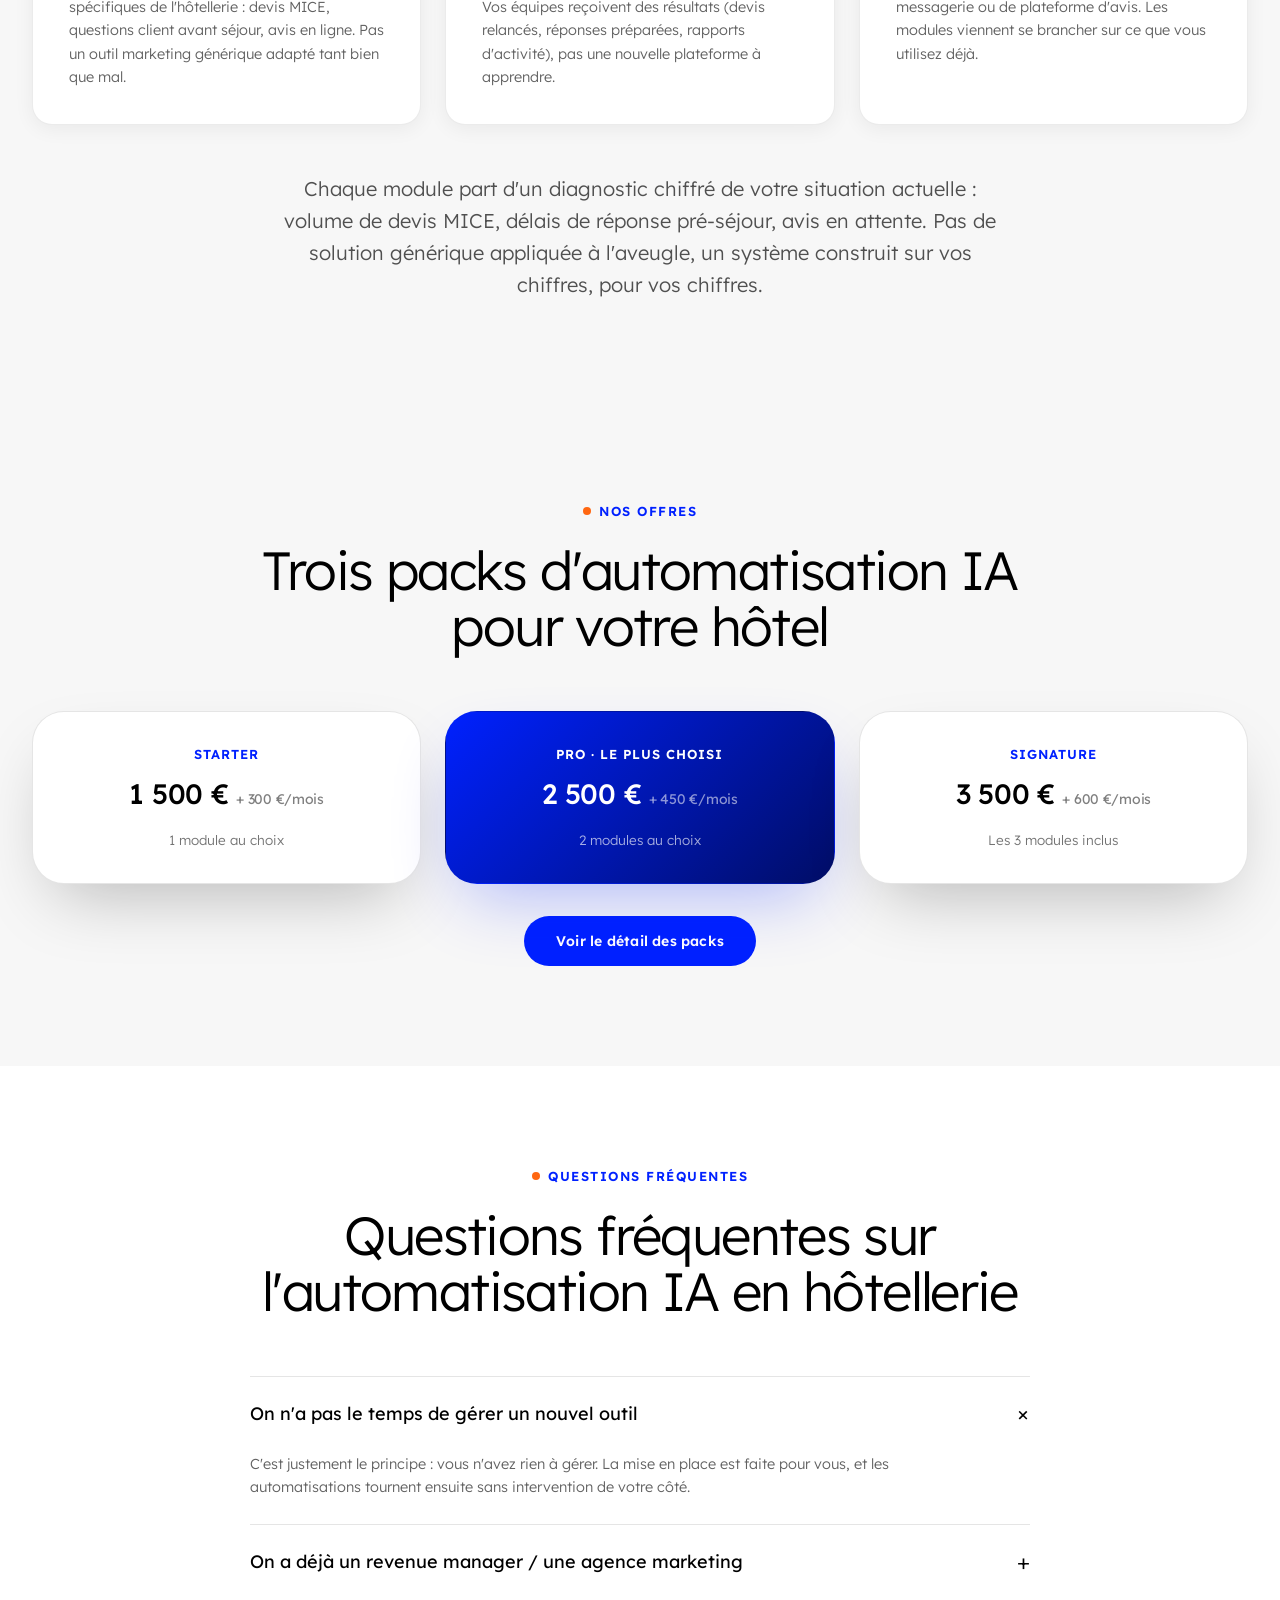
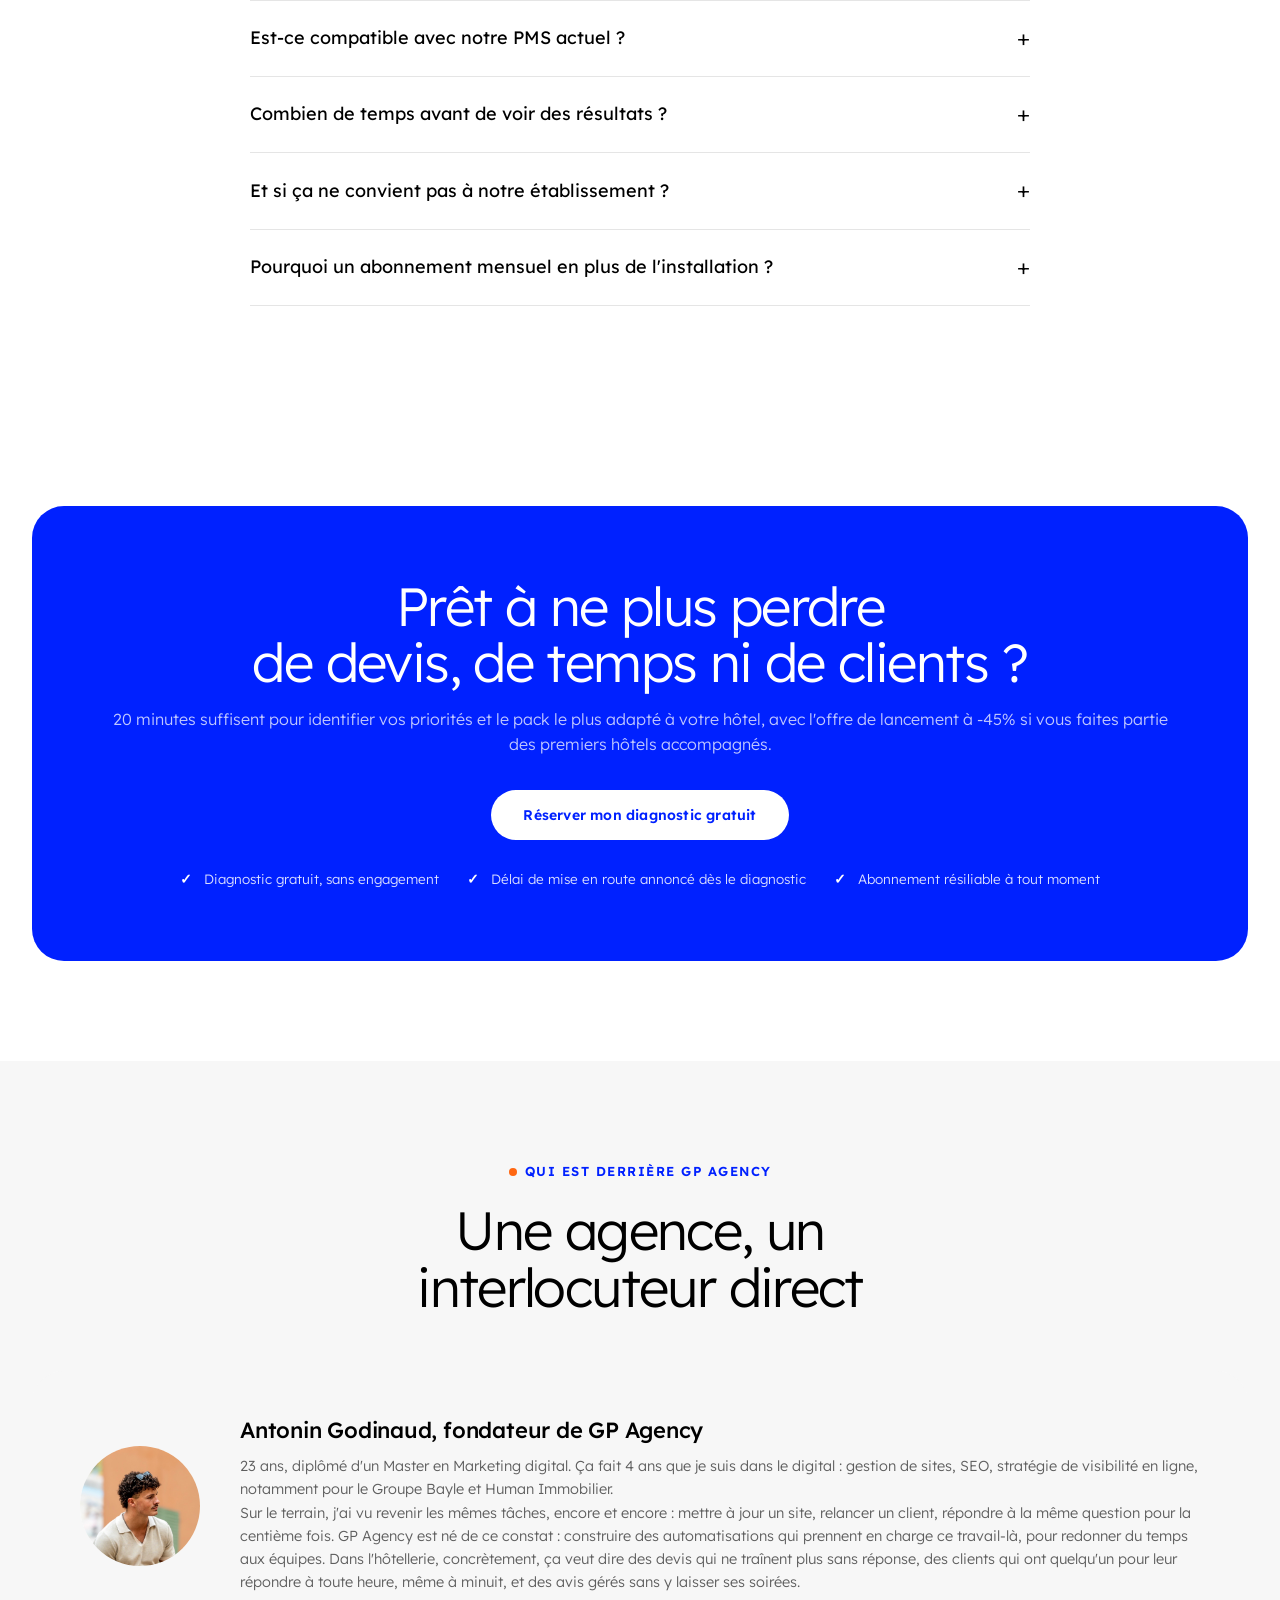
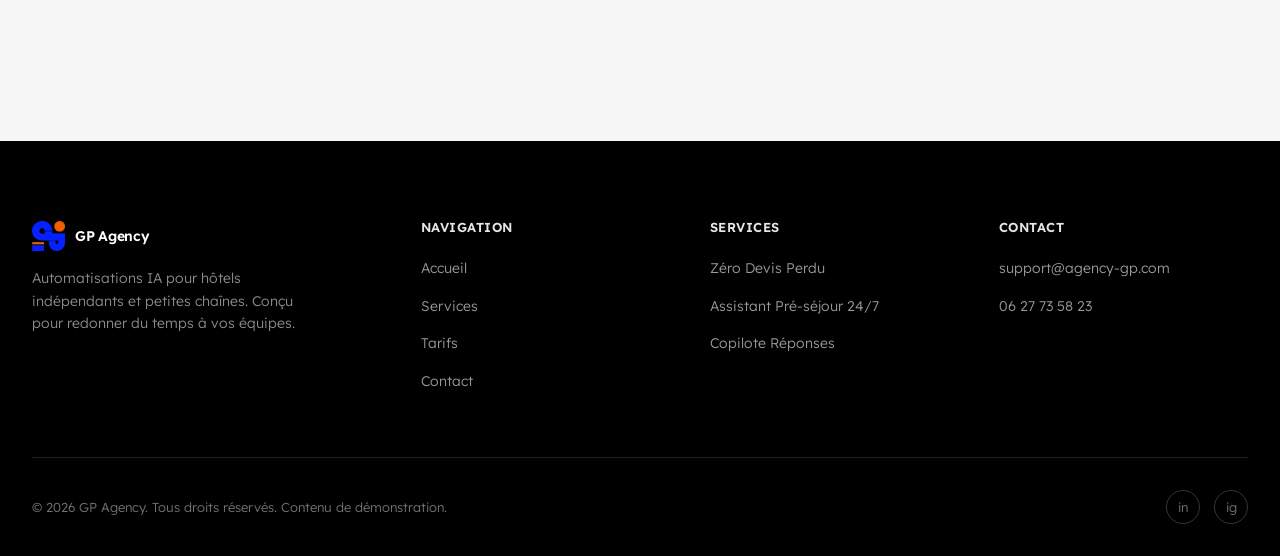
==== commit c1f73495: "Met a jour les coordonnees de contact (email et telephone) Remplace l'email et le telephone de demon" ====
--- a/index.html
+++ b/index.html
@@ -353,8 +353,8 @@
       <div>
         <h4>Contact</h4>
         <ul>
-          <li><a href="mailto:contact@gp-agency.example">contact@gp-agency.example</a></li>
-          <li><a href="tel:+33000000000">+33 0 00 00 00 00</a></li>
+          <li><a href="mailto:support@agency-gp.com">support@agency-gp.com</a></li>
+          <li><a href="tel:+33627735823">06 27 73 58 23</a></li>
         </ul>
       </div>
     </div>
@@ -370,7 +370,7 @@
 
 <div class="launch-sticky" id="launch-sticky">
   <button type="button" class="launch-sticky-close" aria-label="Fermer le rappel de l'offre de lancement">&times;</button>
-  <a href="contact.html" class="launch-sticky-link">
+  <a href="offre-lancement.html" class="launch-sticky-link">
     <span class="launch-sticky-badge">-45%</span>
     <span class="launch-sticky-text"><strong>Offre de lancement</strong>3 hôtels fondateurs seulement</span>
   </a>
--- a/css/style.css
+++ b/css/style.css
@@ -1000,7 +1000,7 @@
   text-decoration: none;
 }
 .launch-sticky-badge {
-  background: var(--orange);
+  background: linear-gradient(135deg, var(--blue) 0%, #000d66 100%);
   color: #fff;
   font-family: var(--font-display);
   font-weight: 600;
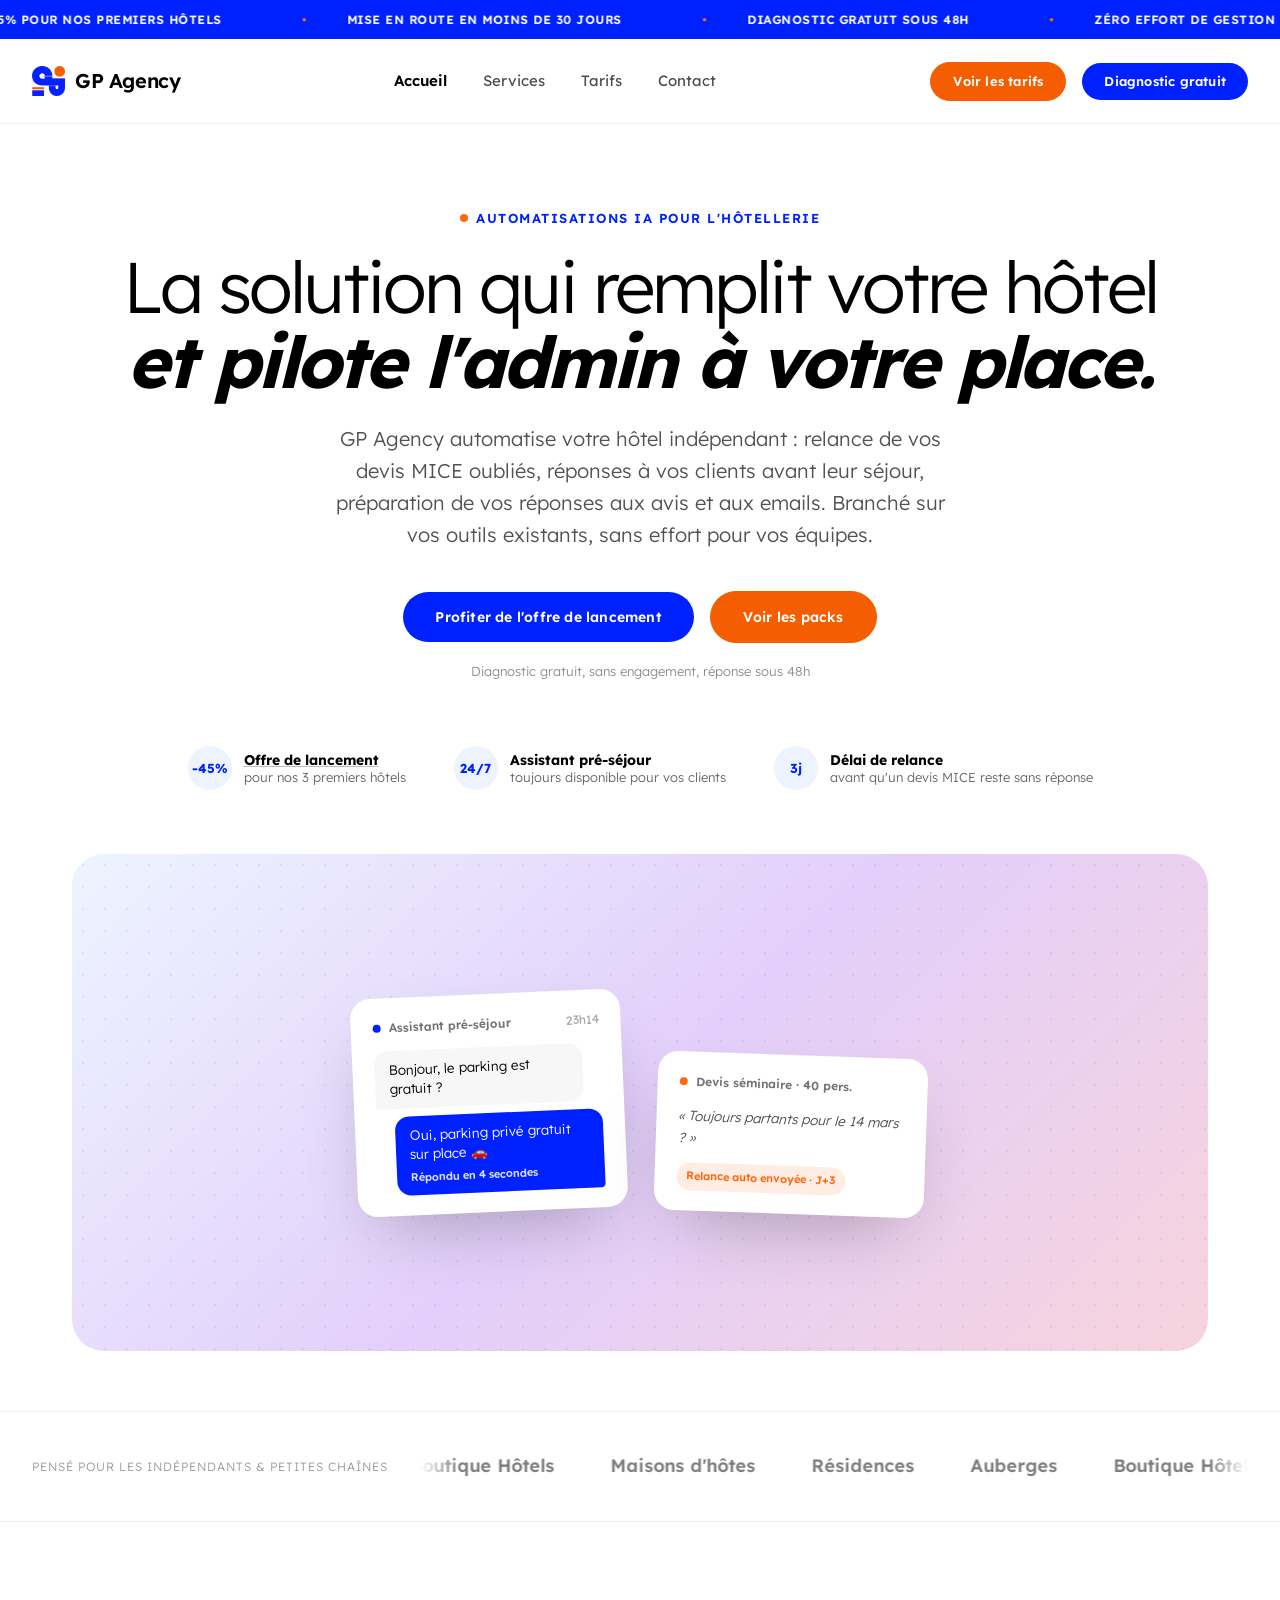
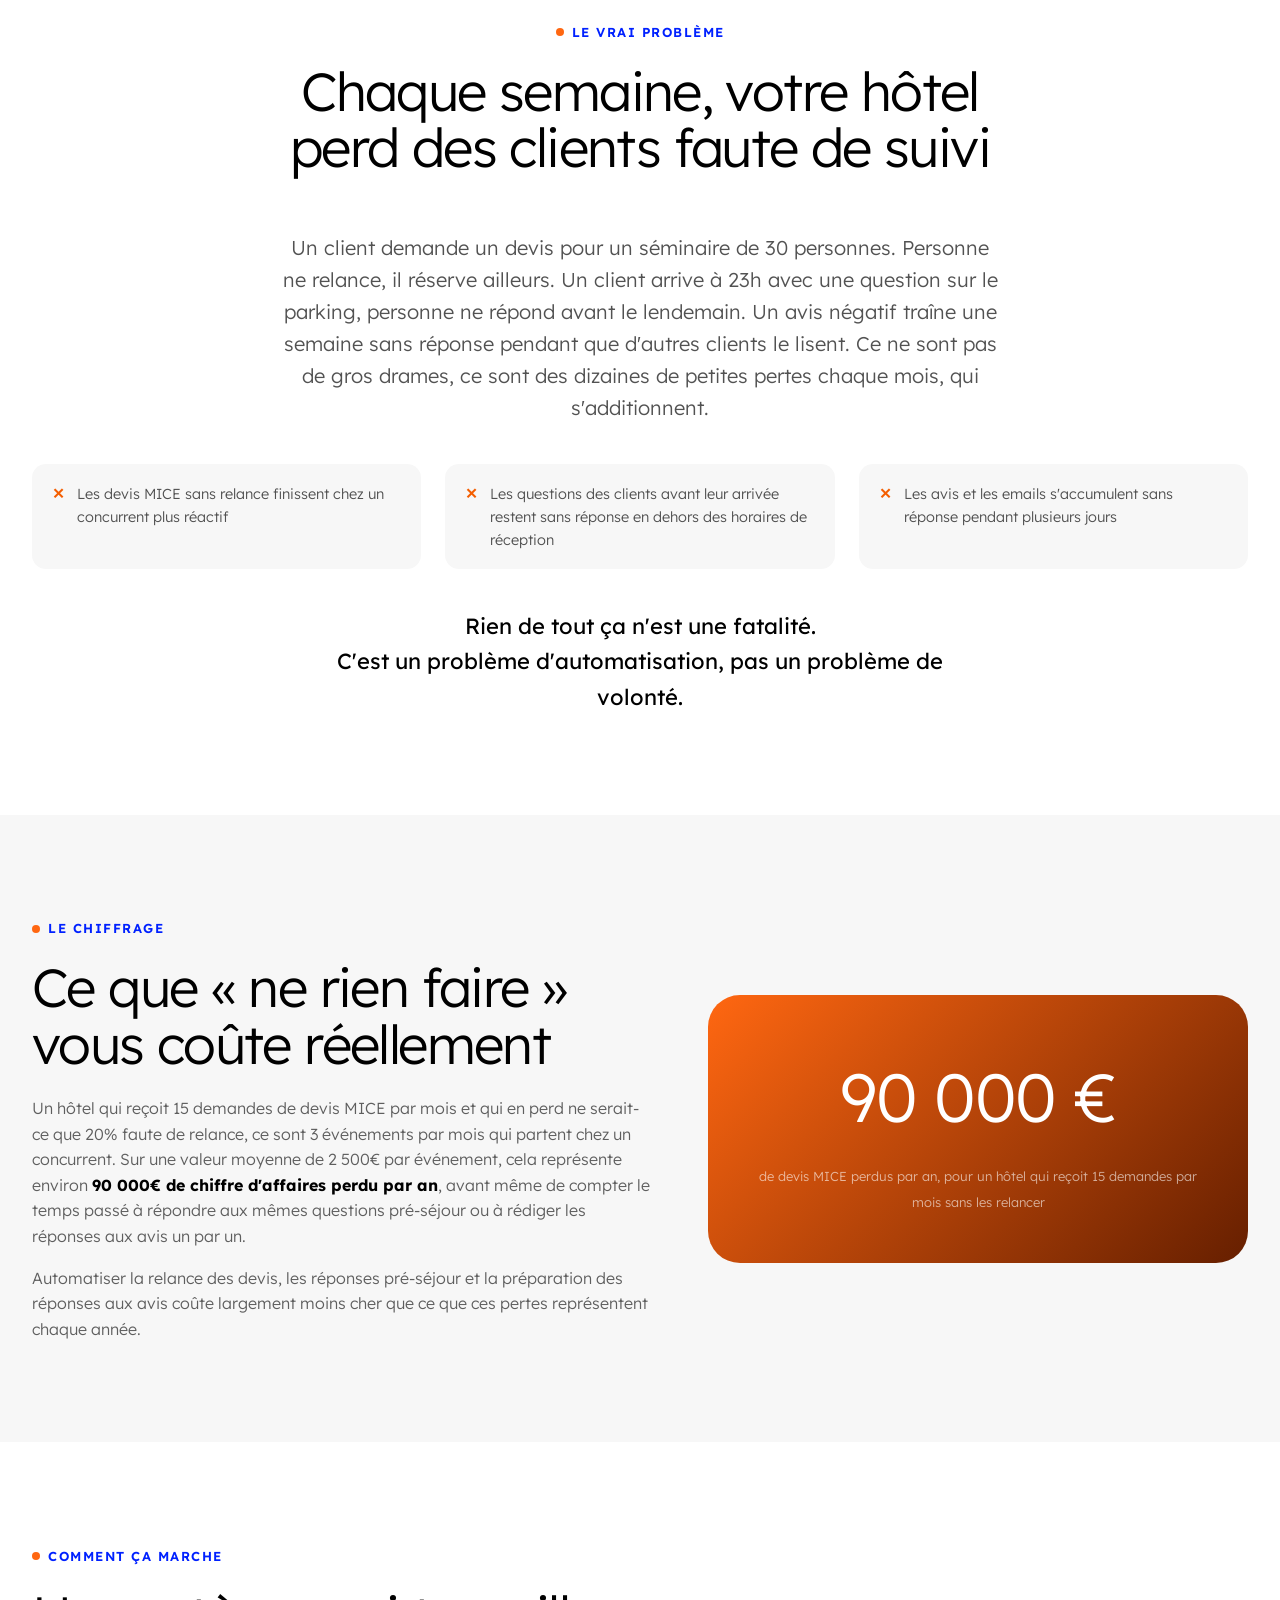
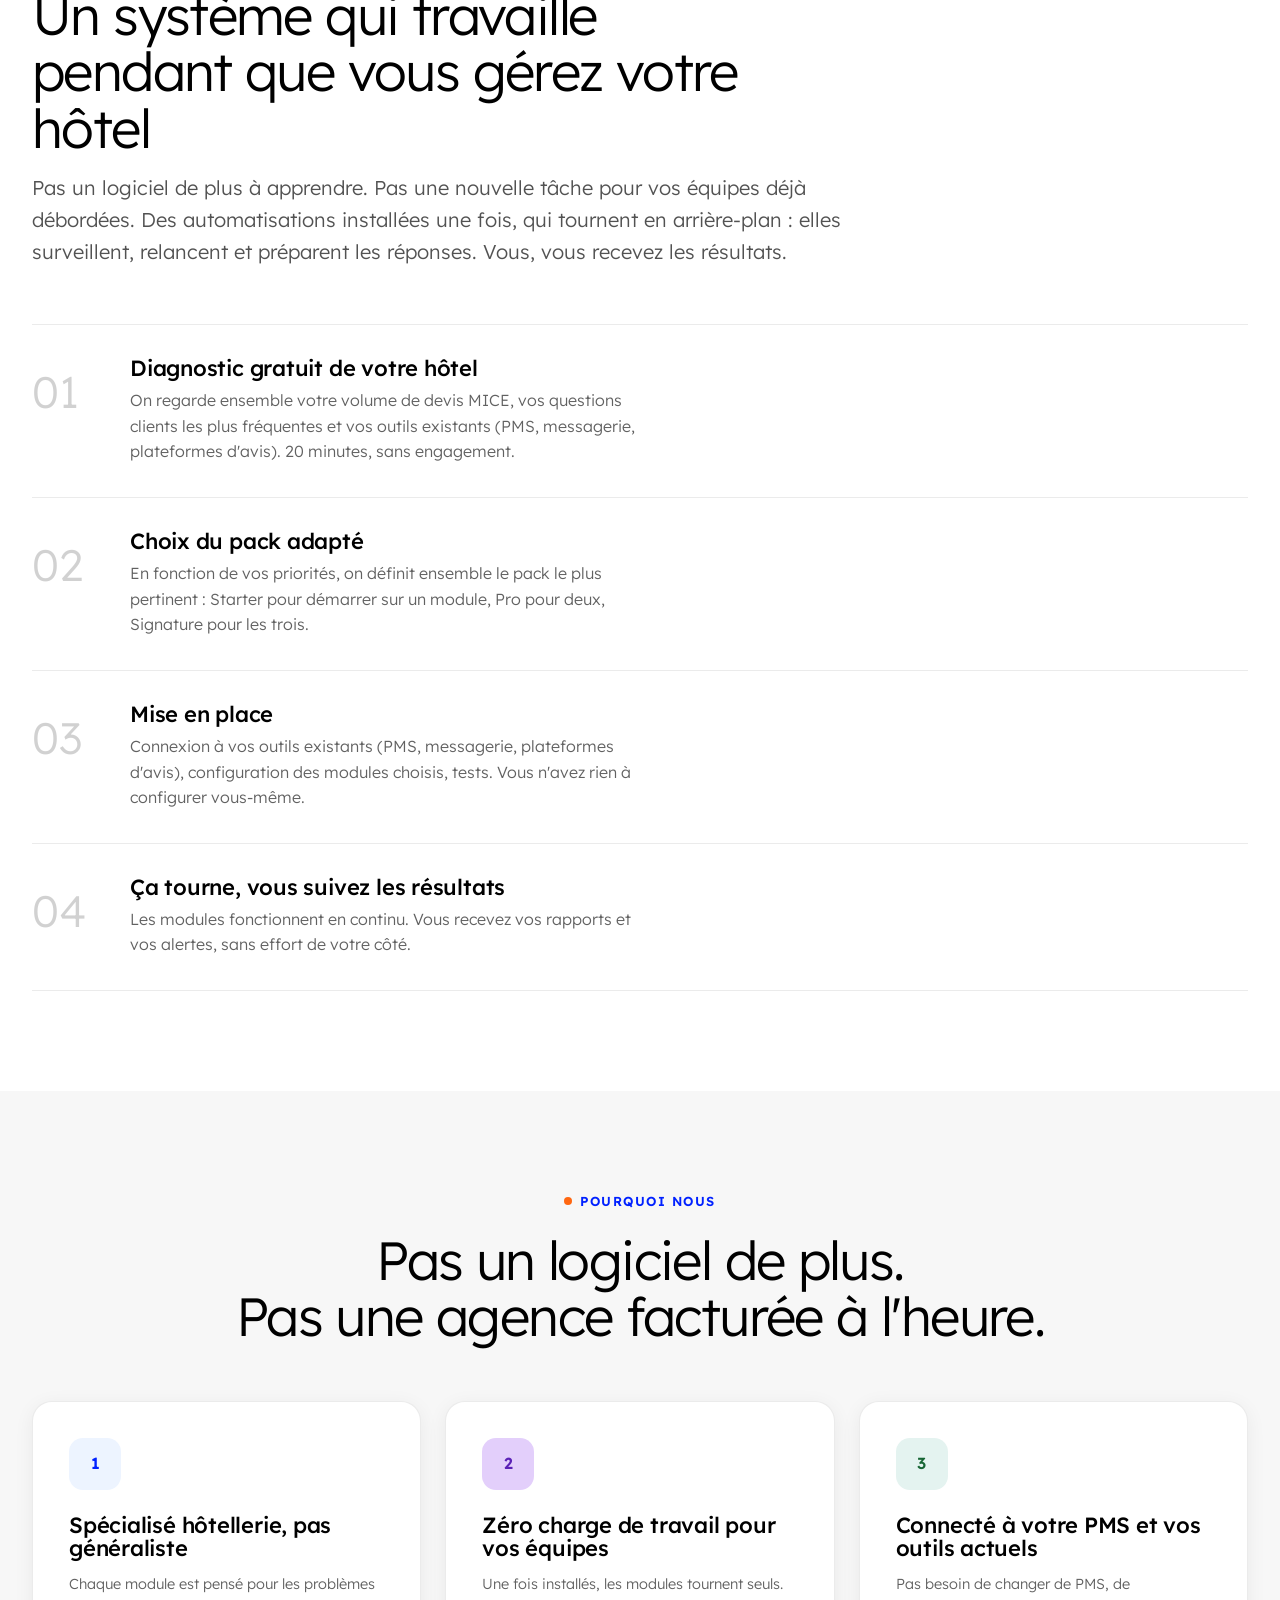
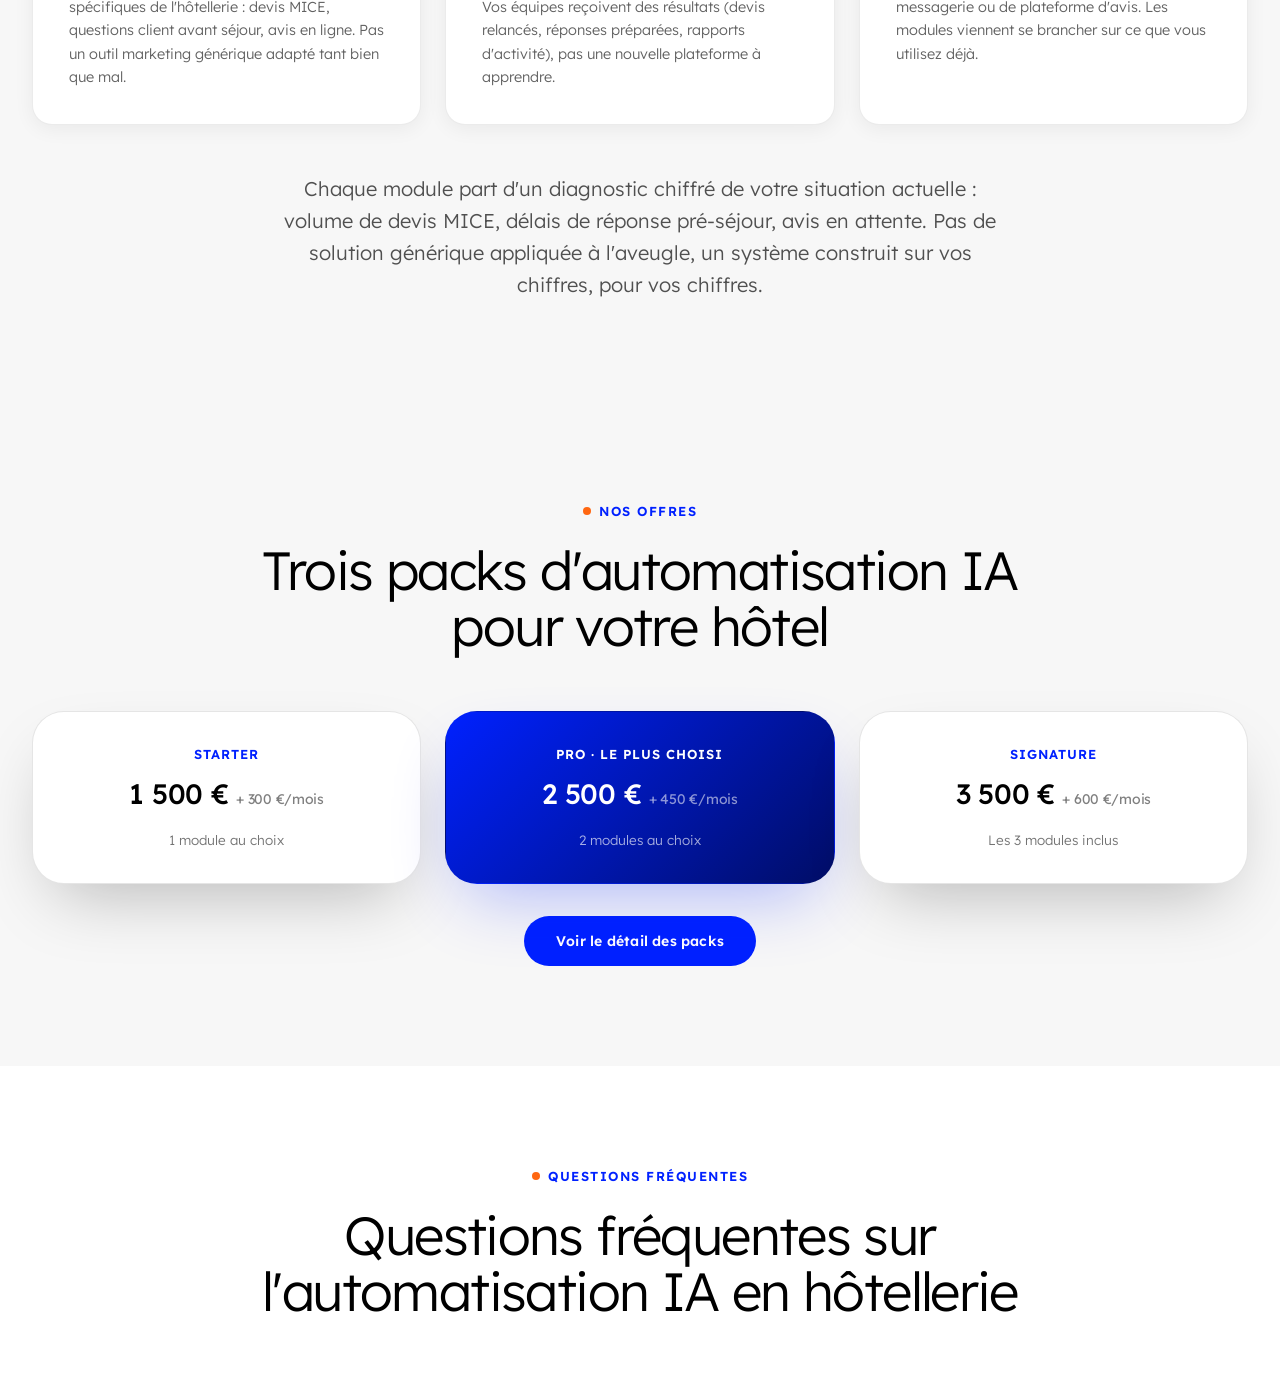
==== commit b9e641da: "Renomme index en accueil, degrade orange sur le chiffrage, config Vercel - index.html devient accuei" ====
--- a/index.html
+++ b/index.html
@@ -2,380 +2,11 @@
 <html lang="fr">
 <head>
 <meta charset="UTF-8">
-<meta name="viewport" content="width=device-width, initial-scale=1.0">
-<title>GP Agency | Automatisations IA pour l'hôtellerie</title>
-<meta name="description" content="GP Agency automatise l'hôtellerie : relance des devis MICE oubliés, réponses aux clients avant leur séjour, préparation des réponses aux avis et emails. Offre de lancement -45%.">
-<link rel="icon" type="image/png" href="assets/logo.png">
-<link rel="stylesheet" href="css/style.css">
+<meta http-equiv="refresh" content="0; url=accueil.html">
+<link rel="canonical" href="accueil.html">
+<title>GP Agency</title>
 </head>
 <body>
-
-<a href="offre-lancement.html" class="marquee">
-  <div class="marquee-track">
-    <span>-45% pour nos premiers hôtels</span>
-    <span>Mise en route en moins de 30 jours</span>
-    <span>Diagnostic gratuit sous 48h</span>
-    <span>Zéro effort de gestion pour vos équipes</span>
-  </div>
-</a>
-
-<header class="site">
-  <nav class="container nav">
-    <a href="index.html" class="logo"><img src="assets/logo.png" alt="GP Agency" class="logo-mark">GP Agency</a>
-    <div class="nav-links" id="nav-links">
-      <a href="index.html" class="active">Accueil</a>
-      <a href="services.html">Services</a>
-      <a href="tarifs.html">Tarifs</a>
-      <a href="contact.html">Contact</a>
-      <div class="nav-links-cta">
-        <a href="tarifs.html" class="btn btn-orange">Voir les tarifs</a>
-        <a href="contact.html" class="btn btn-primary">Diagnostic gratuit</a>
-      </div>
-    </div>
-    <div class="nav-cta">
-      <a href="tarifs.html" class="btn btn-orange btn-sm">Voir les tarifs</a>
-      <a href="contact.html" class="btn btn-primary btn-sm">Diagnostic gratuit</a>
-    </div>
-    <button class="nav-toggle" aria-label="Ouvrir le menu"><span></span><span></span><span></span></button>
-  </nav>
-</header>
-
-<main>
-
-  <!-- HERO -->
-  <section class="hero">
-    <div class="container">
-      <div class="eyebrow">Automatisations IA pour l'hôtellerie</div>
-      <h1 style="font-size:clamp(38px,5.6vw,76px);">La solution qui remplit votre hôtel<br><em>et pilote l'admin à votre place.</em></h1>
-      <p class="lead">GP Agency automatise votre hôtel indépendant : relance de vos devis MICE oubliés, réponses à vos clients avant leur séjour, préparation de vos réponses aux avis et aux emails. Branché sur vos outils existants, sans effort pour vos équipes.</p>
-      <div class="hero-actions">
-        <a href="offre-lancement.html" class="btn btn-primary">Profiter de l'offre de lancement</a>
-        <a href="tarifs.html" class="btn btn-orange">Voir les packs</a>
-      </div>
-      <p class="hero-reassurance">Diagnostic gratuit, sans engagement, réponse sous 48h</p>
-
-      <div class="hero-stats">
-        <a href="offre-lancement.html" class="stat stat-link">
-          <div class="badge">-45%</div>
-          <div class="label"><strong>Offre de lancement</strong>pour nos 3 premiers hôtels</div>
-        </a>
-        <div class="stat">
-          <div class="badge">24/7</div>
-          <div class="label"><strong>Assistant pré-séjour</strong>toujours disponible pour vos clients</div>
-        </div>
-        <div class="stat">
-          <div class="badge">3j</div>
-          <div class="label"><strong>Délai de relance</strong>avant qu'un devis MICE reste sans réponse</div>
-        </div>
-      </div>
-
-      <div class="hero-visual" aria-hidden="true">
-        <div class="hero-mock hero-mock-chat">
-          <div class="hero-mock-head">
-            <span class="hero-mock-dot"></span>
-            <span>Assistant pré-séjour</span>
-            <span class="hero-mock-time">23h14</span>
-          </div>
-          <div class="hero-mock-bubble guest">Bonjour, le parking est gratuit ?</div>
-          <div class="hero-mock-bubble ai">Oui, parking privé gratuit sur place 🚗<span class="hero-mock-tag">Répondu en 4 secondes</span></div>
-        </div>
-        <div class="hero-mock hero-mock-mail">
-          <div class="hero-mock-head">
-            <span class="hero-mock-dot orange"></span>
-            <span>Devis séminaire · 40 pers.</span>
-          </div>
-          <p class="hero-mock-mail-line">« Toujours partants pour le 14 mars ? »</p>
-          <span class="hero-mock-tag orange">Relance auto envoyée · J+3</span>
-        </div>
-      </div>
-    </div>
-  </section>
-
-  <!-- LOGO STRIP -->
-  <section class="logo-strip">
-    <div class="container">
-      <span class="caption">Pensé pour les indépendants &amp; petites chaînes</span>
-      <div class="marks">
-        <div class="marks-track">
-          <span>Boutique&nbsp;Hôtels</span>
-          <span>Maisons&nbsp;d'hôtes</span>
-          <span>Résidences</span>
-          <span>Auberges</span>
-        </div>
-      </div>
-    </div>
-  </section>
-
-  <!-- PROBLÈME -->
-  <section class="section">
-    <div class="container">
-      <div class="section-head center" style="margin-left:auto;margin-right:auto;max-width:720px;">
-        <div class="eyebrow" style="justify-content:center;display:flex;">Le vrai problème</div>
-        <h2>Chaque semaine, votre hôtel<br>perd des clients faute de suivi</h2>
-      </div>
-      <p class="lead" style="max-width:720px;margin:0 auto;text-align:center;">Un client demande un devis pour un séminaire de 30 personnes. Personne ne relance, il réserve ailleurs. Un client arrive à 23h avec une question sur le parking, personne ne répond avant le lendemain. Un avis négatif traîne une semaine sans réponse pendant que d'autres clients le lisent. Ce ne sont pas de gros drames, ce sont des dizaines de petites pertes chaque mois, qui s'additionnent.</p>
-
-      <ul class="symptom-list">
-        <li>Les devis MICE sans relance finissent chez un concurrent plus réactif</li>
-        <li>Les questions des clients avant leur arrivée restent sans réponse en dehors des horaires de réception</li>
-        <li>Les avis et les emails s'accumulent sans réponse pendant plusieurs jours</li>
-      </ul>
-
-      <p class="transition-line">Rien de tout ça n'est une fatalité.<br>C'est un problème d'automatisation, pas un problème de volonté.</p>
-    </div>
-  </section>
-
-  <!-- COÛT DE L'INACTION -->
-  <section class="section section-light">
-    <div class="container">
-      <div class="cost-grid">
-        <div>
-          <div class="eyebrow">Le chiffrage</div>
-          <h2>Ce que « ne rien faire »<br>vous coûte réellement</h2>
-          <p style="margin-top:24px;">Un hôtel qui reçoit 15 demandes de devis MICE par mois et qui en perd ne serait-ce que 20% faute de relance, ce sont 3 événements par mois qui partent chez un concurrent. Sur une valeur moyenne de 2 500€ par événement, cela représente environ <strong style="color:var(--ink);">90 000€ de chiffre d'affaires perdu par an</strong>, avant même de compter le temps passé à répondre aux mêmes questions pré-séjour ou à rédiger les réponses aux avis un par un.</p>
-          <p style="margin-top:16px;">Automatiser la relance des devis, les réponses pré-séjour et la préparation des réponses aux avis coûte largement moins cher que ce que ces pertes représentent chaque année.</p>
-        </div>
-        <div class="cost-callout">
-          <span class="cost-callout-figure">90 000 €</span>
-          <span class="cost-callout-label">de devis MICE perdus par an, pour un hôtel qui reçoit 15 demandes par mois sans les relancer</span>
-        </div>
-      </div>
-    </div>
-  </section>
-
-  <!-- COMMENT ÇA MARCHE -->
-  <section class="section">
-    <div class="container">
-      <div class="section-head" style="max-width:820px;">
-        <div class="eyebrow">Comment ça marche</div>
-        <h2>Un système qui travaille<br>pendant que vous gérez votre hôtel</h2>
-        <p class="lead" style="margin-top:16px;">Pas un logiciel de plus à apprendre. Pas une nouvelle tâche pour vos équipes déjà débordées. Des automatisations installées une fois, qui tournent en arrière-plan : elles surveillent, relancent et préparent les réponses. Vous, vous recevez les résultats.</p>
-      </div>
-
-      <div class="steps">
-        <div class="step">
-          <div class="num">01</div>
-          <div>
-            <h3>Diagnostic gratuit de votre hôtel</h3>
-            <p>On regarde ensemble votre volume de devis MICE, vos questions clients les plus fréquentes et vos outils existants (PMS, messagerie, plateformes d'avis). 20 minutes, sans engagement.</p>
-          </div>
-        </div>
-        <div class="step">
-          <div class="num">02</div>
-          <div>
-            <h3>Choix du pack adapté</h3>
-            <p>En fonction de vos priorités, on définit ensemble le pack le plus pertinent : Starter pour démarrer sur un module, Pro pour deux, Signature pour les trois.</p>
-          </div>
-        </div>
-        <div class="step">
-          <div class="num">03</div>
-          <div>
-            <h3>Mise en place</h3>
-            <p>Connexion à vos outils existants (PMS, messagerie, plateformes d'avis), configuration des modules choisis, tests. Vous n'avez rien à configurer vous-même.</p>
-          </div>
-        </div>
-        <div class="step">
-          <div class="num">04</div>
-          <div>
-            <h3>Ça tourne, vous suivez les résultats</h3>
-            <p>Les modules fonctionnent en continu. Vous recevez vos rapports et vos alertes, sans effort de votre côté.</p>
-          </div>
-        </div>
-      </div>
-    </div>
-  </section>
-
-  <!-- POURQUOI NOUS -->
-  <section class="section section-light">
-    <div class="container">
-      <div class="section-head center" style="margin-left:auto;margin-right:auto;max-width:820px;">
-        <div class="eyebrow" style="justify-content:center;display:flex;">Pourquoi nous</div>
-        <h2>Pas un logiciel de plus.<br>Pas une agence facturée à l'heure.</h2>
-      </div>
-
-      <div class="grid grid-3">
-        <div class="card c1">
-          <div class="icon"><span style="font-family:var(--font-display);font-weight:600;color:var(--blue);">1</span></div>
-          <h3>Spécialisé hôtellerie, pas généraliste</h3>
-          <p>Chaque module est pensé pour les problèmes spécifiques de l'hôtellerie : devis MICE, questions client avant séjour, avis en ligne. Pas un outil marketing générique adapté tant bien que mal.</p>
-        </div>
-        <div class="card c2">
-          <div class="icon"><span style="font-family:var(--font-display);font-weight:600;color:#5b21b6;">2</span></div>
-          <h3>Zéro charge de travail pour vos équipes</h3>
-          <p>Une fois installés, les modules tournent seuls. Vos équipes reçoivent des résultats (devis relancés, réponses préparées, rapports d'activité), pas une nouvelle plateforme à apprendre.</p>
-        </div>
-        <div class="card c3">
-          <div class="icon"><span style="font-family:var(--font-display);font-weight:600;color:#166534;">3</span></div>
-          <h3>Connecté à votre PMS et vos outils actuels</h3>
-          <p>Pas besoin de changer de PMS, de messagerie ou de plateforme d'avis. Les modules viennent se brancher sur ce que vous utilisez déjà.</p>
-        </div>
-      </div>
-
-      <p class="lead" style="max-width:720px;margin:48px auto 0;text-align:center;">Chaque module part d'un diagnostic chiffré de votre situation actuelle : volume de devis MICE, délais de réponse pré-séjour, avis en attente. Pas de solution générique appliquée à l'aveugle, un système construit sur vos chiffres, pour vos chiffres.</p>
-    </div>
-  </section>
-
-  <!-- OFFRES (teaser) -->
-  <section class="section section-light">
-    <div class="container">
-      <div class="section-head center" style="margin-left:auto;margin-right:auto;max-width:820px;">
-        <div class="eyebrow" style="justify-content:center;display:flex;">Nos offres</div>
-        <h2>Trois packs d'automatisation IA<br>pour votre hôtel</h2>
-      </div>
-
-      <div class="offer-stack">
-        <div class="offer-stack-item">
-          <a href="tarifs.html#pack-starter" class="offer-item">
-            <span class="offer-name">Starter</span>
-            <span class="offer-price">1 500&nbsp;€ <small>+ 300&nbsp;€/mois</small></span>
-            <span class="offer-hint">1 module au choix</span>
-          </a>
-        </div>
-        <div class="offer-stack-item">
-          <a href="tarifs.html#pack-pro" class="offer-item featured">
-            <span class="offer-name">Pro · le plus choisi</span>
-            <span class="offer-price">2 500&nbsp;€ <small>+ 450&nbsp;€/mois</small></span>
-            <span class="offer-hint">2 modules au choix</span>
-          </a>
-        </div>
-        <div class="offer-stack-item">
-          <a href="tarifs.html#pack-signature" class="offer-item">
-            <span class="offer-name">Signature</span>
-            <span class="offer-price">3 500&nbsp;€ <small>+ 600&nbsp;€/mois</small></span>
-            <span class="offer-hint">Les 3 modules inclus</span>
-          </a>
-        </div>
-      </div>
-
-      <div style="text-align:center;margin-top:32px;">
-        <a href="tarifs.html" class="btn btn-primary">Voir le détail des packs</a>
-      </div>
-    </div>
-  </section>
-
-  <!-- FAQ -->
-  <section class="section">
-    <div class="container" style="max-width: 960px;">
-      <div class="section-head center" style="margin-left:auto;margin-right:auto;max-width:960px;">
-        <div class="eyebrow" style="justify-content:center;display:flex;">Questions fréquentes</div>
-        <h2>Questions fréquentes sur<br>l'automatisation IA en hôtellerie</h2>
-      </div>
-
-      <div class="faq-list" style="max-width:780px;margin-left:auto;margin-right:auto;">
-        <div class="faq-item open">
-          <h3 class="faq-q-heading"><button class="faq-q"><span>On n'a pas le temps de gérer un nouvel outil</span><span class="plus">+</span></button></h3>
-          <div class="faq-a"><p>C'est justement le principe : vous n'avez rien à gérer. La mise en place est faite pour vous, et les automatisations tournent ensuite sans intervention de votre côté.</p></div>
-        </div>
-        <div class="faq-item">
-          <h3 class="faq-q-heading"><button class="faq-q"><span>On a déjà un revenue manager / une agence marketing</span><span class="plus">+</span></button></h3>
-          <div class="faq-a"><p>Ces automatisations ne remplacent pas un revenue manager ni un chargé de clientèle, elles les déchargent des tâches répétitives (relances de devis, réponses aux questions clients, rédaction des réponses aux avis) pour qu'ils se concentrent sur ce qui compte vraiment.</p></div>
-        </div>
-        <div class="faq-item">
-          <h3 class="faq-q-heading"><button class="faq-q"><span>Est-ce compatible avec notre PMS actuel ?</span><span class="plus">+</span></button></h3>
-          <div class="faq-a"><p>Les automatisations sont conçues pour se connecter aux outils déjà en place (PMS, messagerie, plateformes d'avis). Le diagnostic gratuit permet de vérifier la compatibilité avant tout engagement.</p></div>
-        </div>
-        <div class="faq-item">
-          <h3 class="faq-q-heading"><button class="faq-q"><span>Combien de temps avant de voir des résultats ?</span><span class="plus">+</span></button></h3>
-          <div class="faq-a"><p>La mise en place complète prend généralement moins de 30 jours. Les premiers résultats des relances et des réponses automatisées sont visibles dès la première semaine de fonctionnement.</p></div>
-        </div>
-        <div class="faq-item">
-          <h3 class="faq-q-heading"><button class="faq-q"><span>Et si ça ne convient pas à notre établissement ?</span><span class="plus">+</span></button></h3>
-          <div class="faq-a"><p>Le diagnostic initial est gratuit et sans engagement. Il permet de vérifier, avant toute chose, que les automatisations sont pertinentes pour votre volume de réservations et votre organisation.</p></div>
-        </div>
-        <div class="faq-item">
-          <h3 class="faq-q-heading"><button class="faq-q"><span>Pourquoi un abonnement mensuel en plus de l'installation ?</span><span class="plus">+</span></button></h3>
-          <div class="faq-a"><p>L'abonnement couvre le suivi, l'optimisation continue des modules actifs et leur maintenance technique, quel que soit le pack choisi, pas seulement la mise en place initiale.</p></div>
-        </div>
-      </div>
-    </div>
-  </section>
-
-  <!-- CTA FINAL -->
-  <section class="section">
-    <div class="container">
-      <div class="cta-banner">
-        <h2>Prêt à ne plus perdre<br>de devis, de temps ni de clients ?</h2>
-        <p>20 minutes suffisent pour identifier vos priorités et le pack le plus adapté à votre hôtel, avec l'offre de lancement à -45% si vous faites partie des premiers hôtels accompagnés.</p>
-        <a href="contact.html" class="btn btn-primary">Réserver mon diagnostic gratuit</a>
-        <ul class="check-list">
-          <li>Diagnostic gratuit, sans engagement</li>
-          <li>Délai de mise en route annoncé dès le diagnostic</li>
-          <li>Abonnement résiliable à tout moment</li>
-        </ul>
-      </div>
-    </div>
-  </section>
-
-  <!-- À PROPOS -->
-  <section class="section section-light">
-    <div class="container">
-      <div class="section-head center" style="margin-left:auto;margin-right:auto;">
-        <div class="eyebrow" style="justify-content:center;display:flex;">Qui est derrière GP Agency</div>
-        <h2>Une agence, un interlocuteur direct</h2>
-      </div>
-      <div class="founder">
-        <img src="assets/antonin-godinaud.jpg" alt="Antonin Godinaud, fondateur de GP Agency" class="founder-avatar">
-        <div>
-          <h3>Antonin Godinaud, fondateur de GP Agency</h3>
-          <p>23 ans, diplômé d'un Master en Marketing digital. Ça fait 4 ans que je suis dans le digital : gestion de sites, SEO, stratégie de visibilité en ligne, notamment pour le Groupe Bayle et Human Immobilier.</p>
-          <p>Sur le terrain, j'ai vu revenir les mêmes tâches, encore et encore : mettre à jour un site, relancer un client, répondre à la même question pour la centième fois. GP Agency est né de ce constat : construire des automatisations qui prennent en charge ce travail-là, pour redonner du temps aux équipes. Dans l'hôtellerie, concrètement, ça veut dire des devis qui ne traînent plus sans réponse, des clients qui ont quelqu'un pour leur répondre à toute heure, même à minuit, et des avis gérés sans y laisser ses soirées.</p>
-        </div>
-      </div>
-    </div>
-  </section>
-
-</main>
-
-<footer class="site">
-  <div class="container">
-    <div class="footer-top">
-      <div>
-        <a href="index.html" class="logo" style="color:#fff;"><img src="assets/logo.png" alt="GP Agency" class="logo-mark">GP Agency</a>
-        <p>Automatisations IA pour hôtels indépendants et petites chaînes. Conçu pour redonner du temps à vos équipes.</p>
-      </div>
-      <div>
-        <h4>Navigation</h4>
-        <ul>
-          <li><a href="index.html">Accueil</a></li>
-          <li><a href="services.html">Services</a></li>
-          <li><a href="tarifs.html">Tarifs</a></li>
-          <li><a href="contact.html">Contact</a></li>
-        </ul>
-      </div>
-      <div>
-        <h4>Services</h4>
-        <ul>
-          <li><a href="services.html">Zéro Devis Perdu</a></li>
-          <li><a href="services.html">Assistant Pré-séjour 24/7</a></li>
-          <li><a href="services.html">Copilote Réponses</a></li>
-        </ul>
-      </div>
-      <div>
-        <h4>Contact</h4>
-        <ul>
-          <li><a href="mailto:support@agency-gp.com">support@agency-gp.com</a></li>
-          <li><a href="tel:+33627735823">06 27 73 58 23</a></li>
-        </ul>
-      </div>
-    </div>
-    <div class="footer-bottom">
-      <span>© 2026 GP Agency. Tous droits réservés. Contenu de démonstration.</span>
-      <div class="socials">
-        <a href="#" aria-label="LinkedIn">in</a>
-        <a href="#" aria-label="Instagram">ig</a>
-      </div>
-    </div>
-  </div>
-</footer>
-
-<div class="launch-sticky" id="launch-sticky">
-  <button type="button" class="launch-sticky-close" aria-label="Fermer le rappel de l'offre de lancement">&times;</button>
-  <a href="offre-lancement.html" class="launch-sticky-link">
-    <span class="launch-sticky-badge">-45%</span>
-    <span class="launch-sticky-text"><strong>Offre de lancement</strong>3 hôtels fondateurs seulement</span>
-  </a>
-</div>
-
-<script src="js/main.js"></script>
+<p>Redirection vers <a href="accueil.html">la page d'accueil</a>...</p>
 </body>
 </html>
